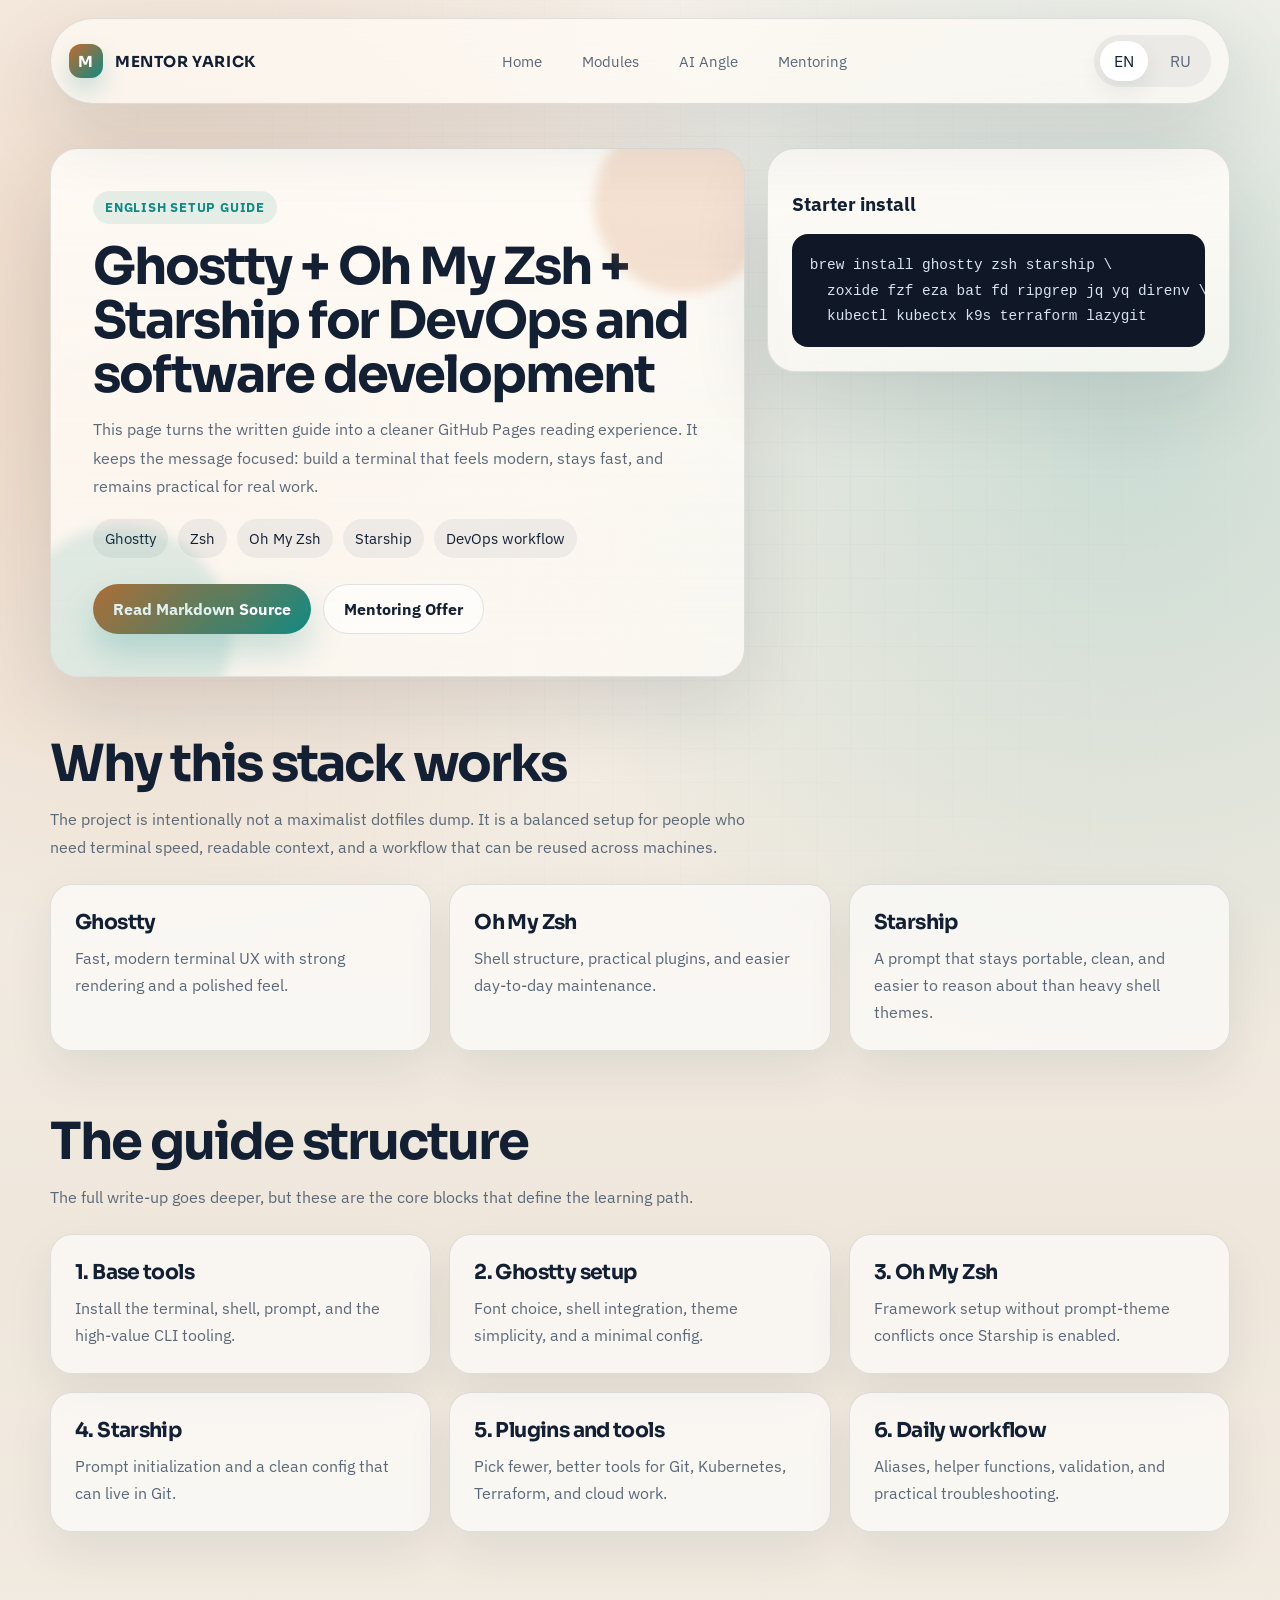
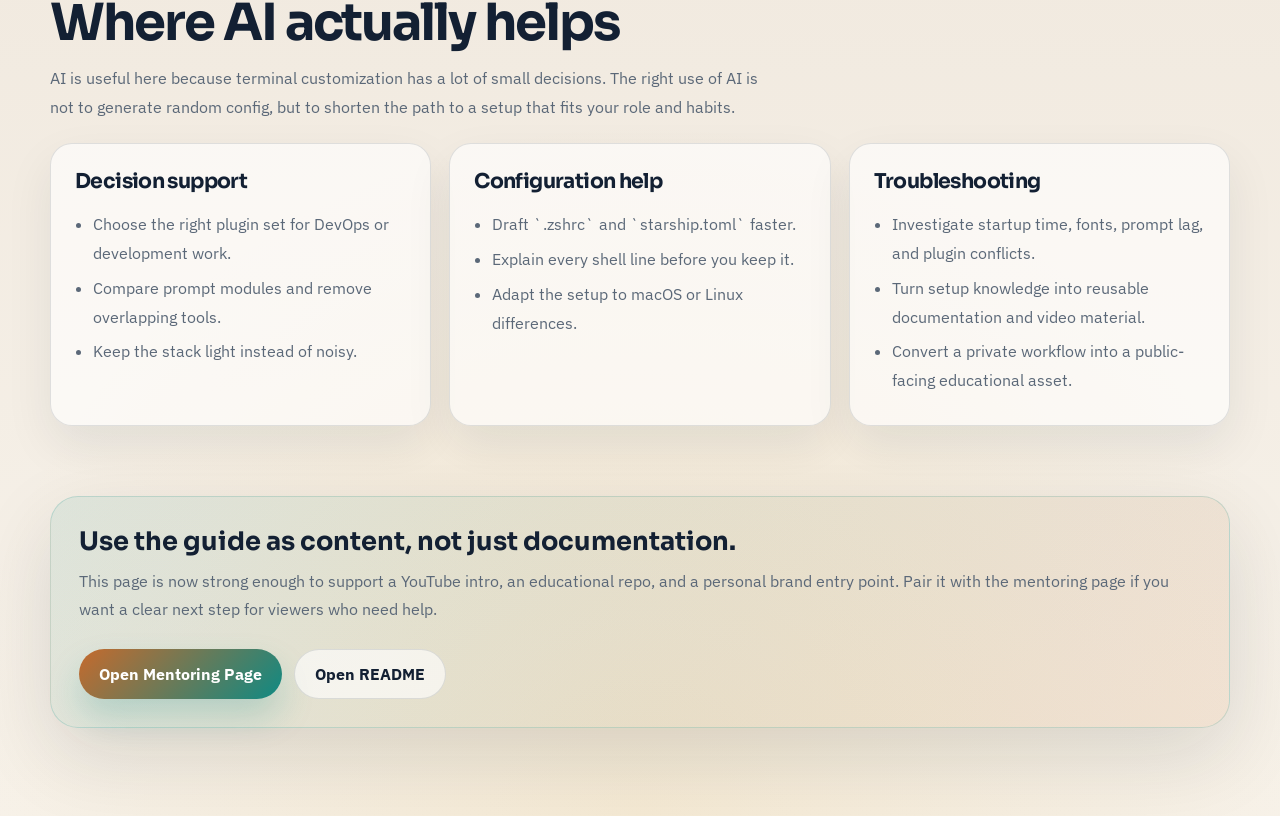
==== en/index.html @ e545276d "Onboard project" ====
<!doctype html>
<html lang="en" data-lang="en">
    <head>
        <meta charset="UTF-8" />
        <meta name="viewport" content="width=device-width, initial-scale=1.0" />
        <title>English Guide | Ghostty + Oh My Zsh + Starship</title>
        <meta
            name="description"
            content="English guide page for a modern DevOps terminal setup with Ghostty, Zsh, Oh My Zsh, Starship, and AI-assisted configuration."
        />
        <link rel="preconnect" href="https://fonts.googleapis.com" />
        <link rel="preconnect" href="https://fonts.gstatic.com" crossorigin />
        <link
            href="https://fonts.googleapis.com/css2?family=IBM+Plex+Mono:wght@400;500&family=IBM+Plex+Sans:wght@400;500;600;700&family=Sora:wght@600;700;800&display=swap"
            rel="stylesheet"
        />
        <link rel="stylesheet" href="../assets/site.css" />
        <script src="../assets/site.js" defer></script>
    </head>
    <body>
        <div class="site-shell page">
            <header class="site-header">
                <div class="site-header__inner">
                    <a class="brand" href="../">
                        <span class="brand__mark">M</span>
                        <span>Mentor Yarick</span>
                    </a>
                    <nav class="nav">
                        <a href="../">Home</a>
                        <a href="#modules">Modules</a>
                        <a href="#ai">AI Angle</a>
                        <a href="../mentring-offer/">Mentoring</a>
                    </nav>
                    <div class="lang-switch" aria-label="Language switch">
                        <a class="is-active" href="./" aria-current="page">EN</a>
                        <a href="../other/">RU</a>
                    </div>
                </div>
            </header>

            <main>
                <section class="page-hero">
                    <div class="page-hero__grid">
                        <article class="panel panel--hero reveal">
                            <span class="panel__glow panel__glow--orange"></span>
                            <span class="panel__glow panel__glow--teal"></span>
                            <span class="eyebrow">English setup guide</span>
                            <h1>
                                Ghostty + Oh My Zsh + Starship for DevOps and software development
                            </h1>
                            <p>
                                This page turns the written guide into a cleaner GitHub Pages
                                reading experience. It keeps the message focused: build a terminal
                                that feels modern, stays fast, and remains practical for real work.
                            </p>
                            <div class="pill-row">
                                <span class="pill">Ghostty</span>
                                <span class="pill">Zsh</span>
                                <span class="pill">Oh My Zsh</span>
                                <span class="pill">Starship</span>
                                <span class="pill">DevOps workflow</span>
                            </div>
                            <div class="button-row">
                                <a
                                    class="button button--primary"
                                    href="ghostty-ohmyzsh-starship-dev-setup.md"
                                    >Read Markdown Source</a
                                >
                                <a class="button button--secondary" href="../mentring-offer/"
                                    >Mentoring Offer</a
                                >
                            </div>
                        </article>

                        <aside class="code-panel panel reveal">
                            <h3>Starter install</h3>
                            <pre><code>brew install ghostty zsh starship \
  zoxide fzf eza bat fd ripgrep jq yq direnv \
  kubectl kubectx k9s terraform lazygit</code></pre>
                        </aside>
                    </div>
                </section>

                <section class="section">
                    <div class="section-heading reveal">
                        <h2>Why this stack works</h2>
                        <p>
                            The project is intentionally not a maximalist dotfiles dump. It is a
                            balanced setup for people who need terminal speed, readable context, and
                            a workflow that can be reused across machines.
                        </p>
                    </div>

                    <div class="feature-grid">
                        <article class="feature-card reveal">
                            <h3>Ghostty</h3>
                            <p>
                                Fast, modern terminal UX with strong rendering and a polished feel.
                            </p>
                        </article>
                        <article class="feature-card reveal">
                            <h3>Oh My Zsh</h3>
                            <p>
                                Shell structure, practical plugins, and easier day-to-day
                                maintenance.
                            </p>
                        </article>
                        <article class="feature-card reveal">
                            <h3>Starship</h3>
                            <p>
                                A prompt that stays portable, clean, and easier to reason about than
                                heavy shell themes.
                            </p>
                        </article>
                    </div>
                </section>

                <section class="section" id="modules">
                    <div class="section-heading reveal">
                        <h2>The guide structure</h2>
                        <p>
                            The full write-up goes deeper, but these are the core blocks that define
                            the learning path.
                        </p>
                    </div>

                    <div class="module-grid">
                        <article class="module-card reveal">
                            <h3>1. Base tools</h3>
                            <p>
                                Install the terminal, shell, prompt, and the high-value CLI tooling.
                            </p>
                        </article>
                        <article class="module-card reveal">
                            <h3>2. Ghostty setup</h3>
                            <p>
                                Font choice, shell integration, theme simplicity, and a minimal
                                config.
                            </p>
                        </article>
                        <article class="module-card reveal">
                            <h3>3. Oh My Zsh</h3>
                            <p>
                                Framework setup without prompt-theme conflicts once Starship is
                                enabled.
                            </p>
                        </article>
                        <article class="module-card reveal">
                            <h3>4. Starship</h3>
                            <p>Prompt initialization and a clean config that can live in Git.</p>
                        </article>
                        <article class="module-card reveal">
                            <h3>5. Plugins and tools</h3>
                            <p>
                                Pick fewer, better tools for Git, Kubernetes, Terraform, and cloud
                                work.
                            </p>
                        </article>
                        <article class="module-card reveal">
                            <h3>6. Daily workflow</h3>
                            <p>
                                Aliases, helper functions, validation, and practical
                                troubleshooting.
                            </p>
                        </article>
                    </div>
                </section>

                <section class="section" id="ai">
                    <div class="section-heading reveal">
                        <h2>Where AI actually helps</h2>
                        <p>
                            AI is useful here because terminal customization has a lot of small
                            decisions. The right use of AI is not to generate random config, but to
                            shorten the path to a setup that fits your role and habits.
                        </p>
                    </div>

                    <div class="detail-grid">
                        <article class="detail-card reveal">
                            <h3>Decision support</h3>
                            <ul class="detail-list">
                                <li>Choose the right plugin set for DevOps or development work.</li>
                                <li>Compare prompt modules and remove overlapping tools.</li>
                                <li>Keep the stack light instead of noisy.</li>
                            </ul>
                        </article>
                        <article class="detail-card reveal">
                            <h3>Configuration help</h3>
                            <ul class="detail-list">
                                <li>Draft `.zshrc` and `starship.toml` faster.</li>
                                <li>Explain every shell line before you keep it.</li>
                                <li>Adapt the setup to macOS or Linux differences.</li>
                            </ul>
                        </article>
                        <article class="detail-card reveal">
                            <h3>Troubleshooting</h3>
                            <ul class="detail-list">
                                <li>
                                    Investigate startup time, fonts, prompt lag, and plugin
                                    conflicts.
                                </li>
                                <li>
                                    Turn setup knowledge into reusable documentation and video
                                    material.
                                </li>
                                <li>
                                    Convert a private workflow into a public-facing educational
                                    asset.
                                </li>
                            </ul>
                        </article>
                    </div>
                </section>

                <section class="section">
                    <div class="cta-band reveal">
                        <h3>Use the guide as content, not just documentation.</h3>
                        <p>
                            This page is now strong enough to support a YouTube intro, an
                            educational repo, and a personal brand entry point. Pair it with the
                            mentoring page if you want a clear next step for viewers who need help.
                        </p>
                        <div class="button-row">
                            <a class="button button--primary" href="../mentring-offer/"
                                >Open Mentoring Page</a
                            >
                            <a class="button button--secondary" href="../README.md">Open README</a>
                        </div>
                    </div>
                </section>
            </main>
        </div>
    </body>
</html>
---- assets/site.css ----
:root {
    --bg: #f4efe7;
    --bg-alt: #efe7dc;
    --panel: rgba(255, 252, 247, 0.74);
    --panel-strong: rgba(255, 252, 247, 0.92);
    --ink: #132033;
    --muted: #5b6878;
    --line: rgba(19, 32, 51, 0.12);
    --accent: #c56a2d;
    --accent-2: #0f8a83;
    --accent-3: #e0a72e;
    --shadow: 0 28px 80px rgba(19, 32, 51, 0.12);
    --radius-xl: 28px;
    --radius-lg: 22px;
    --radius-md: 16px;
    --max-width: 1180px;
    --font-heading: "Sora", "Segoe UI", sans-serif;
    --font-body: "IBM Plex Sans", "Segoe UI", sans-serif;
    --font-mono: "IBM Plex Mono", "SFMono-Regular", monospace;
}

* {
    box-sizing: border-box;
}

html {
    scroll-behavior: smooth;
}

body {
    margin: 0;
    font-family: var(--font-body);
    color: var(--ink);
    background:
        radial-gradient(circle at 12% 14%, rgba(197, 106, 45, 0.2), transparent 26%),
        radial-gradient(circle at 88% 18%, rgba(15, 138, 131, 0.18), transparent 28%),
        radial-gradient(circle at 50% 100%, rgba(224, 167, 46, 0.12), transparent 28%),
        linear-gradient(180deg, #f8f3ec 0%, #efe7dc 52%, #f7f2ea 100%);
    min-height: 100vh;
}

body::before {
    content: "";
    position: fixed;
    inset: 0;
    pointer-events: none;
    background-image:
        linear-gradient(rgba(19, 32, 51, 0.03) 1px, transparent 1px),
        linear-gradient(90deg, rgba(19, 32, 51, 0.03) 1px, transparent 1px);
    background-size: 34px 34px;
    mask-image: radial-gradient(circle at center, black 32%, transparent 88%);
    opacity: 0.5;
}

a {
    color: inherit;
    text-decoration: none;
}

img {
    max-width: 100%;
}

.site-shell {
    width: min(calc(100% - 32px), var(--max-width));
    margin: 0 auto;
    position: relative;
    z-index: 1;
}

.site-header {
    position: sticky;
    top: 18px;
    z-index: 20;
    margin-top: 18px;
}

.site-header__inner {
    display: flex;
    align-items: center;
    justify-content: space-between;
    gap: 18px;
    padding: 16px 18px;
    border: 1px solid var(--line);
    background: rgba(255, 251, 245, 0.72);
    backdrop-filter: blur(18px);
    border-radius: 999px;
    box-shadow: var(--shadow);
}

.brand {
    display: inline-flex;
    align-items: center;
    gap: 12px;
    font-family: var(--font-heading);
    font-size: 0.95rem;
    font-weight: 700;
    letter-spacing: 0.04em;
    text-transform: uppercase;
}

.brand__mark {
    width: 34px;
    height: 34px;
    display: grid;
    place-items: center;
    border-radius: 12px;
    color: #fff;
    background: linear-gradient(135deg, var(--accent) 0%, var(--accent-2) 100%);
    box-shadow: 0 12px 24px rgba(15, 138, 131, 0.22);
}

.nav {
    display: flex;
    flex-wrap: wrap;
    gap: 12px;
    justify-content: center;
}

.nav a {
    padding: 10px 14px;
    border-radius: 999px;
    color: var(--muted);
    font-size: 0.94rem;
}

.nav a:hover,
.nav a:focus-visible {
    color: var(--ink);
    background: rgba(19, 32, 51, 0.06);
}

.lang-switch {
    display: inline-flex;
    align-items: center;
    gap: 8px;
    padding: 6px;
    background: rgba(19, 32, 51, 0.06);
    border-radius: 999px;
}

.lang-switch button,
.lang-switch a {
    border: 0;
    border-radius: 999px;
    background: transparent;
    color: var(--muted);
    font: inherit;
    padding: 10px 14px;
    cursor: pointer;
}

.lang-switch button.is-active,
.lang-switch a.is-active {
    background: #fff;
    color: var(--ink);
    box-shadow: 0 10px 24px rgba(19, 32, 51, 0.08);
}

[data-lang="en"] .lang-ru,
[data-lang="ru"] .lang-en {
    display: none;
}

.page {
    padding-bottom: 64px;
}

.hero {
    display: grid;
    grid-template-columns: minmax(0, 1.18fr) minmax(320px, 0.82fr);
    gap: 28px;
    align-items: stretch;
    padding: 34px 0 22px;
}

.panel {
    position: relative;
    overflow: hidden;
    border: 1px solid var(--line);
    border-radius: var(--radius-xl);
    background: linear-gradient(180deg, var(--panel-strong), var(--panel));
    box-shadow: var(--shadow);
}

.panel--hero {
    padding: 42px;
}

.panel__glow {
    position: absolute;
    border-radius: 999px;
    filter: blur(6px);
    pointer-events: none;
}

.panel__glow--orange {
    width: 180px;
    height: 180px;
    right: -30px;
    top: -36px;
    background: rgba(197, 106, 45, 0.18);
}

.panel__glow--teal {
    width: 220px;
    height: 220px;
    left: -40px;
    bottom: -70px;
    background: rgba(15, 138, 131, 0.12);
}

.eyebrow {
    display: inline-flex;
    align-items: center;
    gap: 8px;
    padding: 8px 12px;
    border-radius: 999px;
    color: var(--accent-2);
    background: rgba(15, 138, 131, 0.1);
    font-size: 0.82rem;
    font-weight: 700;
    letter-spacing: 0.06em;
    text-transform: uppercase;
}

.hero h1,
.section-heading h2,
.page-hero h1 {
    margin: 16px 0 14px;
    font-family: var(--font-heading);
    font-weight: 700;
    line-height: 1.05;
    letter-spacing: -0.04em;
}

.hero h1 {
    font-size: clamp(2.8rem, 5vw, 5rem);
    max-width: 12ch;
}

.lead {
    margin: 0;
    font-size: 1.12rem;
    line-height: 1.7;
    color: var(--muted);
    max-width: 60ch;
}

.hero-actions,
.button-row {
    display: flex;
    flex-wrap: wrap;
    gap: 12px;
    margin-top: 26px;
}

.button {
    display: inline-flex;
    align-items: center;
    justify-content: center;
    gap: 10px;
    padding: 14px 20px;
    border-radius: 999px;
    font-weight: 700;
    transition:
        transform 160ms ease,
        box-shadow 160ms ease,
        background 160ms ease;
}

.button:hover,
.button:focus-visible {
    transform: translateY(-2px);
}

.button--primary {
    color: #fff;
    background: linear-gradient(135deg, var(--accent) 0%, var(--accent-2) 100%);
    box-shadow: 0 18px 34px rgba(15, 138, 131, 0.22);
}

.button--secondary {
    color: var(--ink);
    border: 1px solid var(--line);
    background: rgba(255, 255, 255, 0.62);
}

.button--ghost {
    color: var(--muted);
    background: rgba(19, 32, 51, 0.06);
}

.metrics {
    display: grid;
    grid-template-columns: repeat(3, minmax(0, 1fr));
    gap: 14px;
    margin-top: 28px;
}

.metric {
    padding: 16px 18px;
    border-radius: var(--radius-md);
    border: 1px solid var(--line);
    background: rgba(255, 255, 255, 0.56);
}

.metric strong {
    display: block;
    font-family: var(--font-heading);
    font-size: 1.4rem;
    margin-bottom: 6px;
}

.metric span {
    color: var(--muted);
    font-size: 0.95rem;
}

.terminal-card {
    padding: 22px;
    display: grid;
    gap: 18px;
}

.terminal-window {
    border: 1px solid rgba(19, 32, 51, 0.14);
    border-radius: 24px;
    overflow: hidden;
    background: #0d1725;
    color: #d9e4f2;
    box-shadow: 0 32px 48px rgba(12, 18, 30, 0.24);
}

.terminal-window__bar {
    display: flex;
    align-items: center;
    gap: 8px;
    padding: 14px 16px;
    background: rgba(255, 255, 255, 0.06);
}

.terminal-window__dot {
    width: 10px;
    height: 10px;
    border-radius: 999px;
}

.terminal-window__dot--red {
    background: #ff6b6b;
}

.terminal-window__dot--yellow {
    background: #f7b955;
}

.terminal-window__dot--green {
    background: #39d98a;
}

.terminal-window__body {
    padding: 18px 18px 22px;
    font-family: var(--font-mono);
    font-size: 0.93rem;
    line-height: 1.8;
}

.terminal-line {
    color: #9cc9ff;
}

.terminal-line--muted {
    color: #7d8ea3;
}

.terminal-line--accent {
    color: #72e1da;
}

.quote-card {
    padding: 20px 22px;
    border-radius: var(--radius-lg);
    border: 1px solid var(--line);
    background: rgba(255, 255, 255, 0.6);
}

.quote-card blockquote {
    margin: 0;
    font-size: 1.04rem;
    line-height: 1.7;
    color: var(--ink);
}

.quote-card cite {
    display: block;
    margin-top: 12px;
    color: var(--muted);
    font-style: normal;
}

.section {
    padding: 24px 0;
}

.section-heading {
    max-width: 720px;
    margin-bottom: 22px;
}

.section-heading h2,
.page-hero h1 {
    font-size: clamp(2.1rem, 4vw, 3.6rem);
}

.section-heading p,
.page-hero p {
    margin: 0;
    color: var(--muted);
    font-size: 1.02rem;
    line-height: 1.75;
}

.card-grid {
    display: grid;
    grid-template-columns: repeat(12, minmax(0, 1fr));
    gap: 18px;
}

.card,
.feature-card,
.module-card,
.price-card {
    padding: 24px;
    border: 1px solid var(--line);
    border-radius: var(--radius-lg);
    background: rgba(255, 255, 255, 0.62);
    box-shadow: 0 20px 48px rgba(19, 32, 51, 0.08);
}

.card--4 {
    grid-column: span 4;
}

.card--6 {
    grid-column: span 6;
}

.card--8 {
    grid-column: span 8;
}

.card--12 {
    grid-column: span 12;
}

.card h3,
.feature-card h3,
.module-card h3,
.price-card h3,
.detail-card h3 {
    margin: 0 0 10px;
    font-family: var(--font-heading);
    font-size: 1.28rem;
    letter-spacing: -0.03em;
}

.card p,
.feature-card p,
.module-card p,
.price-card p,
.detail-card p {
    margin: 0;
    color: var(--muted);
    line-height: 1.7;
}

.pill-row {
    display: flex;
    flex-wrap: wrap;
    gap: 10px;
    margin-top: 18px;
}

.pill {
    display: inline-flex;
    align-items: center;
    gap: 8px;
    padding: 10px 12px;
    border-radius: 999px;
    color: var(--ink);
    background: rgba(19, 32, 51, 0.06);
    font-size: 0.92rem;
}

.steps {
    display: grid;
    grid-template-columns: repeat(4, minmax(0, 1fr));
    gap: 18px;
}

.step {
    position: relative;
    padding: 24px 22px 22px;
    border-radius: var(--radius-lg);
    border: 1px solid var(--line);
    background: rgba(255, 255, 255, 0.64);
}

.step__number {
    display: inline-grid;
    place-items: center;
    width: 36px;
    height: 36px;
    margin-bottom: 14px;
    border-radius: 12px;
    font-family: var(--font-heading);
    font-weight: 700;
    background: rgba(197, 106, 45, 0.16);
    color: var(--accent);
}

.step p {
    margin: 0;
    color: var(--muted);
    line-height: 1.7;
}

.detail-list,
.module-list {
    margin: 16px 0 0;
    padding-left: 18px;
    color: var(--muted);
    line-height: 1.8;
}

.detail-list li,
.module-list li {
    margin-bottom: 6px;
}

.page-hero {
    padding: 44px 0 20px;
}

.page-hero__grid {
    display: grid;
    grid-template-columns: minmax(0, 1.2fr) minmax(280px, 0.8fr);
    gap: 22px;
    align-items: start;
}

.code-panel {
    padding: 24px;
}

.code-panel pre {
    margin: 0;
    padding: 18px;
    border-radius: var(--radius-md);
    overflow-x: auto;
    background: #101827;
    color: #d8e3f1;
    font-family: var(--font-mono);
    font-size: 0.9rem;
    line-height: 1.7;
}

.feature-grid,
.module-grid,
.pricing-grid,
.detail-grid {
    display: grid;
    grid-template-columns: repeat(12, minmax(0, 1fr));
    gap: 18px;
}

.feature-card,
.module-card,
.price-card,
.detail-card {
    grid-column: span 4;
}

.detail-card {
    padding: 24px;
    border: 1px solid var(--line);
    border-radius: var(--radius-lg);
    background: rgba(255, 255, 255, 0.62);
    box-shadow: 0 20px 48px rgba(19, 32, 51, 0.08);
}

.price {
    margin: 10px 0 12px;
    font-family: var(--font-heading);
    font-size: 2rem;
    letter-spacing: -0.04em;
}

.price small {
    font-size: 0.92rem;
    letter-spacing: 0;
    color: var(--muted);
}

.cta-band {
    margin-top: 22px;
    padding: 28px;
    border-radius: var(--radius-xl);
    border: 1px solid rgba(15, 138, 131, 0.18);
    background: linear-gradient(135deg, rgba(15, 138, 131, 0.1), rgba(197, 106, 45, 0.1));
    box-shadow: var(--shadow);
}

.cta-band h3 {
    margin: 0 0 10px;
    font-family: var(--font-heading);
    font-size: 1.6rem;
}

.cta-band p {
    margin: 0;
    color: var(--muted);
    line-height: 1.75;
}

.site-footer {
    padding: 24px 0 12px;
    color: var(--muted);
    font-size: 0.95rem;
}

.site-footer__inner {
    display: flex;
    justify-content: space-between;
    gap: 16px;
    padding: 18px 0 8px;
    border-top: 1px solid var(--line);
}

.reveal {
    opacity: 0;
    transform: translateY(18px);
    transition:
        opacity 520ms ease,
        transform 520ms ease;
}

.reveal.is-visible {
    opacity: 1;
    transform: translateY(0);
}

.muted {
    color: var(--muted);
}

@media (max-width: 1024px) {
    .hero,
    .page-hero__grid,
    .steps {
        grid-template-columns: 1fr;
    }

    .card--4,
    .card--6,
    .card--8,
    .feature-card,
    .module-card,
    .price-card,
    .detail-card {
        grid-column: span 12;
    }

    .metrics {
        grid-template-columns: 1fr;
    }
}

@media (max-width: 820px) {
    .site-header__inner {
        border-radius: 28px;
        padding: 14px;
        flex-direction: column;
        align-items: stretch;
    }

    .brand,
    .nav,
    .lang-switch {
        justify-content: center;
    }

    .panel--hero,
    .cta-band,
    .card,
    .feature-card,
    .module-card,
    .price-card,
    .detail-card,
    .code-panel {
        padding: 22px;
    }
}

@media (max-width: 640px) {
    .site-shell {
        width: min(calc(100% - 20px), var(--max-width));
    }

    .hero h1,
    .section-heading h2,
    .page-hero h1 {
        letter-spacing: -0.05em;
    }

    .nav {
        gap: 6px;
    }

    .nav a,
    .lang-switch button,
    .lang-switch a {
        padding: 9px 12px;
    }
}
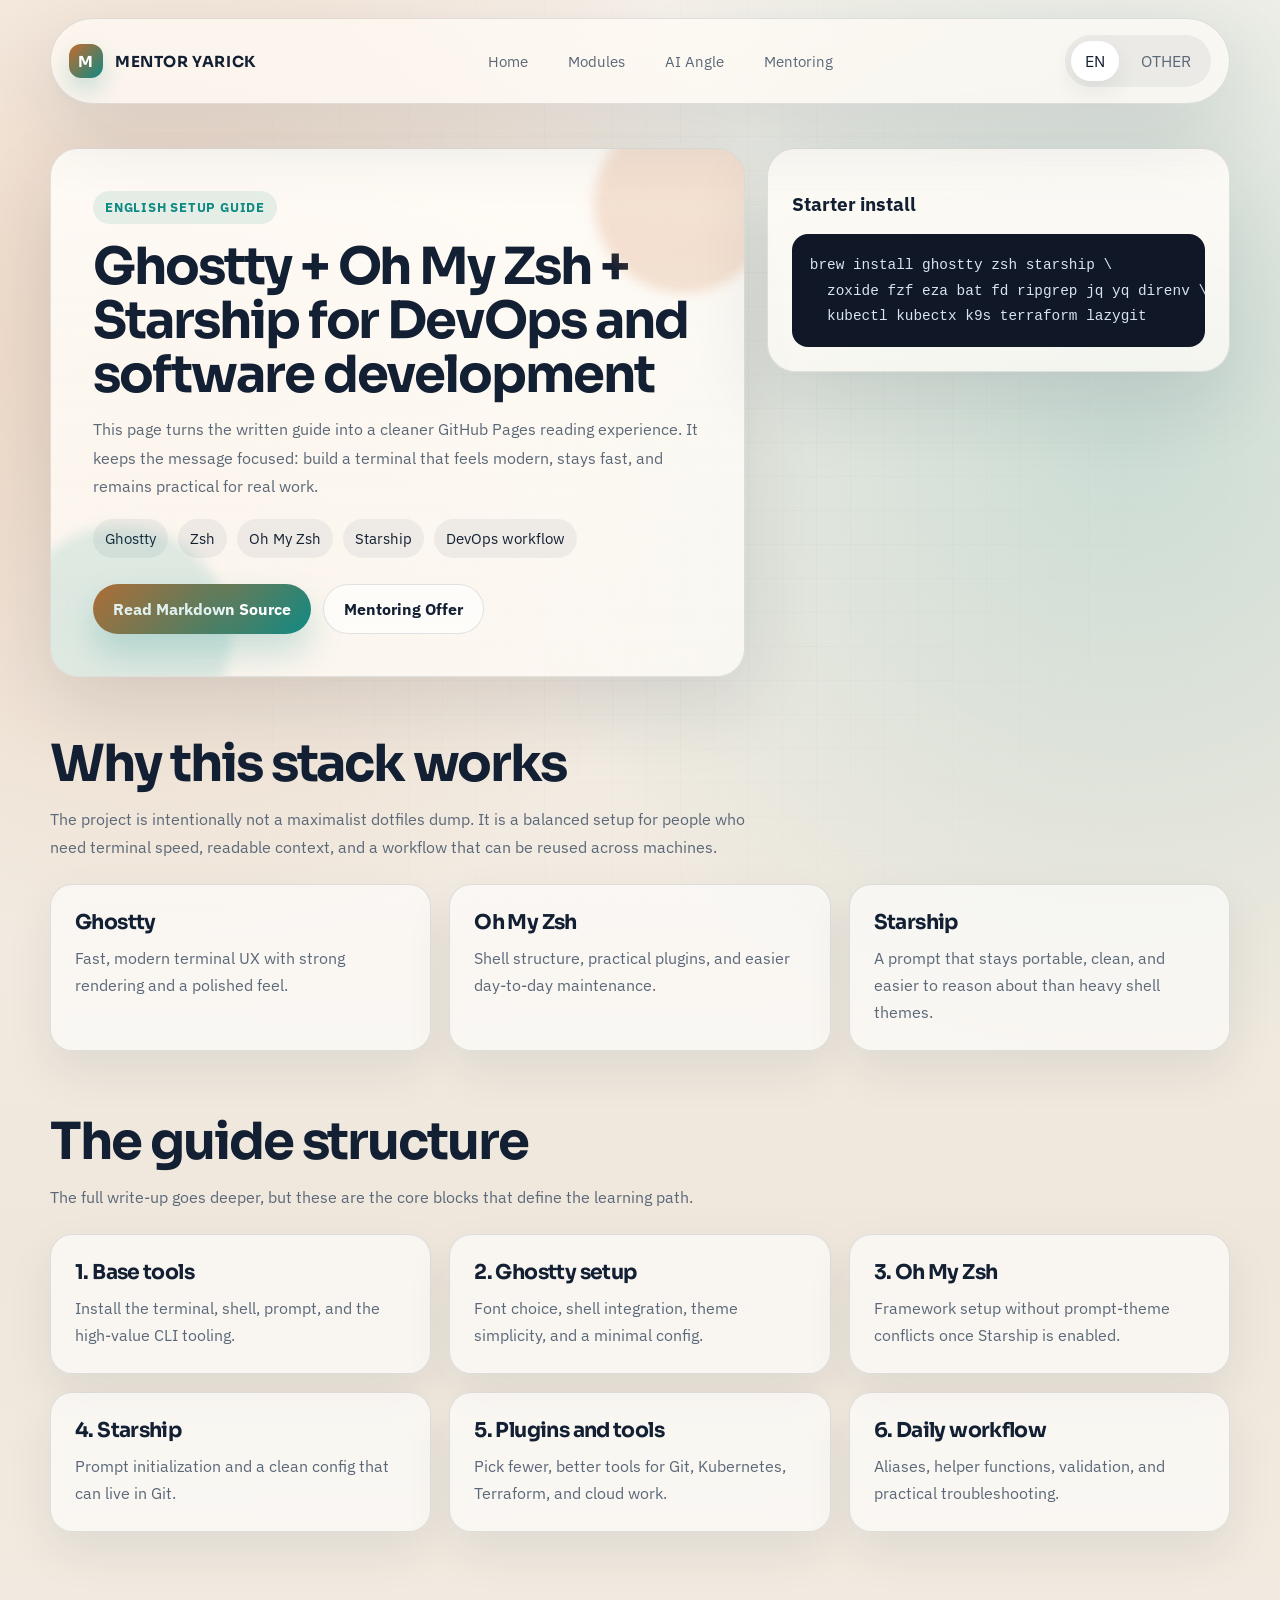
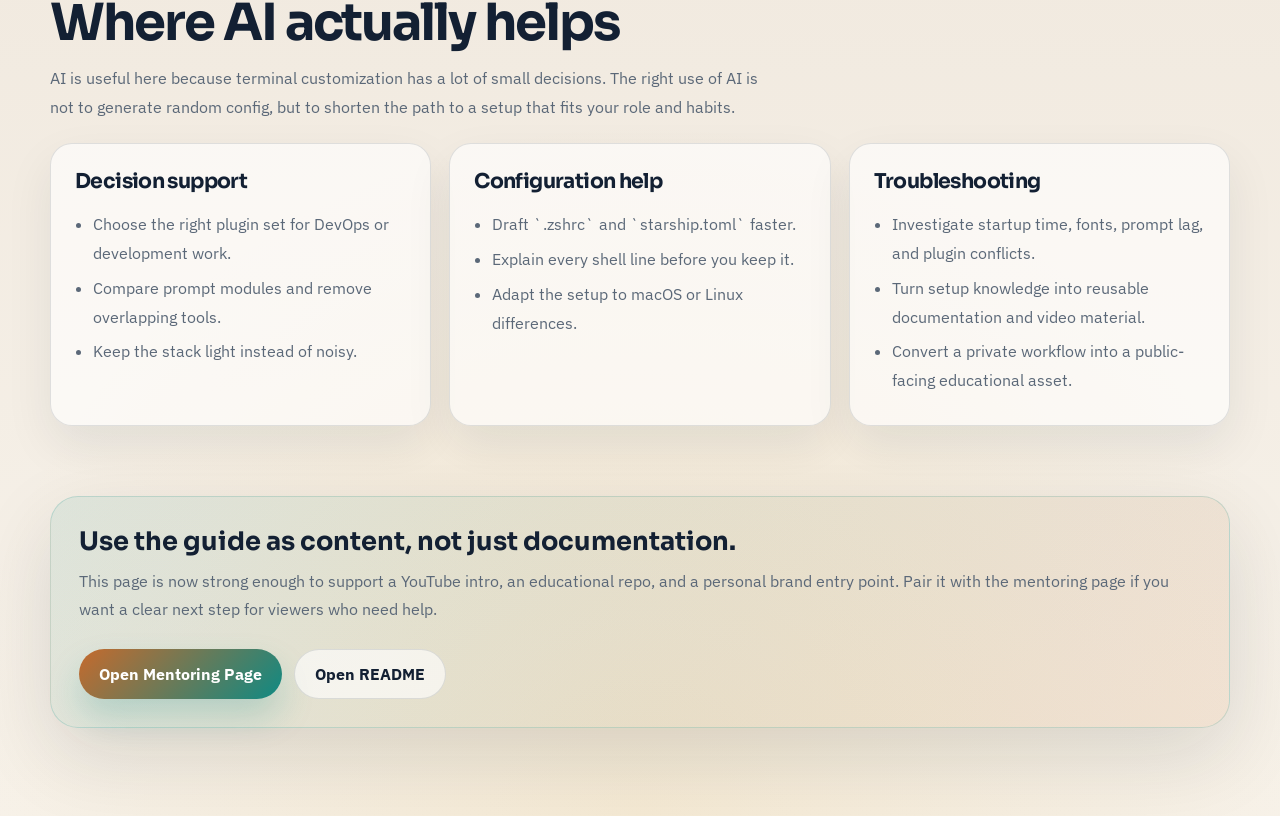
==== commit 96ea1b32: "Language modifications" ====
--- a/en/index.html
+++ b/en/index.html
@@ -33,7 +33,7 @@
                     </nav>
                     <div class="lang-switch" aria-label="Language switch">
                         <a class="is-active" href="./" aria-current="page">EN</a>
-                        <a href="../other/">RU</a>
+                        <a href="../other/">OTHER</a>
                     </div>
                 </div>
             </header>
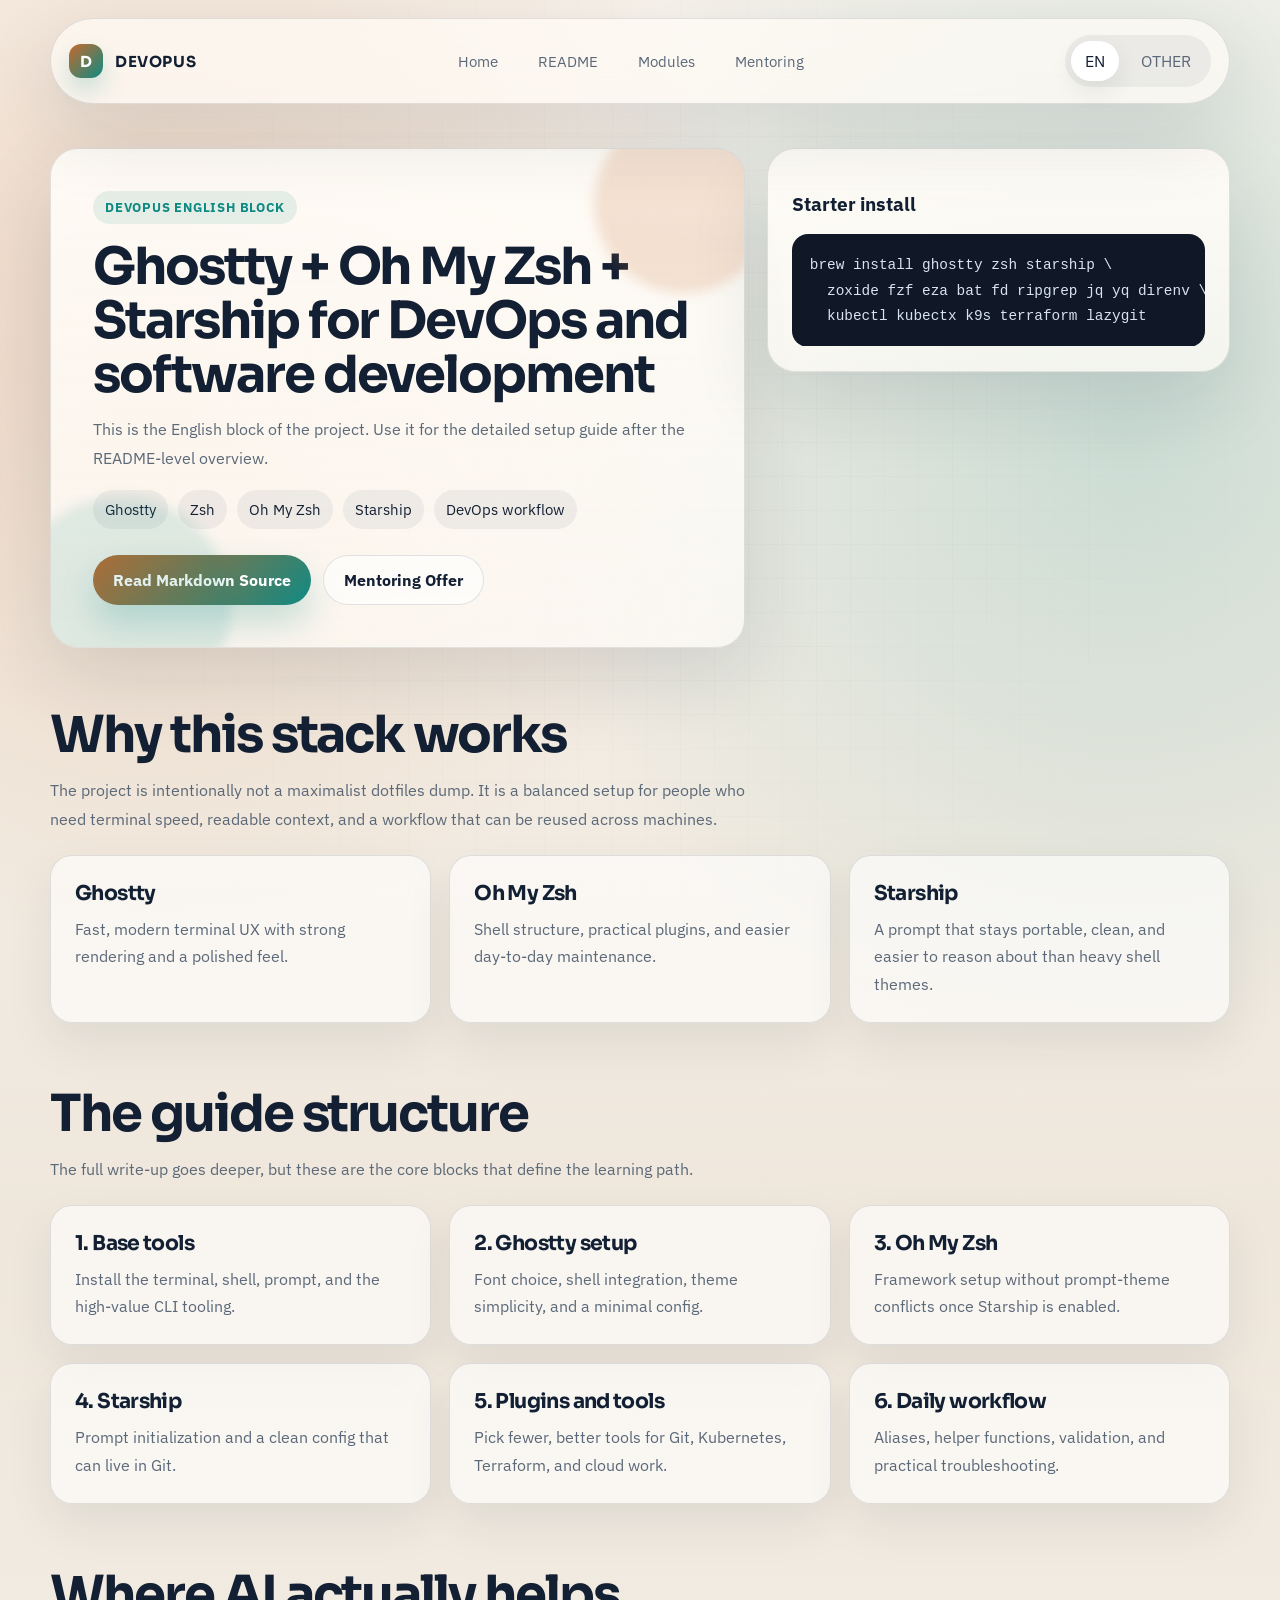
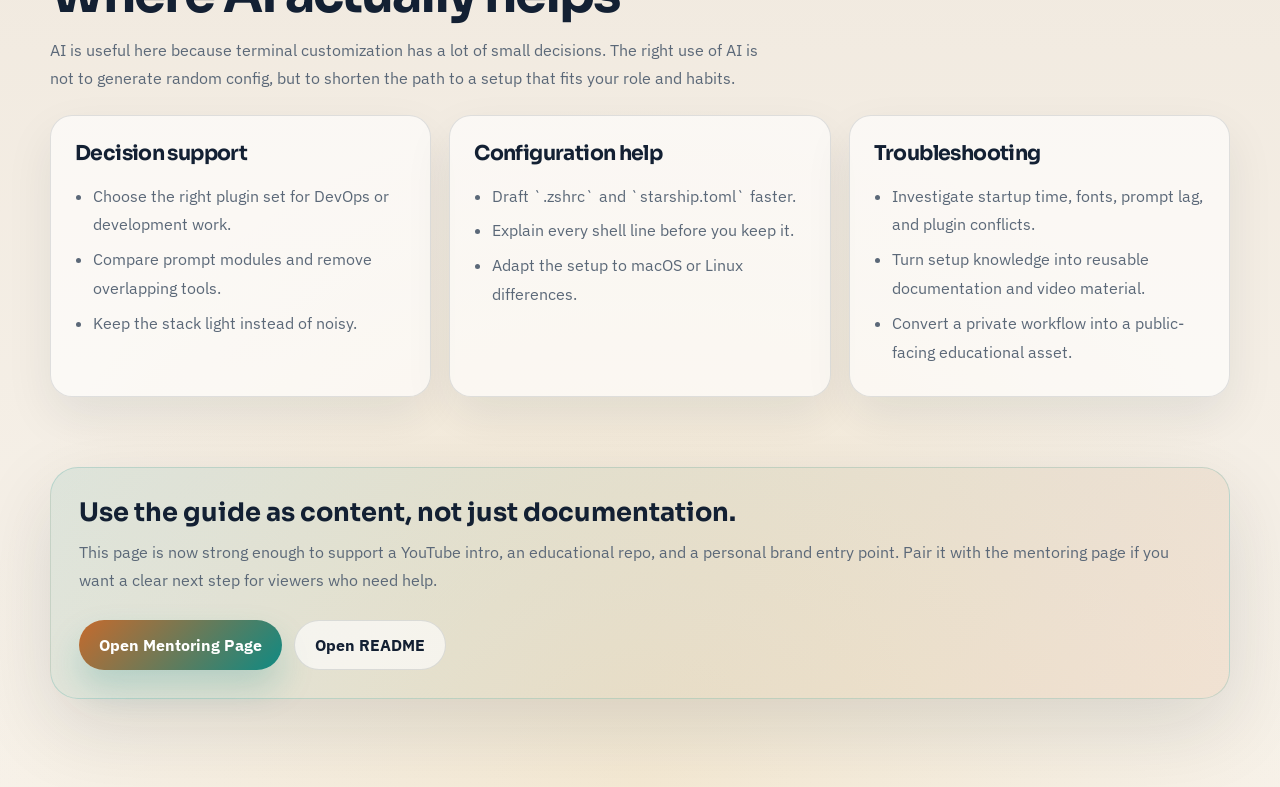
==== commit 08f735d1: "Update site details" ====
--- a/en/index.html
+++ b/en/index.html
@@ -3,10 +3,10 @@
     <head>
         <meta charset="UTF-8" />
         <meta name="viewport" content="width=device-width, initial-scale=1.0" />
-        <title>English Guide | Ghostty + Oh My Zsh + Starship</title>
+        <title>DevOpus | English Guide</title>
         <meta
             name="description"
-            content="English guide page for a modern DevOps terminal setup with Ghostty, Zsh, Oh My Zsh, Starship, and AI-assisted configuration."
+            content="DevOpus English guide for the Ghostty, Oh My Zsh, and Starship terminal setup."
         />
         <link rel="preconnect" href="https://fonts.googleapis.com" />
         <link rel="preconnect" href="https://fonts.gstatic.com" crossorigin />
@@ -22,14 +22,14 @@
             <header class="site-header">
                 <div class="site-header__inner">
                     <a class="brand" href="../">
-                        <span class="brand__mark">M</span>
-                        <span>Mentor Yarick</span>
+                        <span class="brand__mark">D</span>
+                        <span>DevOpus</span>
                     </a>
                     <nav class="nav">
                         <a href="../">Home</a>
+                        <a href="../README.md">README</a>
                         <a href="#modules">Modules</a>
-                        <a href="#ai">AI Angle</a>
-                        <a href="../mentring-offer/">Mentoring</a>
+                        <a href="../mentoring-offer/">Mentoring</a>
                     </nav>
                     <div class="lang-switch" aria-label="Language switch">
                         <a class="is-active" href="./" aria-current="page">EN</a>
@@ -44,14 +44,13 @@
                         <article class="panel panel--hero reveal">
                             <span class="panel__glow panel__glow--orange"></span>
                             <span class="panel__glow panel__glow--teal"></span>
-                            <span class="eyebrow">English setup guide</span>
+                            <span class="eyebrow">DevOpus English block</span>
                             <h1>
                                 Ghostty + Oh My Zsh + Starship for DevOps and software development
                             </h1>
                             <p>
-                                This page turns the written guide into a cleaner GitHub Pages
-                                reading experience. It keeps the message focused: build a terminal
-                                that feels modern, stays fast, and remains practical for real work.
+                                This is the English block of the project. Use it for the detailed
+                                setup guide after the README-level overview.
                             </p>
                             <div class="pill-row">
                                 <span class="pill">Ghostty</span>
@@ -66,7 +65,7 @@
                                     href="ghostty-ohmyzsh-starship-dev-setup.md"
                                     >Read Markdown Source</a
                                 >
-                                <a class="button button--secondary" href="../mentring-offer/"
+                                <a class="button button--secondary" href="../mentoring-offer/"
                                     >Mentoring Offer</a
                                 >
                             </div>
@@ -222,7 +221,7 @@
                             mentoring page if you want a clear next step for viewers who need help.
                         </p>
                         <div class="button-row">
-                            <a class="button button--primary" href="../mentring-offer/"
+                            <a class="button button--primary" href="../mentoring-offer/"
                                 >Open Mentoring Page</a
                             >
                             <a class="button button--secondary" href="../README.md">Open README</a>
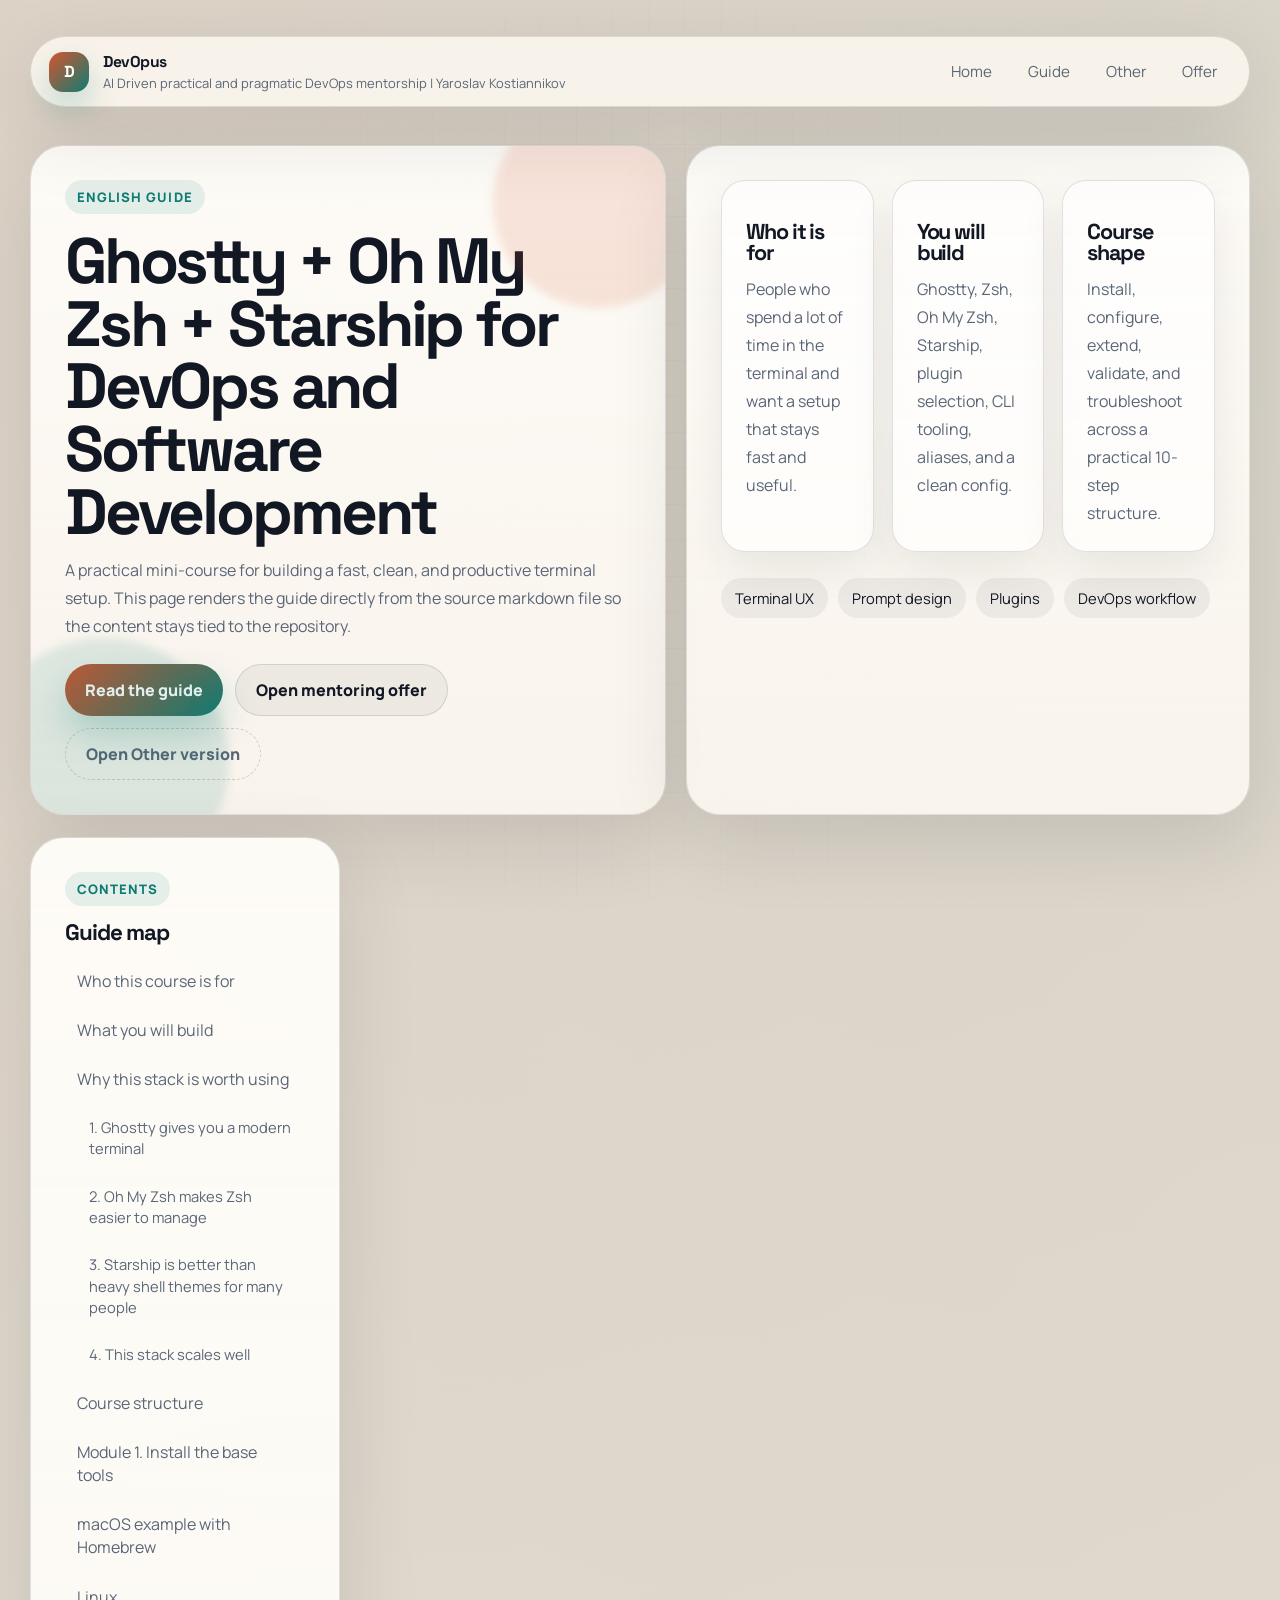
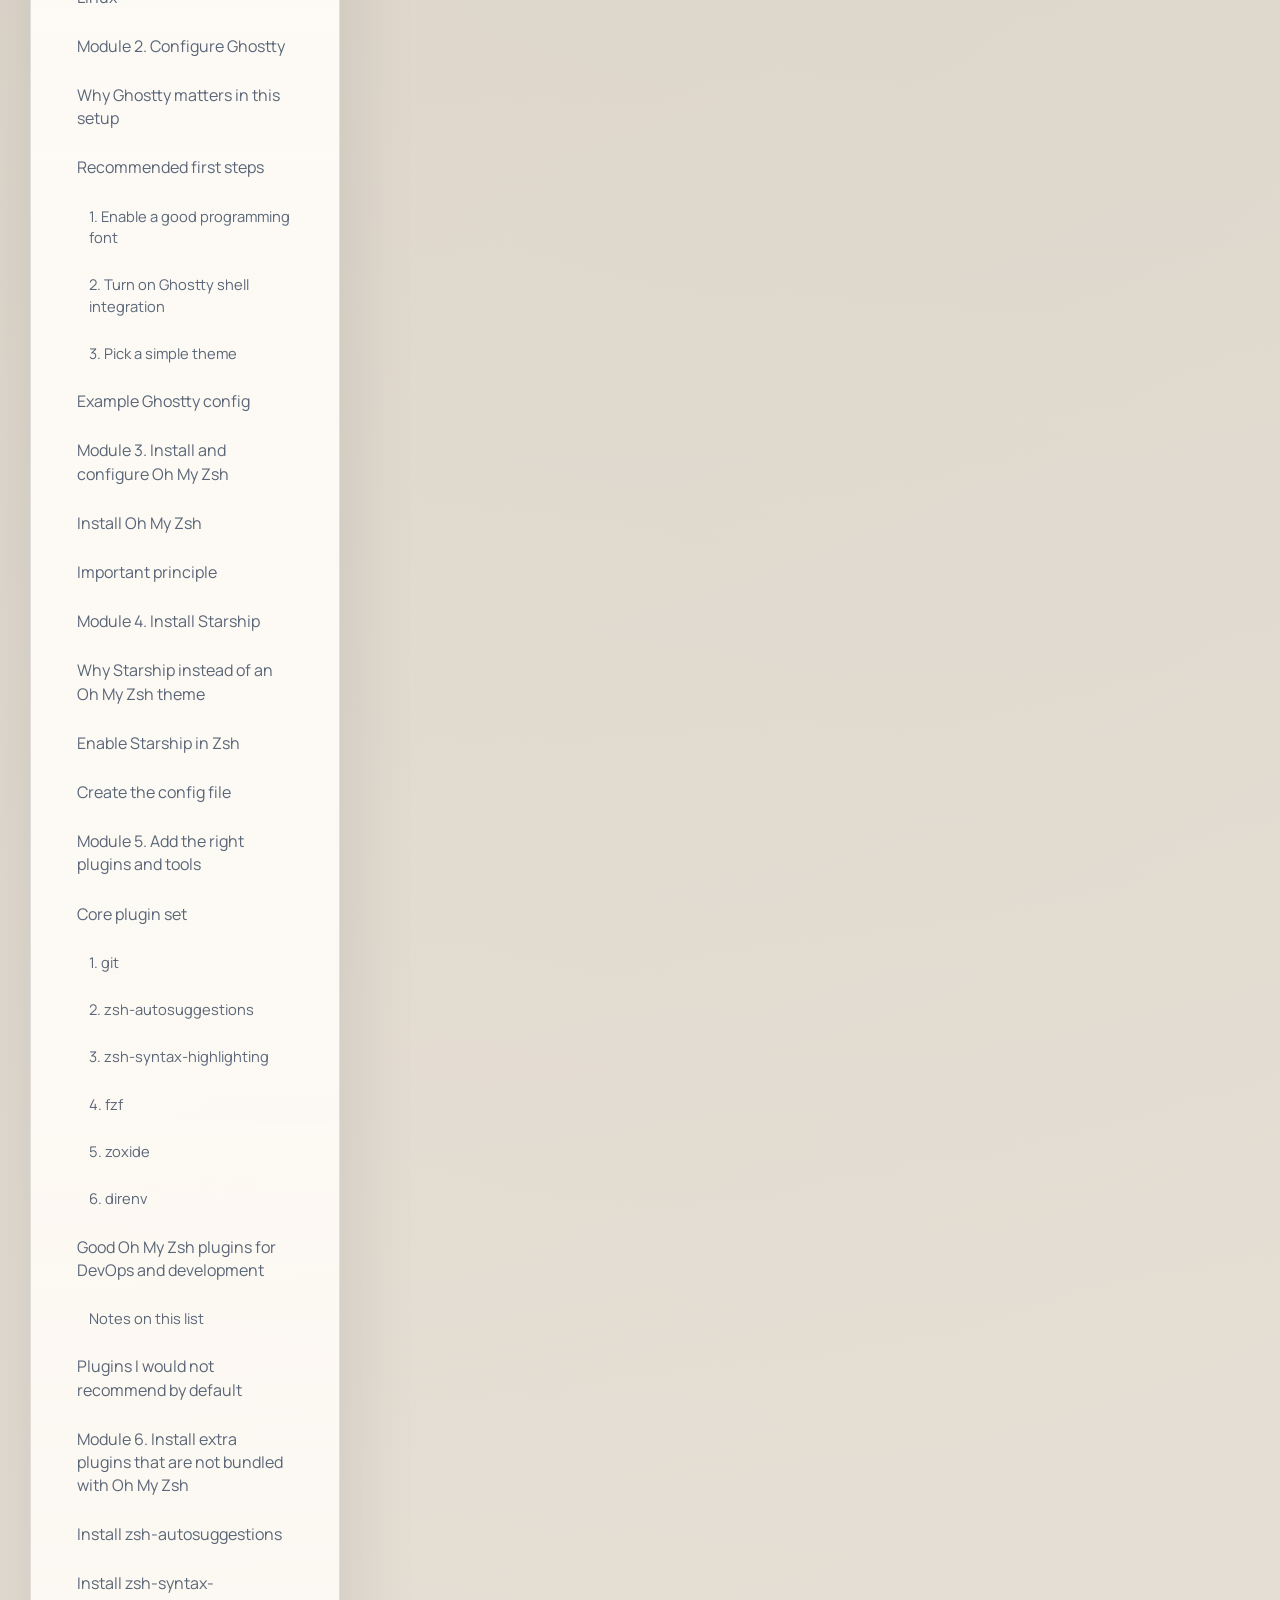
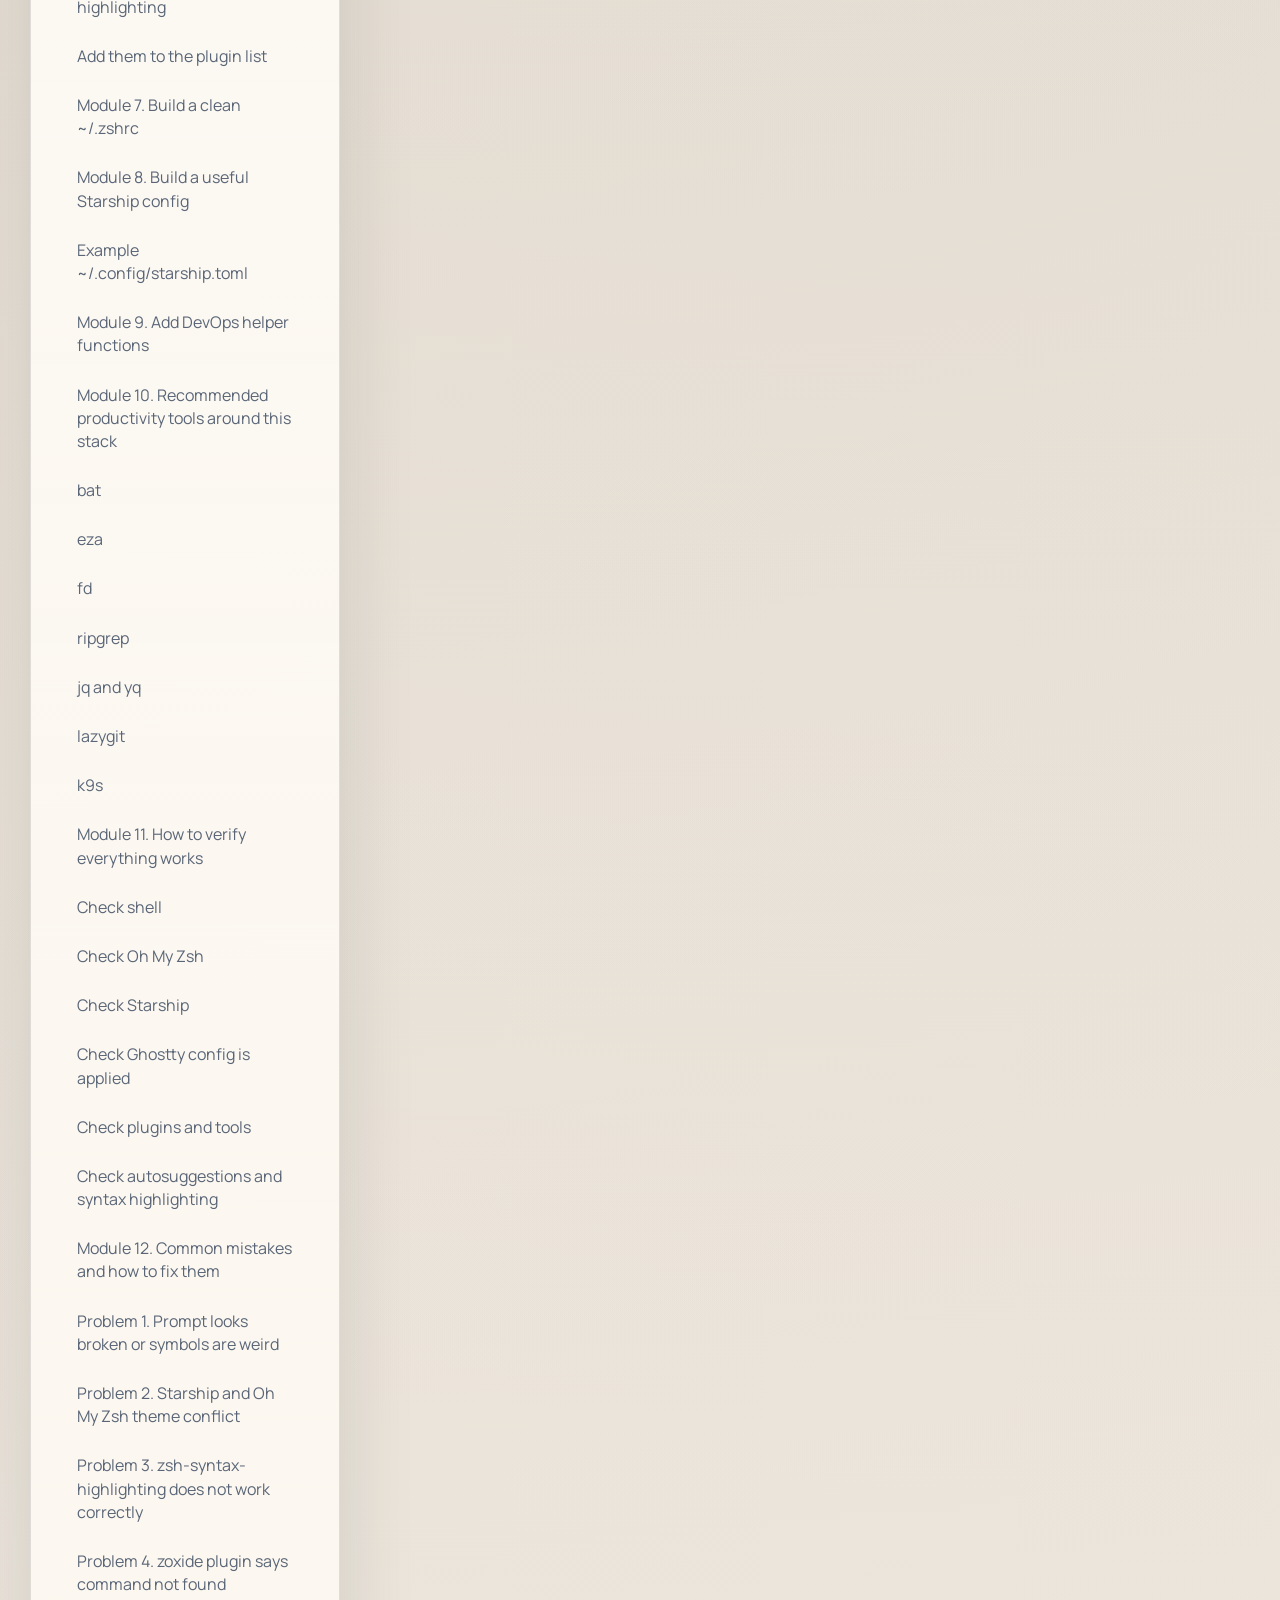
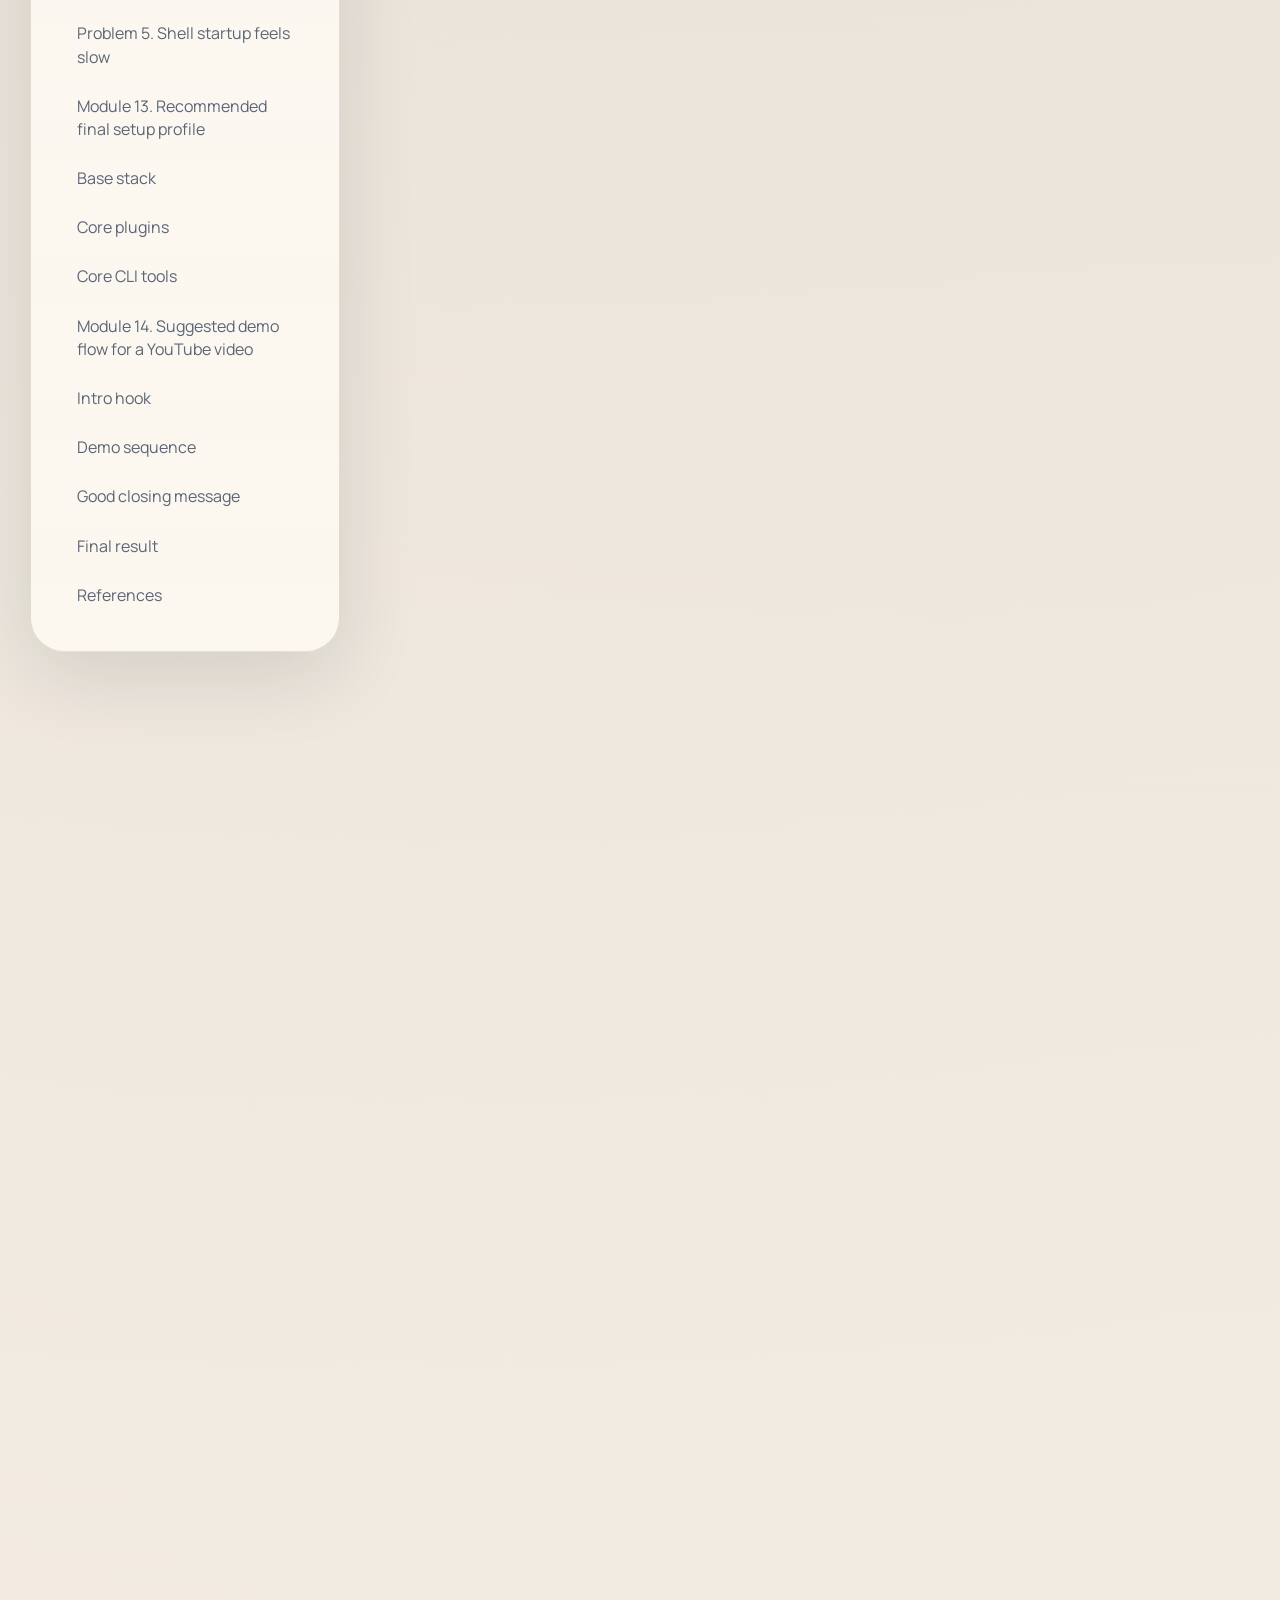
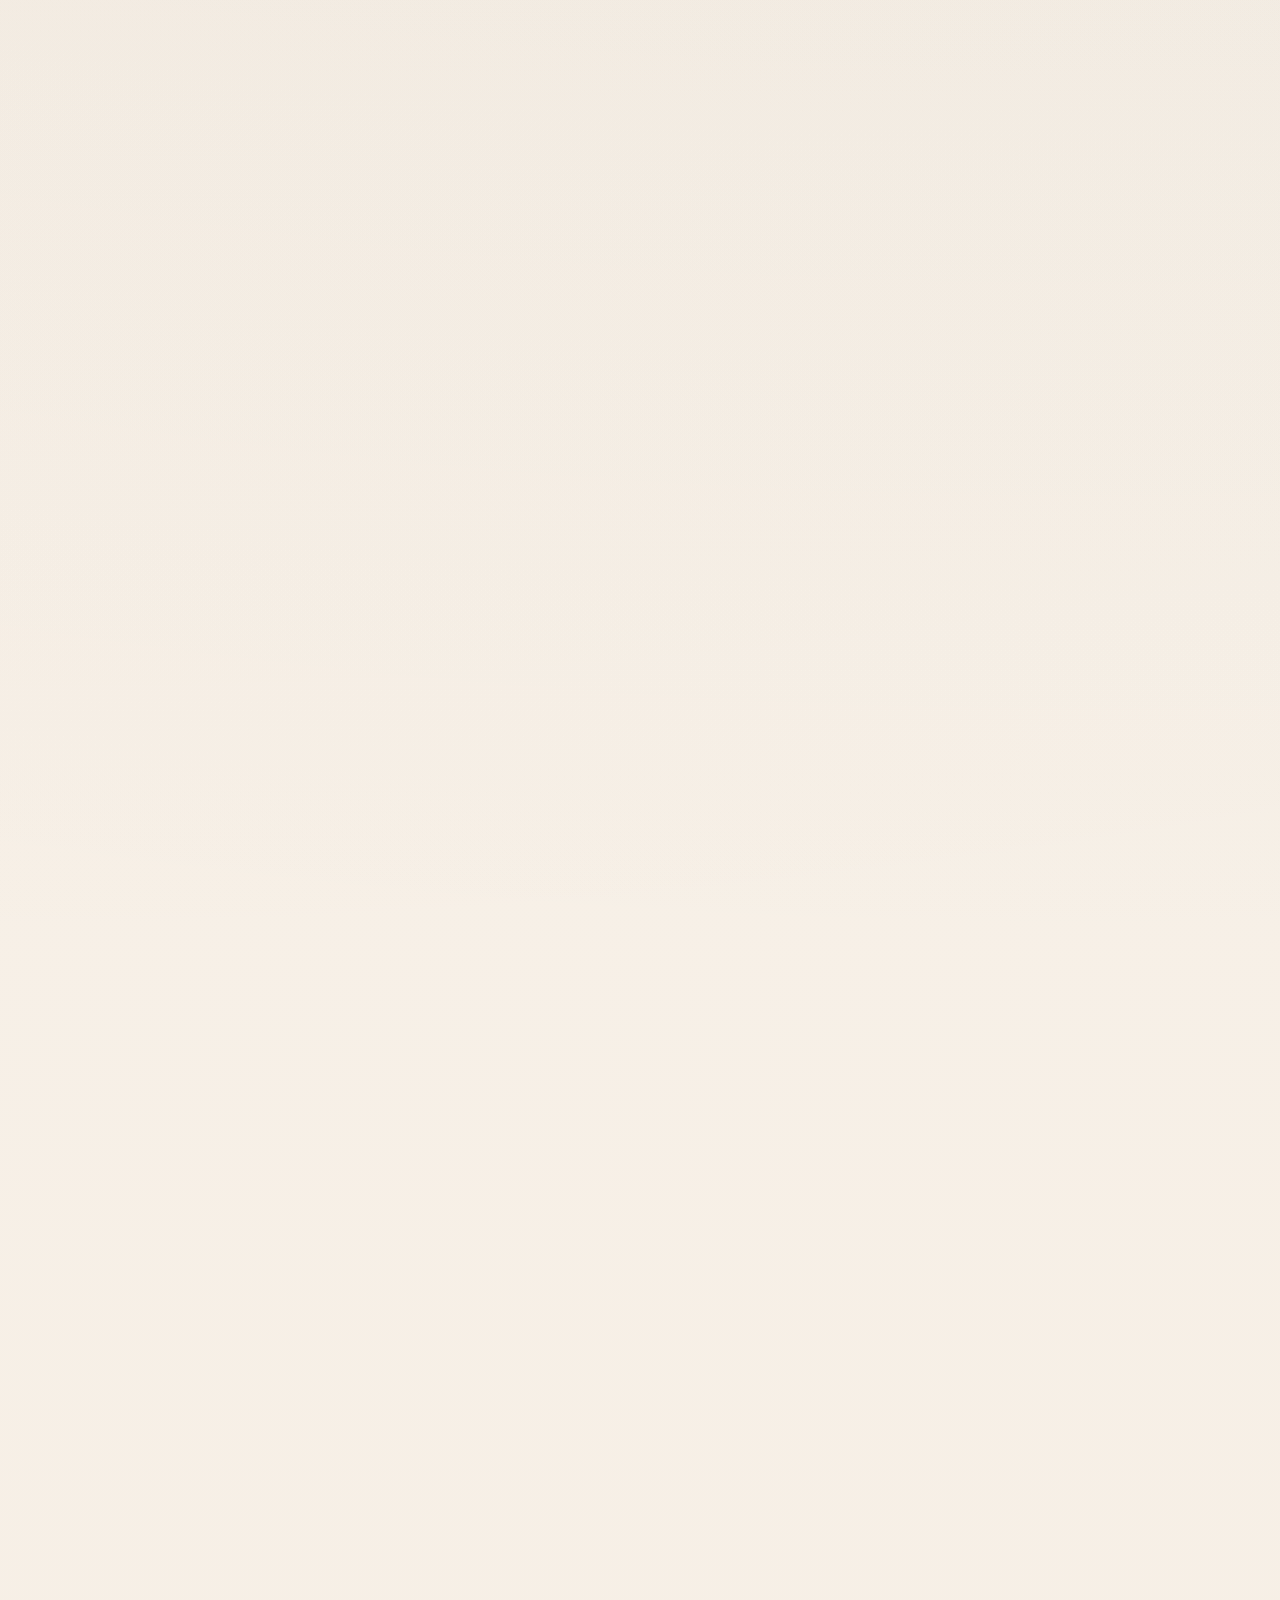
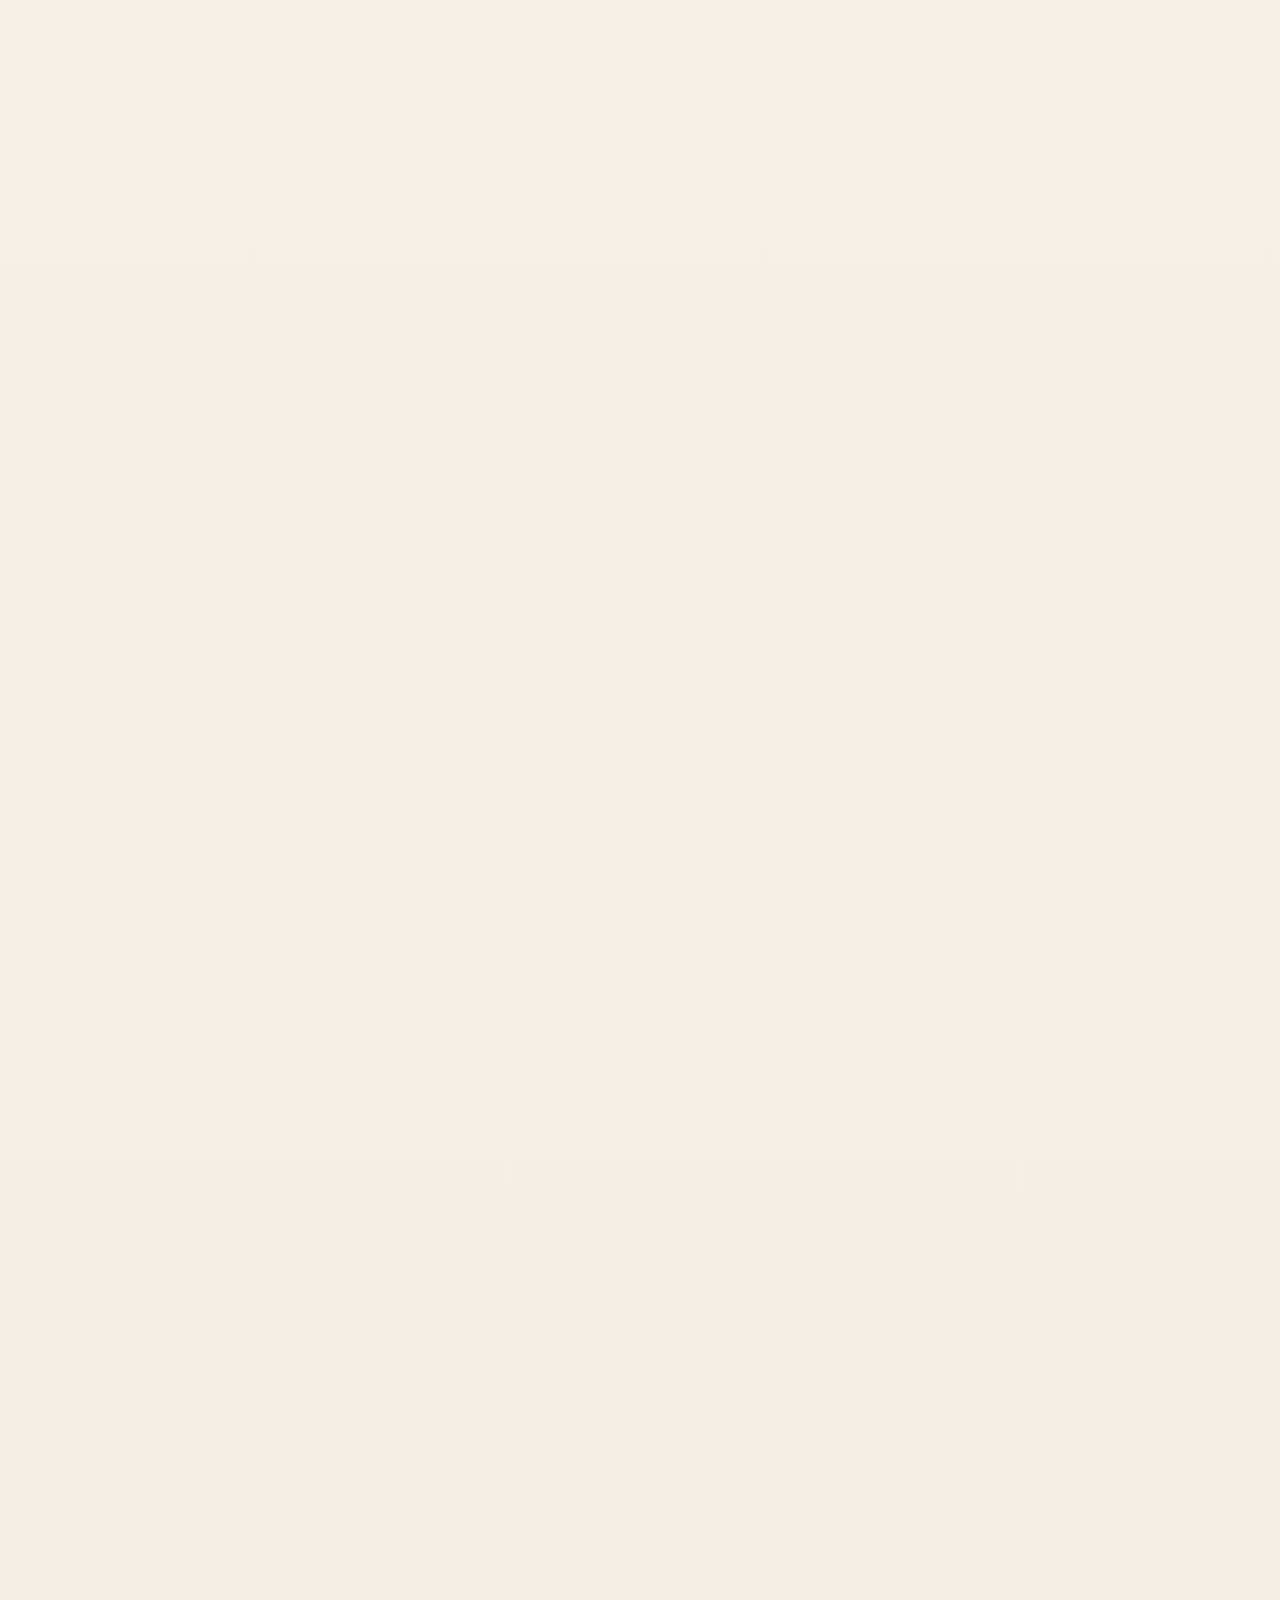
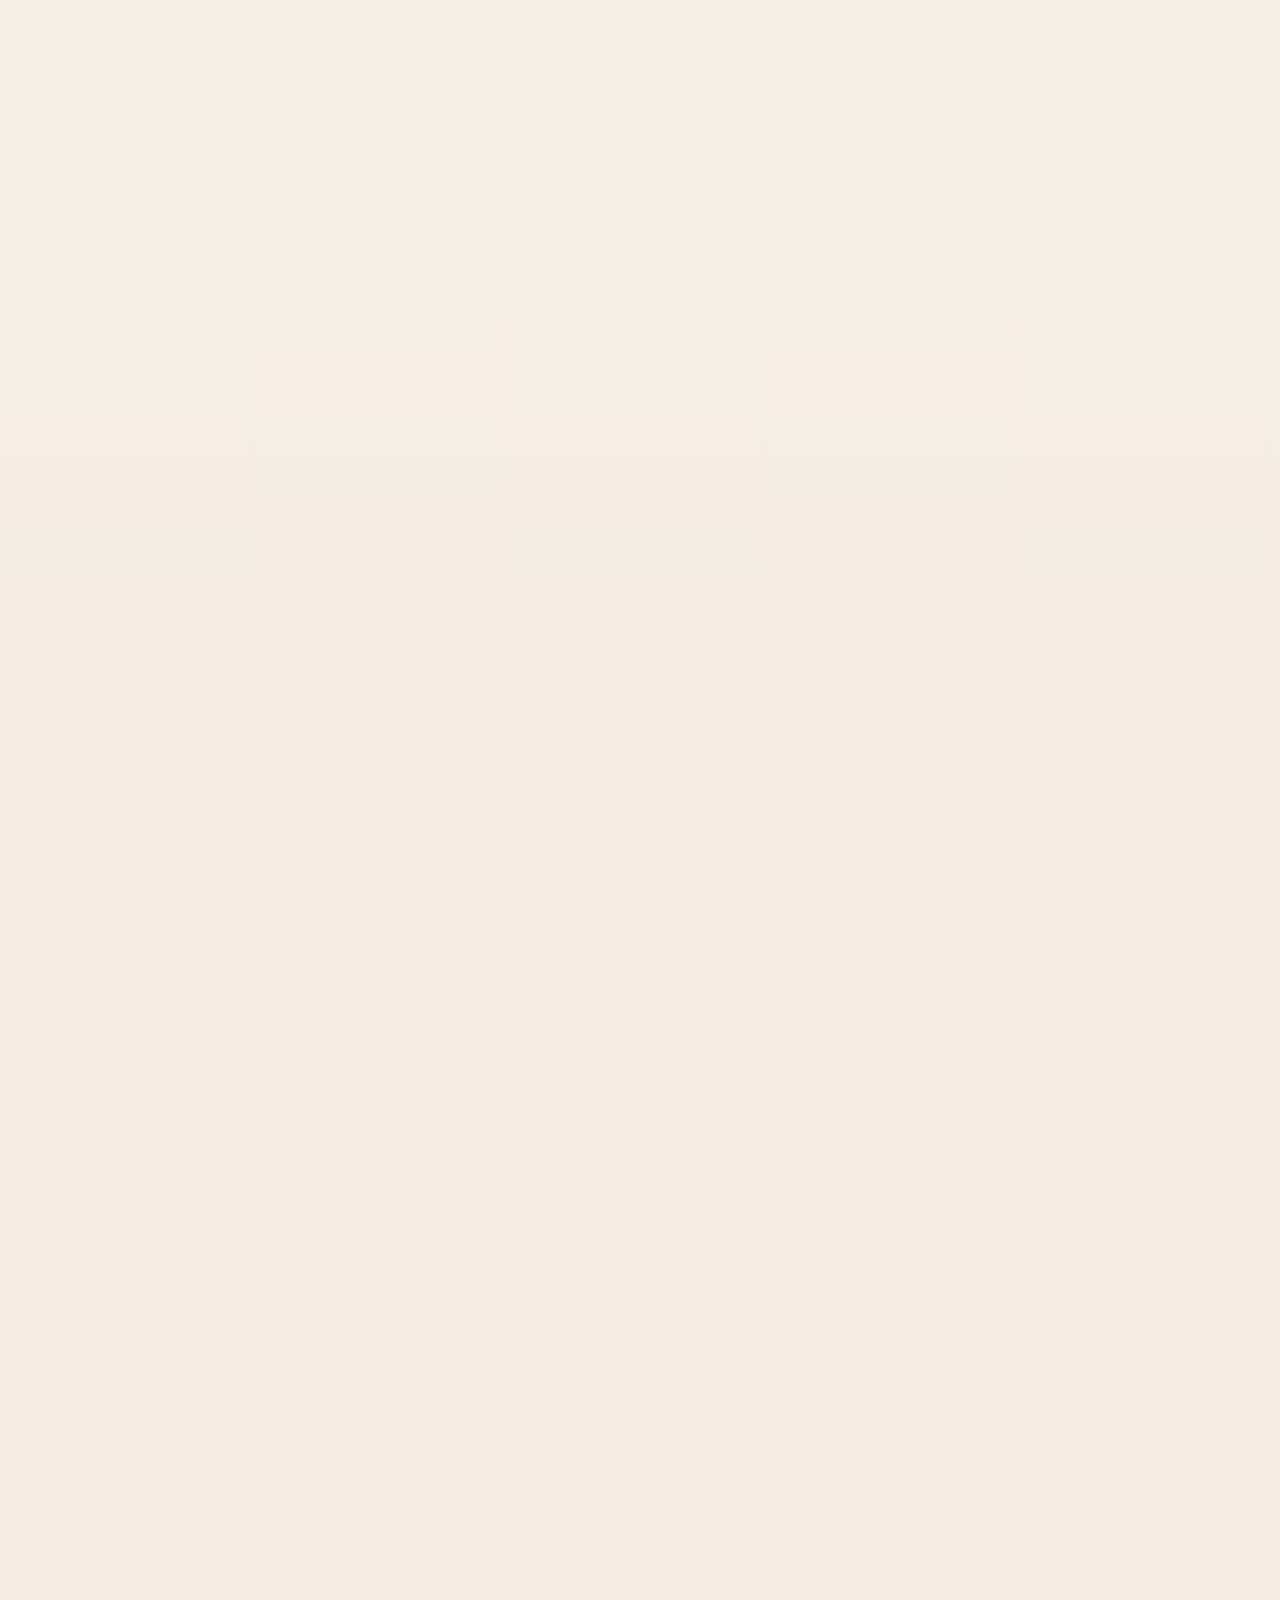
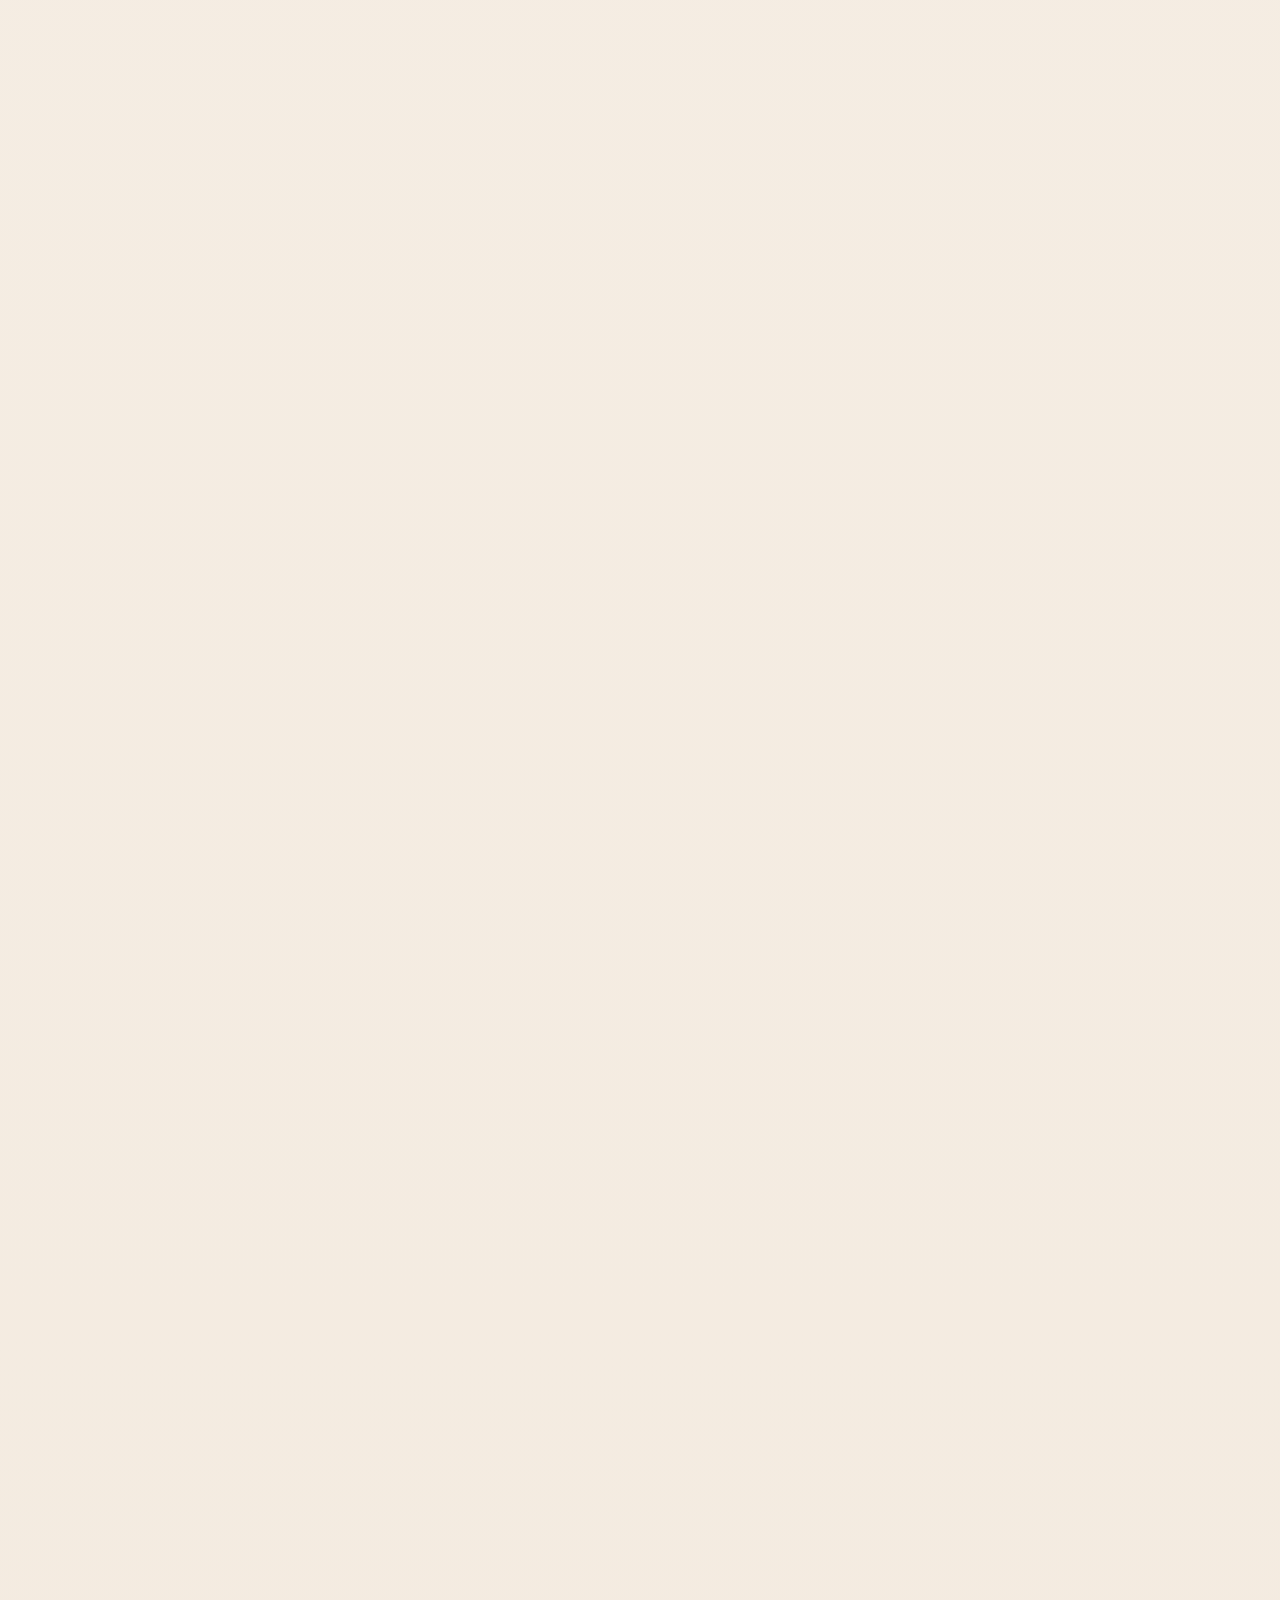
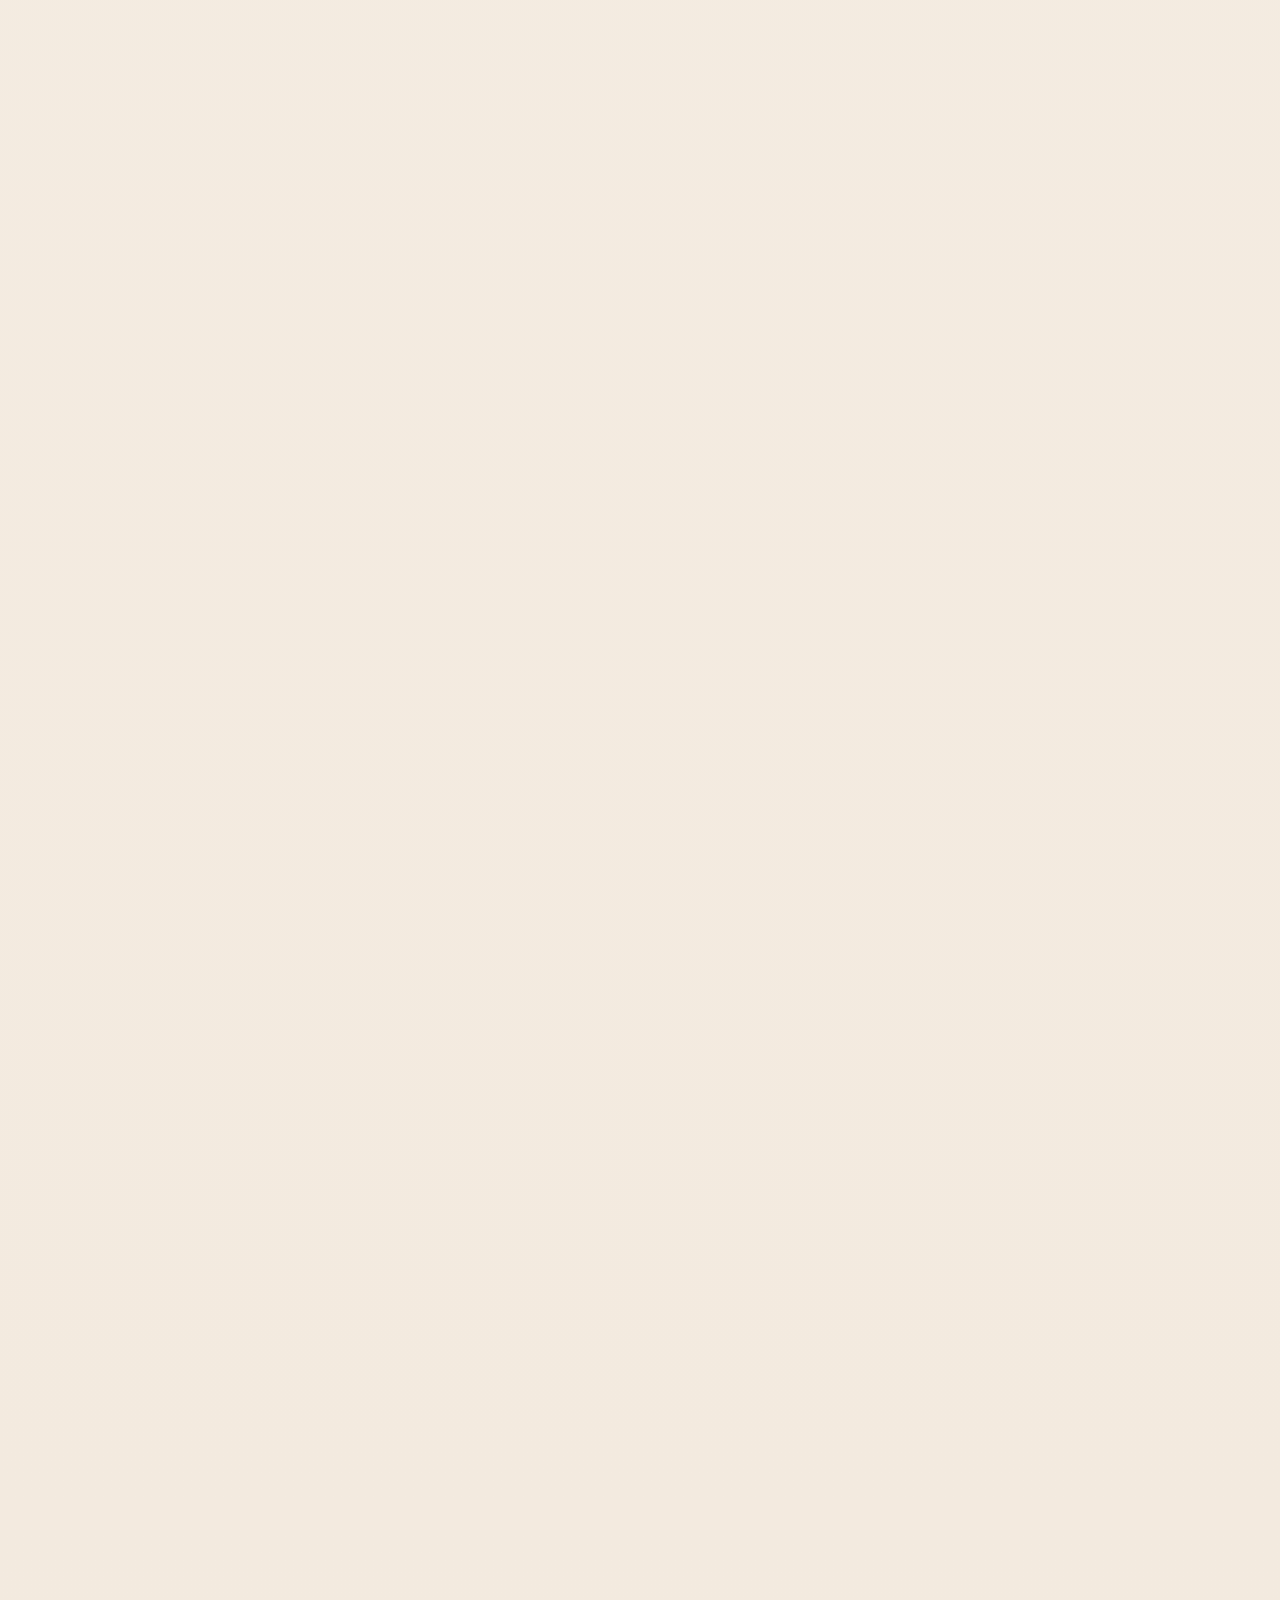
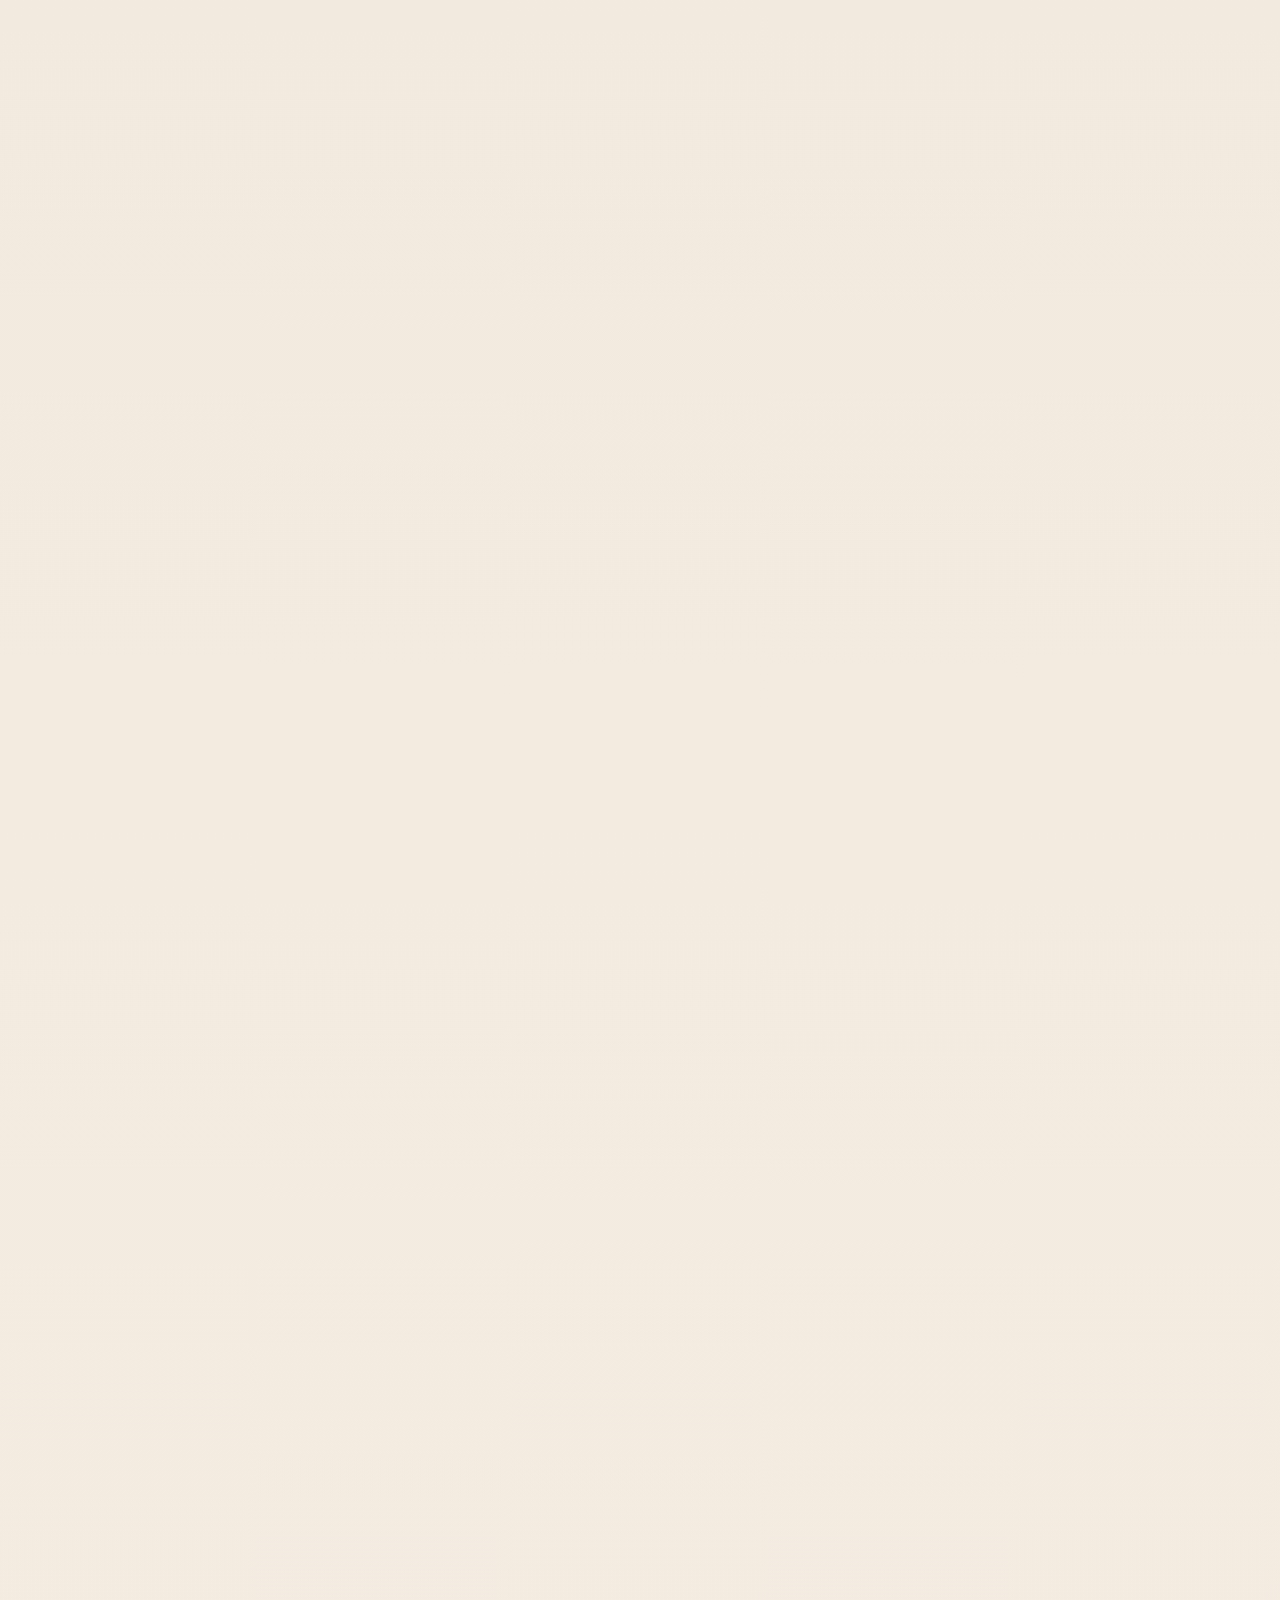
==== commit f47ee664: "Update site details, extended readme page" ====
--- a/en/index.html
+++ b/en/index.html
@@ -1,234 +1,111 @@
 <!doctype html>
-<html lang="en" data-lang="en">
-    <head>
-        <meta charset="UTF-8" />
-        <meta name="viewport" content="width=device-width, initial-scale=1.0" />
-        <title>DevOpus | English Guide</title>
-        <meta
-            name="description"
-            content="DevOpus English guide for the Ghostty, Oh My Zsh, and Starship terminal setup."
-        />
-        <link rel="preconnect" href="https://fonts.googleapis.com" />
-        <link rel="preconnect" href="https://fonts.gstatic.com" crossorigin />
-        <link
-            href="https://fonts.googleapis.com/css2?family=IBM+Plex+Mono:wght@400;500&family=IBM+Plex+Sans:wght@400;500;600;700&family=Sora:wght@600;700;800&display=swap"
-            rel="stylesheet"
-        />
-        <link rel="stylesheet" href="../assets/site.css" />
-        <script src="../assets/site.js" defer></script>
-    </head>
-    <body>
-        <div class="site-shell page">
-            <header class="site-header">
-                <div class="site-header__inner">
-                    <a class="brand" href="../">
-                        <span class="brand__mark">D</span>
-                        <span>DevOpus</span>
-                    </a>
-                    <nav class="nav">
-                        <a href="../">Home</a>
-                        <a href="../README.md">README</a>
-                        <a href="#modules">Modules</a>
-                        <a href="../mentoring-offer/">Mentoring</a>
-                    </nav>
-                    <div class="lang-switch" aria-label="Language switch">
-                        <a class="is-active" href="./" aria-current="page">EN</a>
-                        <a href="../other/">OTHER</a>
-                    </div>
-                </div>
-            </header>
+<html lang="en" data-markdown-source="ghostty-ohmyzsh-starship-dev-setup.md">
+  <head>
+    <meta charset="UTF-8">
+    <meta name="viewport" content="width=device-width, initial-scale=1.0">
+    <title>DevOpus | English Guide</title>
+    <meta
+      name="description"
+      content="English guide page for the Ghostty, Oh My Zsh, and Starship setup, rendered from the source markdown."
+    >
+    <link rel="preconnect" href="https://fonts.googleapis.com">
+    <link rel="preconnect" href="https://fonts.gstatic.com" crossorigin>
+    <link
+      href="https://fonts.googleapis.com/css2?family=IBM+Plex+Mono:wght@400;500&family=Manrope:wght@400;500;600;700;800&family=Newsreader:opsz,wght@6..72,500;6..72,700&family=Space+Grotesk:wght@500;700&display=swap"
+      rel="stylesheet"
+    >
+    <link rel="stylesheet" href="../assets/site.css">
+    <script src="../assets/site.js" defer></script>
+  </head>
+  <body>
+    <div class="page-shell">
+      <header class="site-header">
+        <div class="site-header__inner">
+          <a class="brand" href="../">
+            <span class="brand__mark">D</span>
+            <span class="brand__copy">
+              <strong>DevOpus</strong>
+              <span>AI Driven practical and pragmatic DevOps mentorship | Yaroslav Kostiannikov</span>
+            </span>
+          </a>
+          <nav class="nav">
+            <a href="../">Home</a>
+            <a href="#guide">Guide</a>
+            <a href="../other/">Other</a>
+            <a href="../mentoring-offer/">Offer</a>
+          </nav>
+        </div>
+      </header>
 
-            <main>
-                <section class="page-hero">
-                    <div class="page-hero__grid">
-                        <article class="panel panel--hero reveal">
-                            <span class="panel__glow panel__glow--orange"></span>
-                            <span class="panel__glow panel__glow--teal"></span>
-                            <span class="eyebrow">DevOpus English block</span>
-                            <h1>
-                                Ghostty + Oh My Zsh + Starship for DevOps and software development
-                            </h1>
-                            <p>
-                                This is the English block of the project. Use it for the detailed
-                                setup guide after the README-level overview.
-                            </p>
-                            <div class="pill-row">
-                                <span class="pill">Ghostty</span>
-                                <span class="pill">Zsh</span>
-                                <span class="pill">Oh My Zsh</span>
-                                <span class="pill">Starship</span>
-                                <span class="pill">DevOps workflow</span>
-                            </div>
-                            <div class="button-row">
-                                <a
-                                    class="button button--primary"
-                                    href="ghostty-ohmyzsh-starship-dev-setup.md"
-                                    >Read Markdown Source</a
-                                >
-                                <a class="button button--secondary" href="../mentoring-offer/"
-                                    >Mentoring Offer</a
-                                >
-                            </div>
-                        </article>
+      <main class="main">
+        <section class="page-hero">
+          <div class="page-hero__grid">
+            <article class="panel panel--page reveal">
+              <span class="panel__flare panel__flare--warm"></span>
+              <span class="panel__flare panel__flare--cool"></span>
+              <span class="eyebrow">English guide</span>
+              <h1 class="page-title">Ghostty + Oh My Zsh + Starship for DevOps and Software Development</h1>
+              <p class="page-lead">
+                A practical mini-course for building a fast, clean, and productive terminal setup. This page
+                renders the guide directly from the source markdown file so the content stays tied to the repository.
+              </p>
+              <div class="button-row">
+                <a class="button button--primary" href="#guide">Read the guide</a>
+                <a class="button button--secondary" href="../mentoring-offer/">Open mentoring offer</a>
+                <a class="button button--ghost" href="../other/">Open Other version</a>
+              </div>
+            </article>
 
-                        <aside class="code-panel panel reveal">
-                            <h3>Starter install</h3>
-                            <pre><code>brew install ghostty zsh starship \
-  zoxide fzf eza bat fd ripgrep jq yq direnv \
-  kubectl kubectx k9s terraform lazygit</code></pre>
-                        </aside>
-                    </div>
-                </section>
+            <aside class="panel panel--page reveal">
+              <div class="summary-grid">
+                <article class="summary-card">
+                  <h3>Who it is for</h3>
+                  <p>People who spend a lot of time in the terminal and want a setup that stays fast and useful.</p>
+                </article>
+                <article class="summary-card">
+                  <h3>You will build</h3>
+                  <p>Ghostty, Zsh, Oh My Zsh, Starship, plugin selection, CLI tooling, aliases, and a clean config.</p>
+                </article>
+                <article class="summary-card">
+                  <h3>Course shape</h3>
+                  <p>Install, configure, extend, validate, and troubleshoot across a practical 10-step structure.</p>
+                </article>
+              </div>
+              <div class="chip-row">
+                <span class="chip">Terminal UX</span>
+                <span class="chip">Prompt design</span>
+                <span class="chip">Plugins</span>
+                <span class="chip">DevOps workflow</span>
+              </div>
+            </aside>
+          </div>
+        </section>
 
-                <section class="section">
-                    <div class="section-heading reveal">
-                        <h2>Why this stack works</h2>
-                        <p>
-                            The project is intentionally not a maximalist dotfiles dump. It is a
-                            balanced setup for people who need terminal speed, readable context, and
-                            a workflow that can be reused across machines.
-                        </p>
-                    </div>
+        <section class="guide-layout" id="guide">
+          <aside class="guide-sidebar">
+            <div class="panel panel--sidebar reveal">
+              <span class="section-label">Contents</span>
+              <h2 class="sidebar-title">Guide map</h2>
+              <nav class="toc" data-markdown-toc></nav>
+            </div>
+            <div class="panel panel--sidebar reveal">
+              <span class="section-label">Quick view</span>
+              <ul class="summary-list">
+                <li>Practical guidance instead of plugin maximalism</li>
+                <li>Balanced setup for speed, clarity, and maintainability</li>
+                <li>Readable page that follows the source file structure</li>
+              </ul>
+            </div>
+          </aside>
 
-                    <div class="feature-grid">
-                        <article class="feature-card reveal">
-                            <h3>Ghostty</h3>
-                            <p>
-                                Fast, modern terminal UX with strong rendering and a polished feel.
-                            </p>
-                        </article>
-                        <article class="feature-card reveal">
-                            <h3>Oh My Zsh</h3>
-                            <p>
-                                Shell structure, practical plugins, and easier day-to-day
-                                maintenance.
-                            </p>
-                        </article>
-                        <article class="feature-card reveal">
-                            <h3>Starship</h3>
-                            <p>
-                                A prompt that stays portable, clean, and easier to reason about than
-                                heavy shell themes.
-                            </p>
-                        </article>
-                    </div>
-                </section>
-
-                <section class="section" id="modules">
-                    <div class="section-heading reveal">
-                        <h2>The guide structure</h2>
-                        <p>
-                            The full write-up goes deeper, but these are the core blocks that define
-                            the learning path.
-                        </p>
-                    </div>
-
-                    <div class="module-grid">
-                        <article class="module-card reveal">
-                            <h3>1. Base tools</h3>
-                            <p>
-                                Install the terminal, shell, prompt, and the high-value CLI tooling.
-                            </p>
-                        </article>
-                        <article class="module-card reveal">
-                            <h3>2. Ghostty setup</h3>
-                            <p>
-                                Font choice, shell integration, theme simplicity, and a minimal
-                                config.
-                            </p>
-                        </article>
-                        <article class="module-card reveal">
-                            <h3>3. Oh My Zsh</h3>
-                            <p>
-                                Framework setup without prompt-theme conflicts once Starship is
-                                enabled.
-                            </p>
-                        </article>
-                        <article class="module-card reveal">
-                            <h3>4. Starship</h3>
-                            <p>Prompt initialization and a clean config that can live in Git.</p>
-                        </article>
-                        <article class="module-card reveal">
-                            <h3>5. Plugins and tools</h3>
-                            <p>
-                                Pick fewer, better tools for Git, Kubernetes, Terraform, and cloud
-                                work.
-                            </p>
-                        </article>
-                        <article class="module-card reveal">
-                            <h3>6. Daily workflow</h3>
-                            <p>
-                                Aliases, helper functions, validation, and practical
-                                troubleshooting.
-                            </p>
-                        </article>
-                    </div>
-                </section>
-
-                <section class="section" id="ai">
-                    <div class="section-heading reveal">
-                        <h2>Where AI actually helps</h2>
-                        <p>
-                            AI is useful here because terminal customization has a lot of small
-                            decisions. The right use of AI is not to generate random config, but to
-                            shorten the path to a setup that fits your role and habits.
-                        </p>
-                    </div>
-
-                    <div class="detail-grid">
-                        <article class="detail-card reveal">
-                            <h3>Decision support</h3>
-                            <ul class="detail-list">
-                                <li>Choose the right plugin set for DevOps or development work.</li>
-                                <li>Compare prompt modules and remove overlapping tools.</li>
-                                <li>Keep the stack light instead of noisy.</li>
-                            </ul>
-                        </article>
-                        <article class="detail-card reveal">
-                            <h3>Configuration help</h3>
-                            <ul class="detail-list">
-                                <li>Draft `.zshrc` and `starship.toml` faster.</li>
-                                <li>Explain every shell line before you keep it.</li>
-                                <li>Adapt the setup to macOS or Linux differences.</li>
-                            </ul>
-                        </article>
-                        <article class="detail-card reveal">
-                            <h3>Troubleshooting</h3>
-                            <ul class="detail-list">
-                                <li>
-                                    Investigate startup time, fonts, prompt lag, and plugin
-                                    conflicts.
-                                </li>
-                                <li>
-                                    Turn setup knowledge into reusable documentation and video
-                                    material.
-                                </li>
-                                <li>
-                                    Convert a private workflow into a public-facing educational
-                                    asset.
-                                </li>
-                            </ul>
-                        </article>
-                    </div>
-                </section>
-
-                <section class="section">
-                    <div class="cta-band reveal">
-                        <h3>Use the guide as content, not just documentation.</h3>
-                        <p>
-                            This page is now strong enough to support a YouTube intro, an
-                            educational repo, and a personal brand entry point. Pair it with the
-                            mentoring page if you want a clear next step for viewers who need help.
-                        </p>
-                        <div class="button-row">
-                            <a class="button button--primary" href="../mentoring-offer/"
-                                >Open Mentoring Page</a
-                            >
-                            <a class="button button--secondary" href="../README.md">Open README</a>
-                        </div>
-                    </div>
-                </section>
-            </main>
-        </div>
-    </body>
+          <article class="guide-main">
+            <div class="markdown-frame reveal">
+              <div class="markdown-status" data-markdown-status>Loading guide content…</div>
+              <div class="prose" data-markdown-content></div>
+            </div>
+          </article>
+        </section>
+      </main>
+    </div>
+  </body>
 </html>
--- a/assets/site.css
+++ b/assets/site.css
@@ -1,725 +1,706 @@
 :root {
-    --bg: #f4efe7;
-    --bg-alt: #efe7dc;
-    --panel: rgba(255, 252, 247, 0.74);
-    --panel-strong: rgba(255, 252, 247, 0.92);
-    --ink: #132033;
-    --muted: #5b6878;
-    --line: rgba(19, 32, 51, 0.12);
-    --accent: #c56a2d;
-    --accent-2: #0f8a83;
-    --accent-3: #e0a72e;
-    --shadow: 0 28px 80px rgba(19, 32, 51, 0.12);
-    --radius-xl: 28px;
-    --radius-lg: 22px;
-    --radius-md: 16px;
-    --max-width: 1180px;
-    --font-heading: "Sora", "Segoe UI", sans-serif;
-    --font-body: "IBM Plex Sans", "Segoe UI", sans-serif;
-    --font-mono: "IBM Plex Mono", "SFMono-Regular", monospace;
+  --bg: #f7f1e8;
+  --bg-soft: #efe5d6;
+  --paper: rgba(255, 252, 246, 0.88);
+  --paper-strong: #fffdf9;
+  --ink: #121724;
+  --muted: #5a6677;
+  --line: rgba(18, 23, 36, 0.12);
+  --line-strong: rgba(18, 23, 36, 0.22);
+  --accent: #d6542d;
+  --accent-2: #0e7c73;
+  --accent-3: #f2b84b;
+  --shadow: 0 24px 80px rgba(18, 23, 36, 0.12);
+  --radius-xl: 34px;
+  --radius-lg: 24px;
+  --radius-md: 18px;
+  --max-width: 1220px;
+  --font-body: "Manrope", "Segoe UI", sans-serif;
+  --font-heading: "Space Grotesk", "Segoe UI", sans-serif;
+  --font-display: "Newsreader", Georgia, serif;
+  --font-mono: "IBM Plex Mono", "SFMono-Regular", monospace;
 }
 
 * {
-    box-sizing: border-box;
+  box-sizing: border-box;
 }
 
 html {
-    scroll-behavior: smooth;
+  scroll-behavior: smooth;
 }
 
 body {
-    margin: 0;
-    font-family: var(--font-body);
-    color: var(--ink);
-    background:
-        radial-gradient(circle at 12% 14%, rgba(197, 106, 45, 0.2), transparent 26%),
-        radial-gradient(circle at 88% 18%, rgba(15, 138, 131, 0.18), transparent 28%),
-        radial-gradient(circle at 50% 100%, rgba(224, 167, 46, 0.12), transparent 28%),
-        linear-gradient(180deg, #f8f3ec 0%, #efe7dc 52%, #f7f2ea 100%);
-    min-height: 100vh;
+  margin: 0;
+  min-height: 100vh;
+  font-family: var(--font-body);
+  color: var(--ink);
+  background:
+    radial-gradient(circle at top left, rgba(214, 84, 45, 0.14), transparent 28%),
+    radial-gradient(circle at 85% 0%, rgba(14, 124, 115, 0.14), transparent 28%),
+    radial-gradient(circle at 50% 100%, rgba(242, 184, 75, 0.16), transparent 22%),
+    linear-gradient(180deg, #fbf6ef 0%, #f3eadf 54%, #f8f4ed 100%);
 }
 
 body::before {
-    content: "";
-    position: fixed;
-    inset: 0;
-    pointer-events: none;
-    background-image:
-        linear-gradient(rgba(19, 32, 51, 0.03) 1px, transparent 1px),
-        linear-gradient(90deg, rgba(19, 32, 51, 0.03) 1px, transparent 1px);
-    background-size: 34px 34px;
-    mask-image: radial-gradient(circle at center, black 32%, transparent 88%);
-    opacity: 0.5;
+  content: "";
+  position: fixed;
+  inset: 0;
+  pointer-events: none;
+  background-image:
+    linear-gradient(rgba(18, 23, 36, 0.03) 1px, transparent 1px),
+    linear-gradient(90deg, rgba(18, 23, 36, 0.03) 1px, transparent 1px);
+  background-size: 36px 36px;
+  mask-image: radial-gradient(circle at center, #000 28%, transparent 82%);
+  opacity: 0.55;
 }
 
 a {
-    color: inherit;
-    text-decoration: none;
-}
-
-img {
-    max-width: 100%;
-}
-
-.site-shell {
-    width: min(calc(100% - 32px), var(--max-width));
-    margin: 0 auto;
-    position: relative;
-    z-index: 1;
+  color: inherit;
+  text-decoration: none;
+}
+
+.page-shell {
+  position: relative;
+  z-index: 1;
+  width: min(calc(100% - 32px), var(--max-width));
+  margin: 0 auto;
+  padding-bottom: 56px;
 }
 
 .site-header {
-    position: sticky;
-    top: 18px;
-    z-index: 20;
-    margin-top: 18px;
+  position: sticky;
+  top: 18px;
+  z-index: 40;
+  padding-top: 18px;
 }
 
 .site-header__inner {
-    display: flex;
-    align-items: center;
-    justify-content: space-between;
-    gap: 18px;
-    padding: 16px 18px;
-    border: 1px solid var(--line);
-    background: rgba(255, 251, 245, 0.72);
-    backdrop-filter: blur(18px);
-    border-radius: 999px;
-    box-shadow: var(--shadow);
+  display: flex;
+  align-items: center;
+  justify-content: space-between;
+  gap: 18px;
+  padding: 14px 18px;
+  border: 1px solid var(--line);
+  border-radius: 999px;
+  background: rgba(255, 251, 244, 0.78);
+  backdrop-filter: blur(18px);
+  box-shadow: var(--shadow);
 }
 
 .brand {
-    display: inline-flex;
-    align-items: center;
-    gap: 12px;
-    font-family: var(--font-heading);
-    font-size: 0.95rem;
-    font-weight: 700;
-    letter-spacing: 0.04em;
-    text-transform: uppercase;
+  display: inline-flex;
+  align-items: center;
+  gap: 14px;
+  min-width: 0;
 }
 
 .brand__mark {
-    width: 34px;
-    height: 34px;
-    display: grid;
-    place-items: center;
-    border-radius: 12px;
-    color: #fff;
-    background: linear-gradient(135deg, var(--accent) 0%, var(--accent-2) 100%);
-    box-shadow: 0 12px 24px rgba(15, 138, 131, 0.22);
+  width: 40px;
+  height: 40px;
+  display: grid;
+  place-items: center;
+  border-radius: 14px;
+  color: #fff;
+  font-family: var(--font-heading);
+  font-size: 1rem;
+  font-weight: 700;
+  background: linear-gradient(135deg, var(--accent) 0%, var(--accent-2) 100%);
+  box-shadow: 0 16px 32px rgba(14, 124, 115, 0.24);
+}
+
+.brand__copy {
+  display: grid;
+  gap: 2px;
+  min-width: 0;
+}
+
+.brand__copy strong {
+  font-family: var(--font-heading);
+  font-size: 0.98rem;
+  letter-spacing: -0.03em;
+}
+
+.brand__copy span {
+  color: var(--muted);
+  font-size: 0.81rem;
+  white-space: nowrap;
+  overflow: hidden;
+  text-overflow: ellipsis;
 }
 
 .nav {
-    display: flex;
-    flex-wrap: wrap;
-    gap: 12px;
-    justify-content: center;
+  display: flex;
+  flex-wrap: wrap;
+  justify-content: center;
+  gap: 8px;
 }
 
 .nav a {
-    padding: 10px 14px;
-    border-radius: 999px;
-    color: var(--muted);
-    font-size: 0.94rem;
+  padding: 10px 14px;
+  border-radius: 999px;
+  color: var(--muted);
+  font-size: 0.95rem;
+  transition: background 160ms ease, color 160ms ease;
 }
 
 .nav a:hover,
-.nav a:focus-visible {
-    color: var(--ink);
-    background: rgba(19, 32, 51, 0.06);
-}
-
-.lang-switch {
-    display: inline-flex;
-    align-items: center;
-    gap: 8px;
-    padding: 6px;
-    background: rgba(19, 32, 51, 0.06);
-    border-radius: 999px;
-}
-
-.lang-switch button,
-.lang-switch a {
-    border: 0;
-    border-radius: 999px;
-    background: transparent;
-    color: var(--muted);
-    font: inherit;
-    padding: 10px 14px;
-    cursor: pointer;
-}
-
-.lang-switch button.is-active,
-.lang-switch a.is-active {
-    background: #fff;
-    color: var(--ink);
-    box-shadow: 0 10px 24px rgba(19, 32, 51, 0.08);
-}
-
-[data-lang="en"] .lang-ru,
-[data-lang="ru"] .lang-en {
-    display: none;
-}
-
-.page {
-    padding-bottom: 64px;
+.nav a:focus-visible,
+.toc a:hover,
+.toc a:focus-visible {
+  background: rgba(18, 23, 36, 0.06);
+  color: var(--ink);
+}
+
+.main {
+  padding-top: 28px;
 }
 
 .hero {
-    display: grid;
-    grid-template-columns: minmax(0, 1.18fr) minmax(320px, 0.82fr);
-    gap: 28px;
-    align-items: stretch;
-    padding: 34px 0 22px;
+  display: grid;
+  grid-template-columns: minmax(0, 1.1fr) minmax(310px, 0.9fr);
+  gap: 22px;
+  padding-top: 26px;
 }
 
 .panel {
-    position: relative;
-    overflow: hidden;
-    border: 1px solid var(--line);
-    border-radius: var(--radius-xl);
-    background: linear-gradient(180deg, var(--panel-strong), var(--panel));
-    box-shadow: var(--shadow);
-}
-
-.panel--hero {
-    padding: 42px;
-}
-
-.panel__glow {
-    position: absolute;
-    border-radius: 999px;
-    filter: blur(6px);
-    pointer-events: none;
-}
-
-.panel__glow--orange {
-    width: 180px;
-    height: 180px;
-    right: -30px;
-    top: -36px;
-    background: rgba(197, 106, 45, 0.18);
-}
-
-.panel__glow--teal {
-    width: 220px;
-    height: 220px;
-    left: -40px;
-    bottom: -70px;
-    background: rgba(15, 138, 131, 0.12);
-}
-
-.eyebrow {
-    display: inline-flex;
-    align-items: center;
-    gap: 8px;
-    padding: 8px 12px;
-    border-radius: 999px;
-    color: var(--accent-2);
-    background: rgba(15, 138, 131, 0.1);
-    font-size: 0.82rem;
-    font-weight: 700;
-    letter-spacing: 0.06em;
-    text-transform: uppercase;
-}
-
-.hero h1,
-.section-heading h2,
-.page-hero h1 {
-    margin: 16px 0 14px;
-    font-family: var(--font-heading);
-    font-weight: 700;
-    line-height: 1.05;
-    letter-spacing: -0.04em;
-}
-
-.hero h1 {
-    font-size: clamp(2.8rem, 5vw, 5rem);
-    max-width: 12ch;
-}
-
-.lead {
-    margin: 0;
-    font-size: 1.12rem;
-    line-height: 1.7;
-    color: var(--muted);
-    max-width: 60ch;
-}
-
-.hero-actions,
+  position: relative;
+  overflow: hidden;
+  border: 1px solid var(--line);
+  border-radius: var(--radius-xl);
+  background: linear-gradient(180deg, rgba(255, 253, 249, 0.95), rgba(255, 250, 243, 0.82));
+  box-shadow: var(--shadow);
+}
+
+.panel--hero,
+.panel--page,
+.panel--sidebar {
+  padding: 34px;
+}
+
+.panel__flare {
+  position: absolute;
+  border-radius: 999px;
+  pointer-events: none;
+  filter: blur(4px);
+}
+
+.panel__flare--warm {
+  top: -48px;
+  right: -38px;
+  width: 210px;
+  height: 210px;
+  background: rgba(214, 84, 45, 0.14);
+}
+
+.panel__flare--cool {
+  left: -52px;
+  bottom: -74px;
+  width: 250px;
+  height: 250px;
+  background: rgba(14, 124, 115, 0.12);
+}
+
+.eyebrow,
+.section-label {
+  display: inline-flex;
+  align-items: center;
+  gap: 8px;
+  padding: 8px 12px;
+  border-radius: 999px;
+  color: var(--accent-2);
+  background: rgba(14, 124, 115, 0.1);
+  font-size: 0.82rem;
+  font-weight: 800;
+  letter-spacing: 0.08em;
+  text-transform: uppercase;
+}
+
+.hero-title,
+.page-title,
+.section-head h2,
+.sidebar-title,
+.panel h3,
+.price-card h3 {
+  margin: 16px 0 12px;
+  font-family: var(--font-heading);
+  letter-spacing: -0.05em;
+  line-height: 0.98;
+}
+
+.hero-title {
+  font-size: clamp(3rem, 6vw, 6rem);
+  max-width: 11ch;
+}
+
+.page-title {
+  font-size: clamp(2.8rem, 5vw, 4.8rem);
+  max-width: 12ch;
+}
+
+.hero-lead,
+.page-lead,
+.section-head p,
+.muted,
+.price-card p,
+.feature-card p,
+.guide-card p,
+.summary-card p {
+  margin: 0;
+  color: var(--muted);
+  line-height: 1.75;
+  font-size: 1rem;
+}
+
+.hero-quote {
+  margin: 26px 0 0;
+  padding: 18px 20px;
+  border: 1px solid var(--line);
+  border-radius: var(--radius-md);
+  background: rgba(18, 23, 36, 0.04);
+  font-family: var(--font-display);
+  font-size: 1.36rem;
+  line-height: 1.45;
+}
+
 .button-row {
-    display: flex;
-    flex-wrap: wrap;
-    gap: 12px;
-    margin-top: 26px;
+  display: flex;
+  flex-wrap: wrap;
+  gap: 12px;
+  margin-top: 24px;
 }
 
 .button {
-    display: inline-flex;
-    align-items: center;
-    justify-content: center;
-    gap: 10px;
-    padding: 14px 20px;
-    border-radius: 999px;
-    font-weight: 700;
-    transition:
-        transform 160ms ease,
-        box-shadow 160ms ease,
-        background 160ms ease;
+  display: inline-flex;
+  align-items: center;
+  justify-content: center;
+  gap: 10px;
+  padding: 14px 20px;
+  border-radius: 999px;
+  font-weight: 800;
+  transition: transform 160ms ease, box-shadow 160ms ease, background 160ms ease;
 }
 
 .button:hover,
 .button:focus-visible {
-    transform: translateY(-2px);
+  transform: translateY(-2px);
 }
 
 .button--primary {
-    color: #fff;
-    background: linear-gradient(135deg, var(--accent) 0%, var(--accent-2) 100%);
-    box-shadow: 0 18px 34px rgba(15, 138, 131, 0.22);
+  color: #fff;
+  background: linear-gradient(135deg, var(--accent) 0%, var(--accent-2) 100%);
+  box-shadow: 0 18px 36px rgba(14, 124, 115, 0.24);
 }
 
 .button--secondary {
-    color: var(--ink);
-    border: 1px solid var(--line);
-    background: rgba(255, 255, 255, 0.62);
+  color: var(--ink);
+  background: rgba(18, 23, 36, 0.05);
+  border: 1px solid var(--line);
 }
 
 .button--ghost {
-    color: var(--muted);
-    background: rgba(19, 32, 51, 0.06);
-}
-
-.metrics {
-    display: grid;
-    grid-template-columns: repeat(3, minmax(0, 1fr));
-    gap: 14px;
-    margin-top: 28px;
-}
-
-.metric {
-    padding: 16px 18px;
-    border-radius: var(--radius-md);
-    border: 1px solid var(--line);
-    background: rgba(255, 255, 255, 0.56);
-}
-
-.metric strong {
-    display: block;
-    font-family: var(--font-heading);
-    font-size: 1.4rem;
-    margin-bottom: 6px;
-}
-
-.metric span {
-    color: var(--muted);
-    font-size: 0.95rem;
-}
-
-.terminal-card {
-    padding: 22px;
-    display: grid;
-    gap: 18px;
-}
-
-.terminal-window {
-    border: 1px solid rgba(19, 32, 51, 0.14);
-    border-radius: 24px;
-    overflow: hidden;
-    background: #0d1725;
-    color: #d9e4f2;
-    box-shadow: 0 32px 48px rgba(12, 18, 30, 0.24);
-}
-
-.terminal-window__bar {
-    display: flex;
-    align-items: center;
-    gap: 8px;
-    padding: 14px 16px;
-    background: rgba(255, 255, 255, 0.06);
-}
-
-.terminal-window__dot {
-    width: 10px;
-    height: 10px;
-    border-radius: 999px;
-}
-
-.terminal-window__dot--red {
-    background: #ff6b6b;
-}
-
-.terminal-window__dot--yellow {
-    background: #f7b955;
-}
-
-.terminal-window__dot--green {
-    background: #39d98a;
-}
-
-.terminal-window__body {
-    padding: 18px 18px 22px;
-    font-family: var(--font-mono);
-    font-size: 0.93rem;
-    line-height: 1.8;
-}
-
-.terminal-line {
-    color: #9cc9ff;
-}
-
-.terminal-line--muted {
-    color: #7d8ea3;
-}
-
-.terminal-line--accent {
-    color: #72e1da;
-}
-
-.quote-card {
-    padding: 20px 22px;
-    border-radius: var(--radius-lg);
-    border: 1px solid var(--line);
-    background: rgba(255, 255, 255, 0.6);
-}
-
-.quote-card blockquote {
-    margin: 0;
-    font-size: 1.04rem;
-    line-height: 1.7;
-    color: var(--ink);
-}
-
-.quote-card cite {
-    display: block;
-    margin-top: 12px;
-    color: var(--muted);
-    font-style: normal;
+  color: var(--muted);
+  background: transparent;
+  border: 1px dashed rgba(18, 23, 36, 0.18);
+}
+
+.chip-row {
+  display: flex;
+  flex-wrap: wrap;
+  gap: 10px;
+  margin-top: 26px;
+}
+
+.chip {
+  display: inline-flex;
+  align-items: center;
+  gap: 8px;
+  padding: 10px 14px;
+  border-radius: 999px;
+  background: rgba(18, 23, 36, 0.06);
+  color: var(--ink);
+  font-size: 0.92rem;
+}
+
+.manifest-grid,
+.feature-grid,
+.offer-grid,
+.guide-grid,
+.summary-grid,
+.support-grid,
+.pricing-grid {
+  display: grid;
+  grid-template-columns: repeat(12, minmax(0, 1fr));
+  gap: 18px;
+}
+
+.manifest-card,
+.feature-card,
+.guide-card,
+.summary-card,
+.support-card,
+.price-card {
+  padding: 24px;
+  border: 1px solid var(--line);
+  border-radius: var(--radius-lg);
+  background: rgba(255, 255, 255, 0.68);
+  box-shadow: 0 18px 46px rgba(18, 23, 36, 0.08);
+}
+
+.manifest-card,
+.feature-card,
+.guide-card,
+.support-card {
+  grid-column: span 6;
+}
+
+.summary-card,
+.price-card {
+  grid-column: span 4;
+}
+
+.manifest-card h3,
+.feature-card h3,
+.guide-card h3,
+.summary-card h3,
+.support-card h3,
+.price-card h3 {
+  font-size: 1.35rem;
 }
 
 .section {
-    padding: 24px 0;
-}
-
-.section-heading {
-    max-width: 720px;
-    margin-bottom: 22px;
-}
-
-.section-heading h2,
-.page-hero h1 {
-    font-size: clamp(2.1rem, 4vw, 3.6rem);
-}
-
-.section-heading p,
-.page-hero p {
-    margin: 0;
-    color: var(--muted);
-    font-size: 1.02rem;
-    line-height: 1.75;
-}
-
-.card-grid {
-    display: grid;
-    grid-template-columns: repeat(12, minmax(0, 1fr));
-    gap: 18px;
-}
-
-.card,
-.feature-card,
-.module-card,
-.price-card {
+  padding-top: 34px;
+}
+
+.section-head {
+  max-width: 760px;
+  margin-bottom: 18px;
+}
+
+.section-head h2 {
+  font-size: clamp(2rem, 4vw, 3.3rem);
+}
+
+.price {
+  margin: 12px 0;
+  font-family: var(--font-heading);
+  font-size: 2rem;
+  letter-spacing: -0.05em;
+}
+
+.price small {
+  font-size: 0.95rem;
+  color: var(--muted);
+}
+
+.bullet-list,
+.summary-list,
+.toc {
+  margin: 16px 0 0;
+  padding: 0;
+  list-style: none;
+}
+
+.bullet-list li,
+.summary-list li {
+  position: relative;
+  margin-bottom: 10px;
+  padding-left: 18px;
+  color: var(--muted);
+  line-height: 1.75;
+}
+
+.bullet-list li::before,
+.summary-list li::before {
+  content: "";
+  position: absolute;
+  left: 0;
+  top: 0.72em;
+  width: 8px;
+  height: 8px;
+  border-radius: 999px;
+  background: var(--accent);
+}
+
+.quote-band {
+  margin-top: 18px;
+  padding: 26px;
+  border-radius: var(--radius-lg);
+  border: 1px solid rgba(214, 84, 45, 0.18);
+  background: linear-gradient(135deg, rgba(214, 84, 45, 0.12), rgba(14, 124, 115, 0.08));
+  box-shadow: var(--shadow);
+}
+
+.quote-band blockquote {
+  margin: 0;
+  font-family: var(--font-display);
+  font-size: clamp(1.5rem, 3vw, 2.2rem);
+  line-height: 1.28;
+}
+
+.quote-band p {
+  margin: 14px 0 0;
+  color: var(--muted);
+}
+
+.page-hero {
+  padding-top: 28px;
+}
+
+.page-hero__grid {
+  display: grid;
+  grid-template-columns: minmax(0, 1.06fr) minmax(300px, 0.94fr);
+  gap: 20px;
+}
+
+.guide-layout {
+  display: grid;
+  grid-template-columns: minmax(260px, 310px) minmax(0, 1fr);
+  gap: 20px;
+  padding-top: 22px;
+}
+
+.guide-sidebar {
+  position: sticky;
+  top: 104px;
+  align-self: start;
+  display: grid;
+  gap: 16px;
+}
+
+.sidebar-title {
+  font-size: 1.4rem;
+}
+
+.toc {
+  display: grid;
+  gap: 6px;
+}
+
+.toc a {
+  display: block;
+  padding: 10px 12px;
+  border-radius: 14px;
+  color: var(--muted);
+  line-height: 1.45;
+}
+
+.toc a[data-level="3"] {
+  margin-left: 12px;
+  font-size: 0.92rem;
+}
+
+.guide-main {
+  min-width: 0;
+}
+
+.markdown-frame {
+  padding: 30px;
+  border: 1px solid var(--line);
+  border-radius: var(--radius-xl);
+  background: rgba(255, 253, 248, 0.9);
+  box-shadow: var(--shadow);
+}
+
+.markdown-status {
+  padding: 16px 18px;
+  border: 1px dashed rgba(18, 23, 36, 0.2);
+  border-radius: 14px;
+  color: var(--muted);
+  background: rgba(18, 23, 36, 0.03);
+}
+
+.prose {
+  color: var(--ink);
+}
+
+.prose > :first-child {
+  margin-top: 0;
+}
+
+.prose h2,
+.prose h3,
+.prose h4 {
+  scroll-margin-top: 118px;
+  margin-top: 2.2em;
+  margin-bottom: 0.7em;
+  font-family: var(--font-heading);
+  letter-spacing: -0.04em;
+  line-height: 1.05;
+}
+
+.prose h2 {
+  font-size: clamp(1.8rem, 3vw, 2.6rem);
+}
+
+.prose h3 {
+  font-size: 1.45rem;
+}
+
+.prose h4 {
+  font-size: 1.16rem;
+}
+
+.prose p,
+.prose li,
+.prose blockquote {
+  font-size: 1.03rem;
+  line-height: 1.82;
+}
+
+.prose p {
+  margin: 1em 0;
+}
+
+.prose ul,
+.prose ol {
+  margin: 1em 0 1.2em;
+  padding-left: 1.3em;
+}
+
+.prose li + li {
+  margin-top: 0.45em;
+}
+
+.prose hr {
+  border: 0;
+  border-top: 1px solid rgba(18, 23, 36, 0.12);
+  margin: 2.2em 0;
+}
+
+.prose a {
+  color: var(--accent-2);
+  text-decoration: underline;
+  text-decoration-thickness: 1px;
+  text-underline-offset: 0.14em;
+}
+
+.prose strong {
+  font-weight: 800;
+}
+
+.prose code {
+  padding: 0.12em 0.42em;
+  border-radius: 8px;
+  background: rgba(18, 23, 36, 0.06);
+  font-family: var(--font-mono);
+  font-size: 0.92em;
+}
+
+.prose pre {
+  position: relative;
+  margin: 1.5em 0;
+  padding: 20px;
+  overflow-x: auto;
+  border-radius: 22px;
+  background: #141d2c;
+  color: #dbe6f4;
+  box-shadow: 0 20px 44px rgba(10, 14, 22, 0.2);
+}
+
+.prose pre code {
+  padding: 0;
+  background: transparent;
+  color: inherit;
+}
+
+.prose blockquote {
+  margin: 1.5em 0;
+  padding: 0 0 0 18px;
+  border-left: 3px solid var(--accent);
+  color: var(--ink);
+  font-family: var(--font-display);
+  font-size: 1.32rem;
+  line-height: 1.55;
+}
+
+.site-footer {
+  padding-top: 34px;
+}
+
+.site-footer__inner {
+  display: flex;
+  align-items: center;
+  justify-content: space-between;
+  gap: 16px;
+  padding-top: 22px;
+  border-top: 1px solid var(--line);
+  color: var(--muted);
+}
+
+.reveal {
+  opacity: 0;
+  transform: translateY(20px);
+  transition: opacity 540ms ease, transform 540ms ease;
+}
+
+.reveal.is-visible {
+  opacity: 1;
+  transform: translateY(0);
+}
+
+@media (max-width: 1080px) {
+  .hero,
+  .page-hero__grid,
+  .guide-layout {
+    grid-template-columns: 1fr;
+  }
+
+  .guide-sidebar {
+    position: static;
+  }
+
+  .manifest-card,
+  .feature-card,
+  .guide-card,
+  .support-card,
+  .summary-card,
+  .price-card {
+    grid-column: span 12;
+  }
+}
+
+@media (max-width: 820px) {
+  .page-shell {
+    width: min(calc(100% - 20px), var(--max-width));
+  }
+
+  .site-header__inner {
+    flex-direction: column;
+    align-items: stretch;
+    border-radius: 28px;
+  }
+
+  .brand,
+  .nav {
+    justify-content: center;
+  }
+
+  .brand__copy span {
+    white-space: normal;
+    text-align: center;
+  }
+
+  .panel--hero,
+  .panel--page,
+  .panel--sidebar,
+  .markdown-frame {
     padding: 24px;
-    border: 1px solid var(--line);
-    border-radius: var(--radius-lg);
-    background: rgba(255, 255, 255, 0.62);
-    box-shadow: 0 20px 48px rgba(19, 32, 51, 0.08);
-}
-
-.card--4 {
-    grid-column: span 4;
-}
-
-.card--6 {
-    grid-column: span 6;
-}
-
-.card--8 {
-    grid-column: span 8;
-}
-
-.card--12 {
-    grid-column: span 12;
-}
-
-.card h3,
-.feature-card h3,
-.module-card h3,
-.price-card h3,
-.detail-card h3 {
-    margin: 0 0 10px;
-    font-family: var(--font-heading);
-    font-size: 1.28rem;
-    letter-spacing: -0.03em;
-}
-
-.card p,
-.feature-card p,
-.module-card p,
-.price-card p,
-.detail-card p {
-    margin: 0;
-    color: var(--muted);
-    line-height: 1.7;
-}
-
-.pill-row {
-    display: flex;
-    flex-wrap: wrap;
-    gap: 10px;
-    margin-top: 18px;
-}
-
-.pill {
-    display: inline-flex;
-    align-items: center;
-    gap: 8px;
-    padding: 10px 12px;
-    border-radius: 999px;
-    color: var(--ink);
-    background: rgba(19, 32, 51, 0.06);
+  }
+}
+
+@media (max-width: 640px) {
+  .nav {
+    gap: 6px;
+  }
+
+  .nav a,
+  .button {
     font-size: 0.92rem;
-}
-
-.steps {
-    display: grid;
-    grid-template-columns: repeat(4, minmax(0, 1fr));
-    gap: 18px;
-}
-
-.step {
-    position: relative;
-    padding: 24px 22px 22px;
-    border-radius: var(--radius-lg);
-    border: 1px solid var(--line);
-    background: rgba(255, 255, 255, 0.64);
-}
-
-.step__number {
-    display: inline-grid;
-    place-items: center;
-    width: 36px;
-    height: 36px;
-    margin-bottom: 14px;
-    border-radius: 12px;
-    font-family: var(--font-heading);
-    font-weight: 700;
-    background: rgba(197, 106, 45, 0.16);
-    color: var(--accent);
-}
-
-.step p {
-    margin: 0;
-    color: var(--muted);
-    line-height: 1.7;
-}
-
-.detail-list,
-.module-list {
-    margin: 16px 0 0;
-    padding-left: 18px;
-    color: var(--muted);
-    line-height: 1.8;
-}
-
-.detail-list li,
-.module-list li {
-    margin-bottom: 6px;
-}
-
-.page-hero {
-    padding: 44px 0 20px;
-}
-
-.page-hero__grid {
-    display: grid;
-    grid-template-columns: minmax(0, 1.2fr) minmax(280px, 0.8fr);
-    gap: 22px;
-    align-items: start;
-}
-
-.code-panel {
-    padding: 24px;
-}
-
-.code-panel pre {
-    margin: 0;
-    padding: 18px;
-    border-radius: var(--radius-md);
-    overflow-x: auto;
-    background: #101827;
-    color: #d8e3f1;
-    font-family: var(--font-mono);
-    font-size: 0.9rem;
-    line-height: 1.7;
-}
-
-.feature-grid,
-.module-grid,
-.pricing-grid,
-.detail-grid {
-    display: grid;
-    grid-template-columns: repeat(12, minmax(0, 1fr));
-    gap: 18px;
-}
-
-.feature-card,
-.module-card,
-.price-card,
-.detail-card {
-    grid-column: span 4;
-}
-
-.detail-card {
-    padding: 24px;
-    border: 1px solid var(--line);
-    border-radius: var(--radius-lg);
-    background: rgba(255, 255, 255, 0.62);
-    box-shadow: 0 20px 48px rgba(19, 32, 51, 0.08);
-}
-
-.price {
-    margin: 10px 0 12px;
-    font-family: var(--font-heading);
-    font-size: 2rem;
-    letter-spacing: -0.04em;
-}
-
-.price small {
-    font-size: 0.92rem;
-    letter-spacing: 0;
-    color: var(--muted);
-}
-
-.cta-band {
-    margin-top: 22px;
-    padding: 28px;
-    border-radius: var(--radius-xl);
-    border: 1px solid rgba(15, 138, 131, 0.18);
-    background: linear-gradient(135deg, rgba(15, 138, 131, 0.1), rgba(197, 106, 45, 0.1));
-    box-shadow: var(--shadow);
-}
-
-.cta-band h3 {
-    margin: 0 0 10px;
-    font-family: var(--font-heading);
-    font-size: 1.6rem;
-}
-
-.cta-band p {
-    margin: 0;
-    color: var(--muted);
-    line-height: 1.75;
-}
-
-.site-footer {
-    padding: 24px 0 12px;
-    color: var(--muted);
-    font-size: 0.95rem;
-}
-
-.site-footer__inner {
-    display: flex;
-    justify-content: space-between;
-    gap: 16px;
-    padding: 18px 0 8px;
-    border-top: 1px solid var(--line);
-}
-
-.reveal {
-    opacity: 0;
-    transform: translateY(18px);
-    transition:
-        opacity 520ms ease,
-        transform 520ms ease;
-}
-
-.reveal.is-visible {
-    opacity: 1;
-    transform: translateY(0);
-}
-
-.muted {
-    color: var(--muted);
-}
-
-@media (max-width: 1024px) {
-    .hero,
-    .page-hero__grid,
-    .steps {
-        grid-template-columns: 1fr;
-    }
-
-    .card--4,
-    .card--6,
-    .card--8,
-    .feature-card,
-    .module-card,
-    .price-card,
-    .detail-card {
-        grid-column: span 12;
-    }
-
-    .metrics {
-        grid-template-columns: 1fr;
-    }
-}
-
-@media (max-width: 820px) {
-    .site-header__inner {
-        border-radius: 28px;
-        padding: 14px;
-        flex-direction: column;
-        align-items: stretch;
-    }
-
-    .brand,
-    .nav,
-    .lang-switch {
-        justify-content: center;
-    }
-
-    .panel--hero,
-    .cta-band,
-    .card,
-    .feature-card,
-    .module-card,
-    .price-card,
-    .detail-card,
-    .code-panel {
-        padding: 22px;
-    }
-}
-
-@media (max-width: 640px) {
-    .site-shell {
-        width: min(calc(100% - 20px), var(--max-width));
-    }
-
-    .hero h1,
-    .section-heading h2,
-    .page-hero h1 {
-        letter-spacing: -0.05em;
-    }
-
-    .nav {
-        gap: 6px;
-    }
-
-    .nav a,
-    .lang-switch button,
-    .lang-switch a {
-        padding: 9px 12px;
-    }
-}
+  }
+
+  .hero-title,
+  .page-title,
+  .section-head h2 {
+    letter-spacing: -0.06em;
+  }
+}
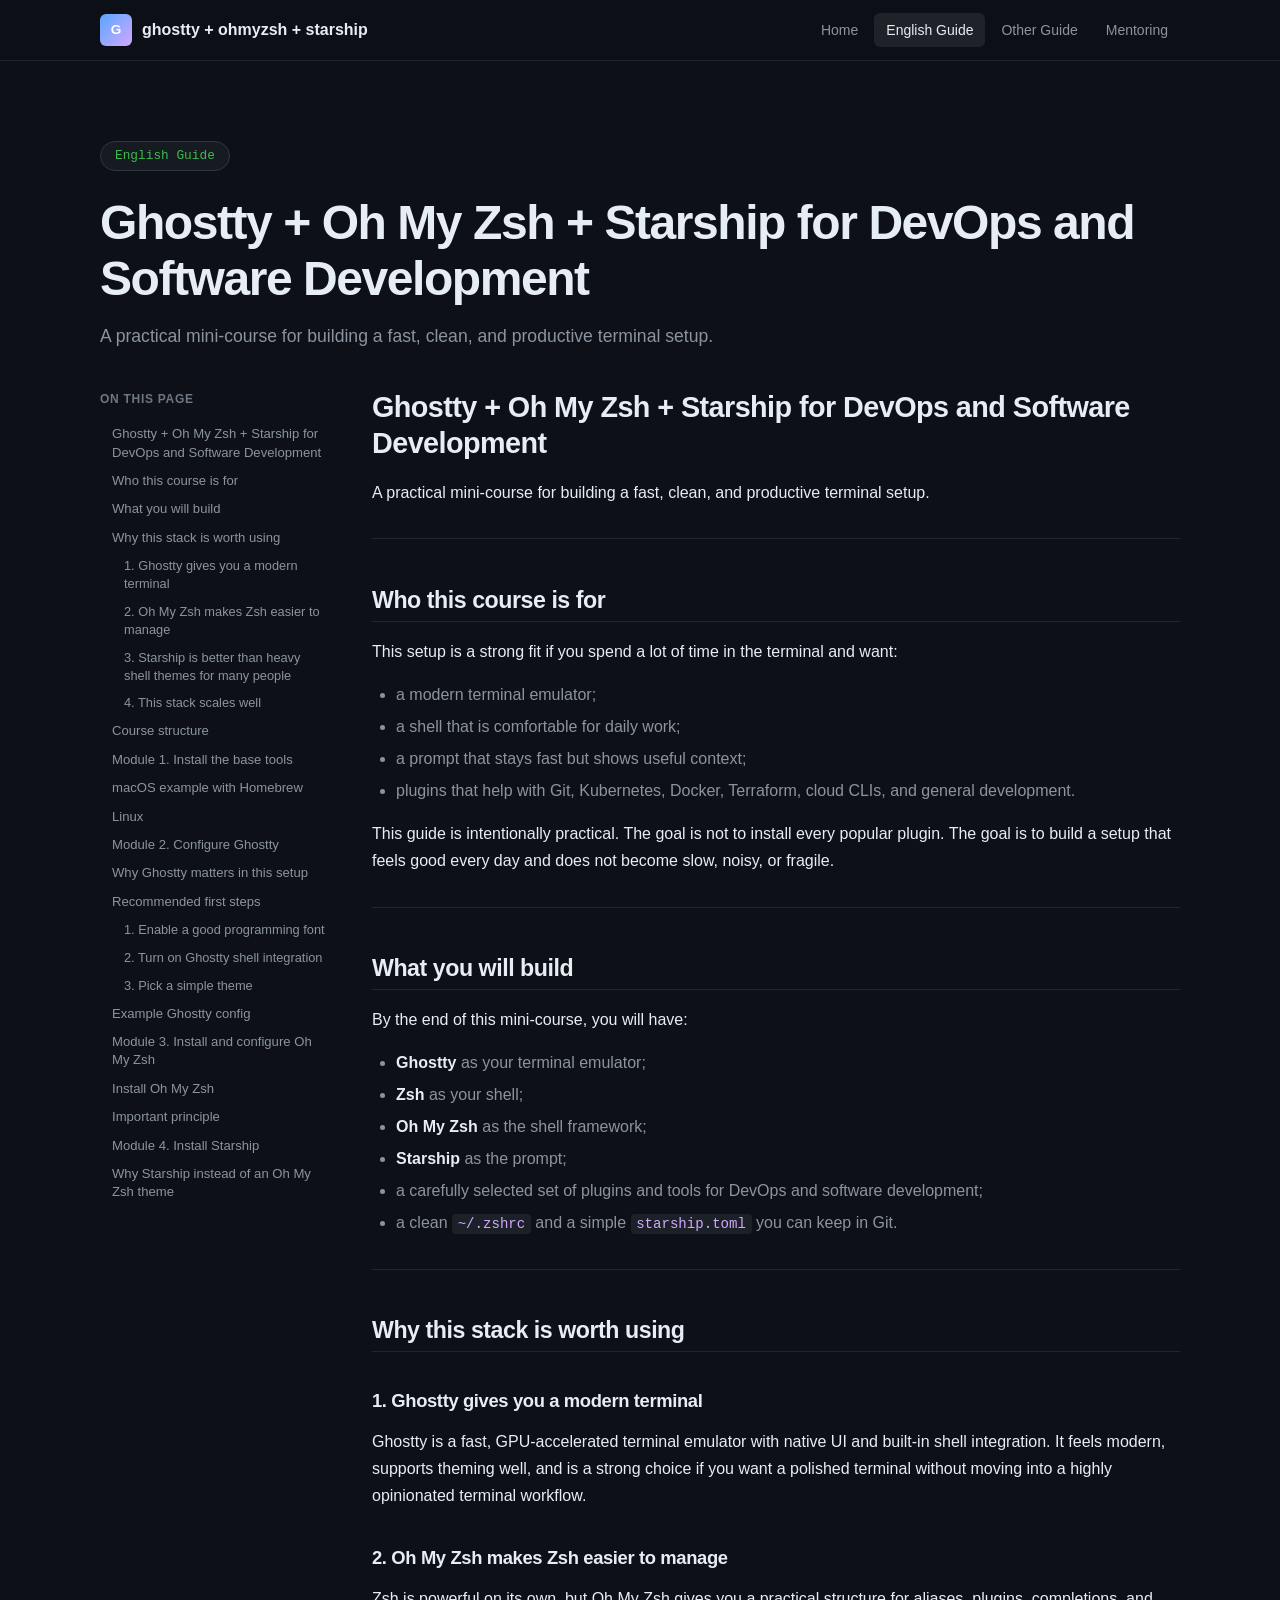
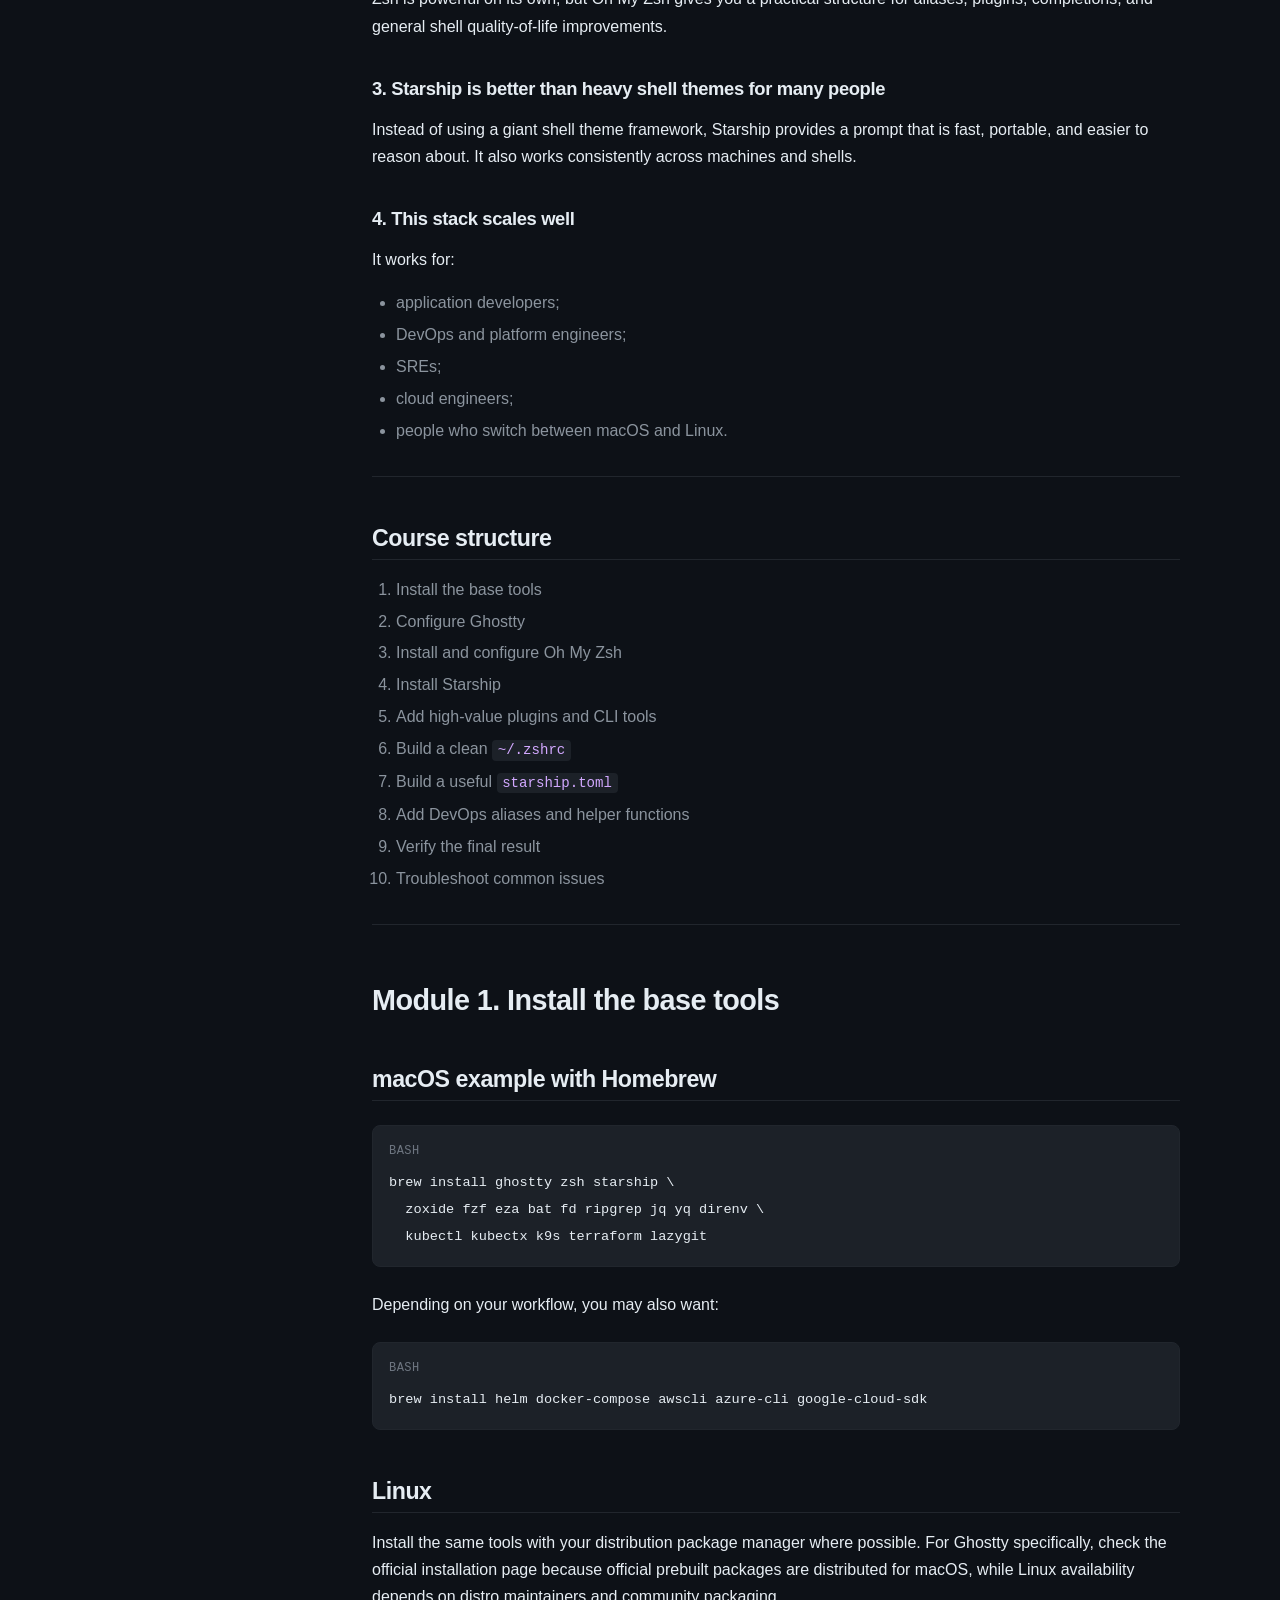
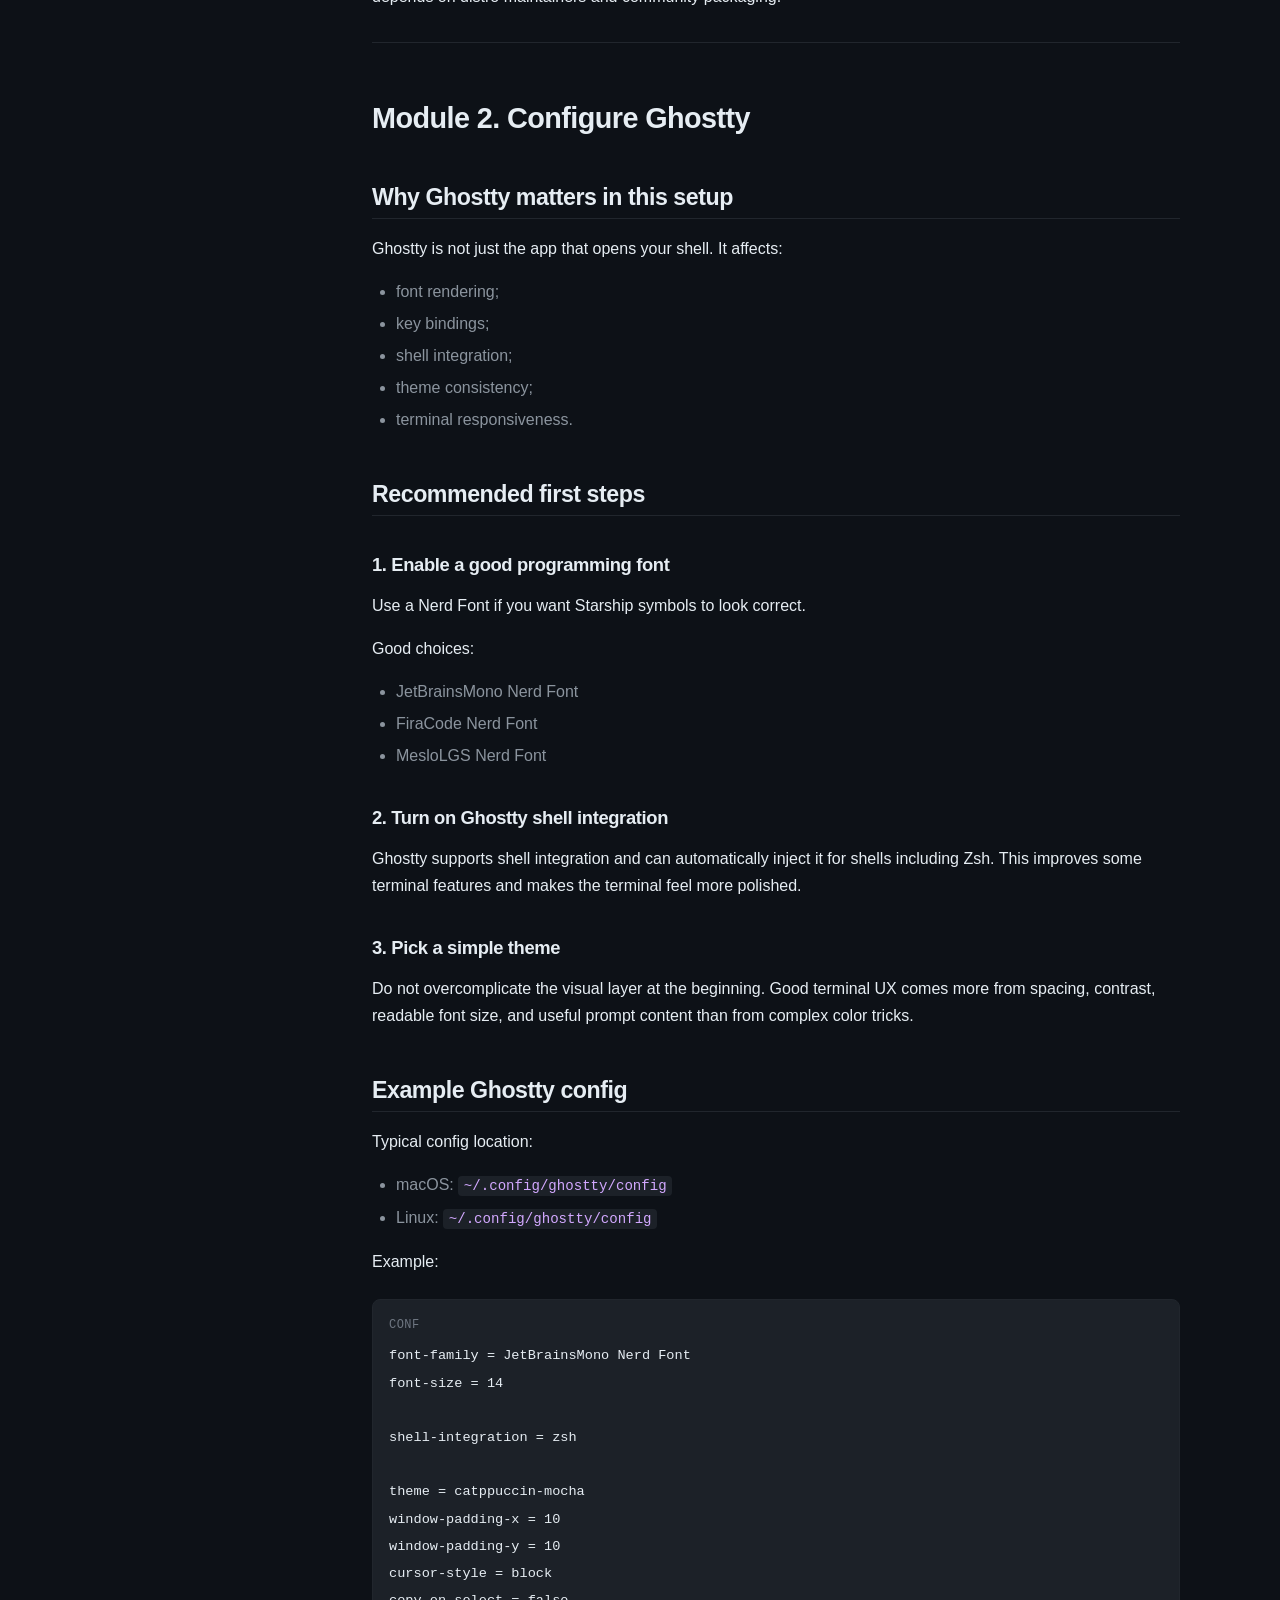
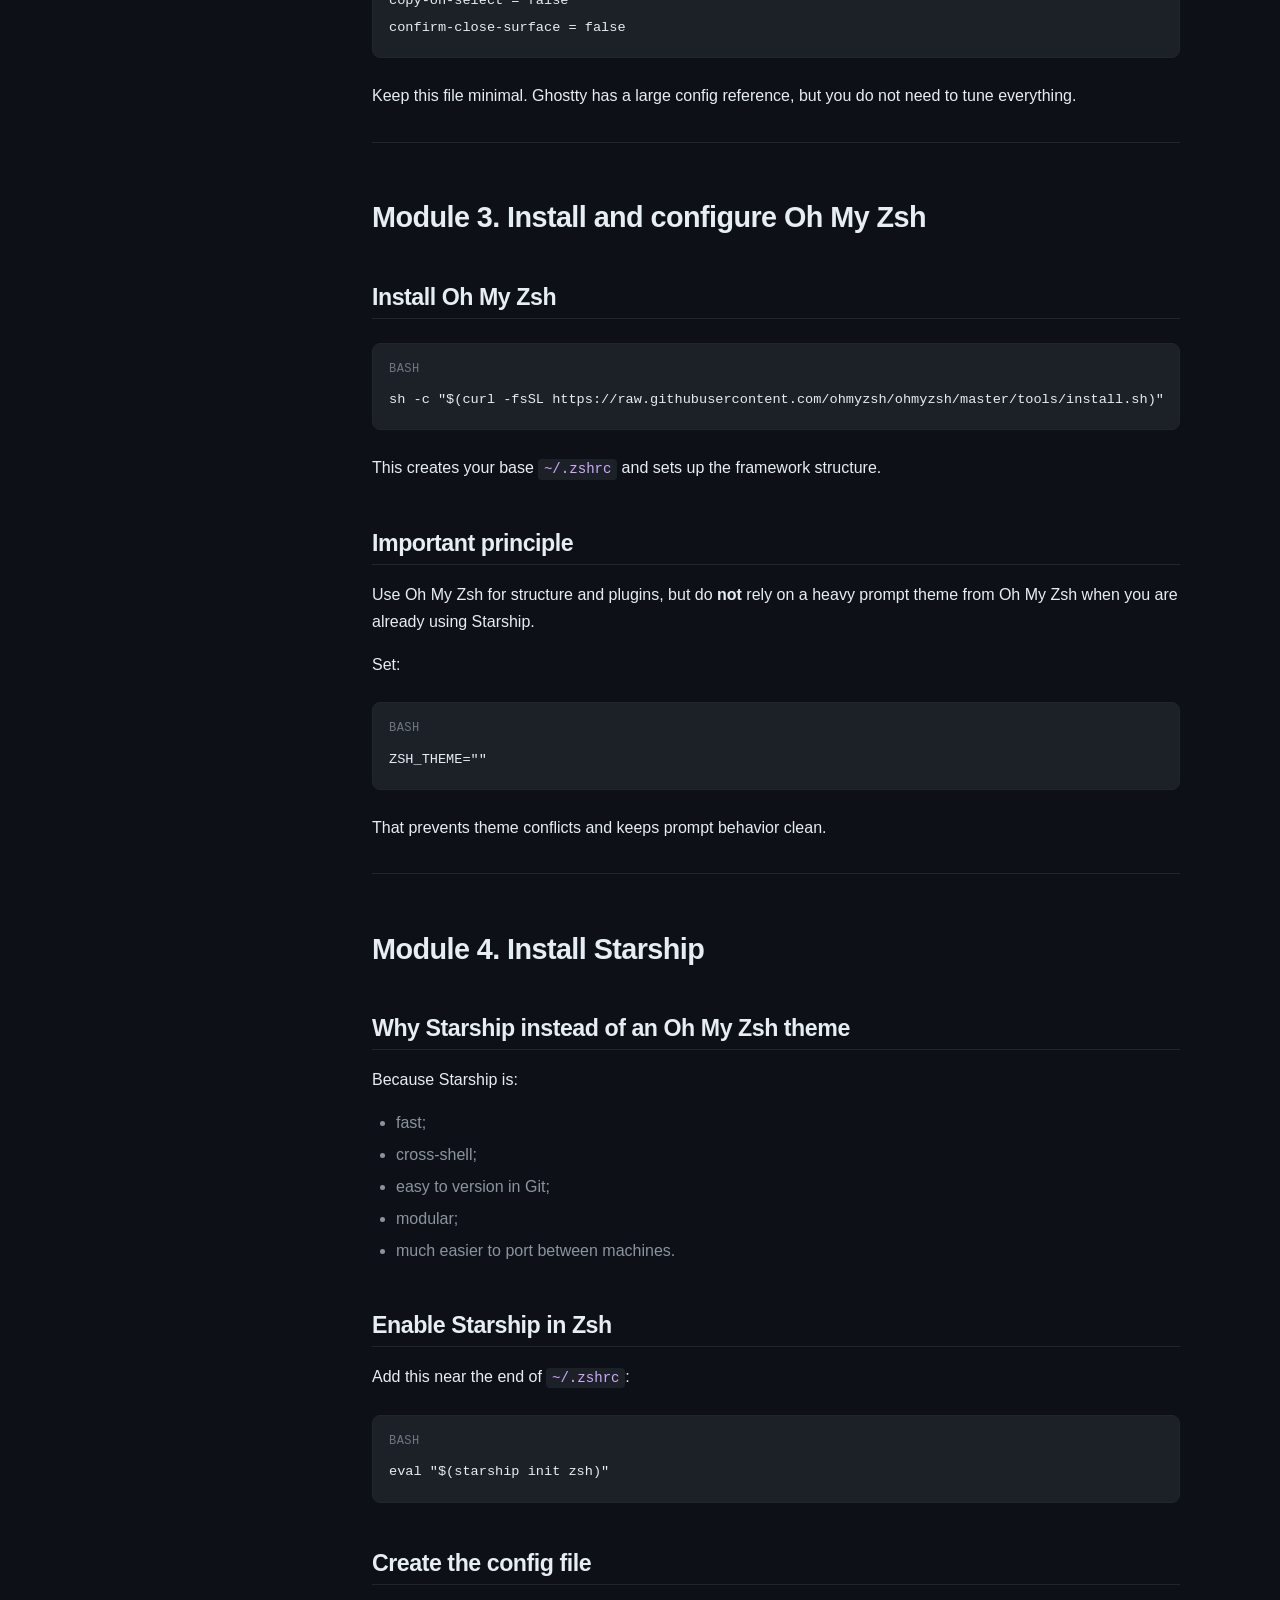
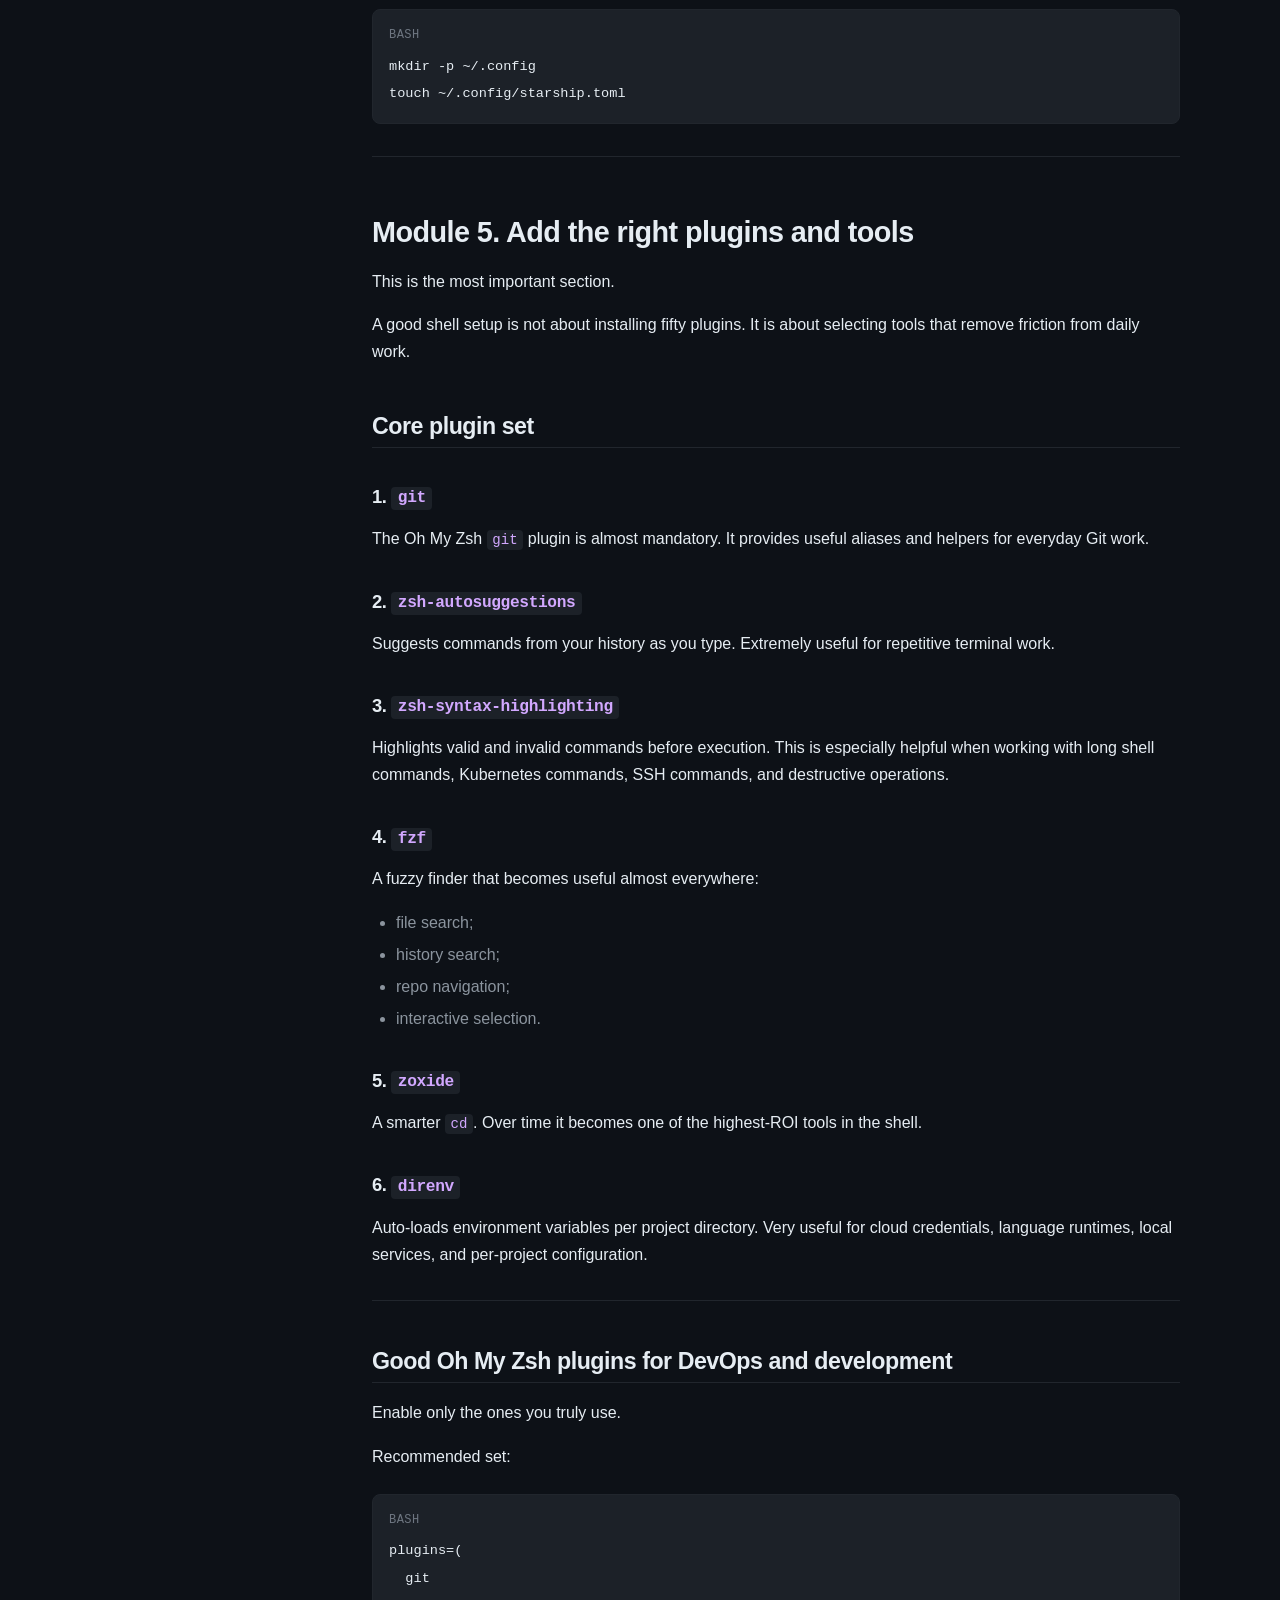
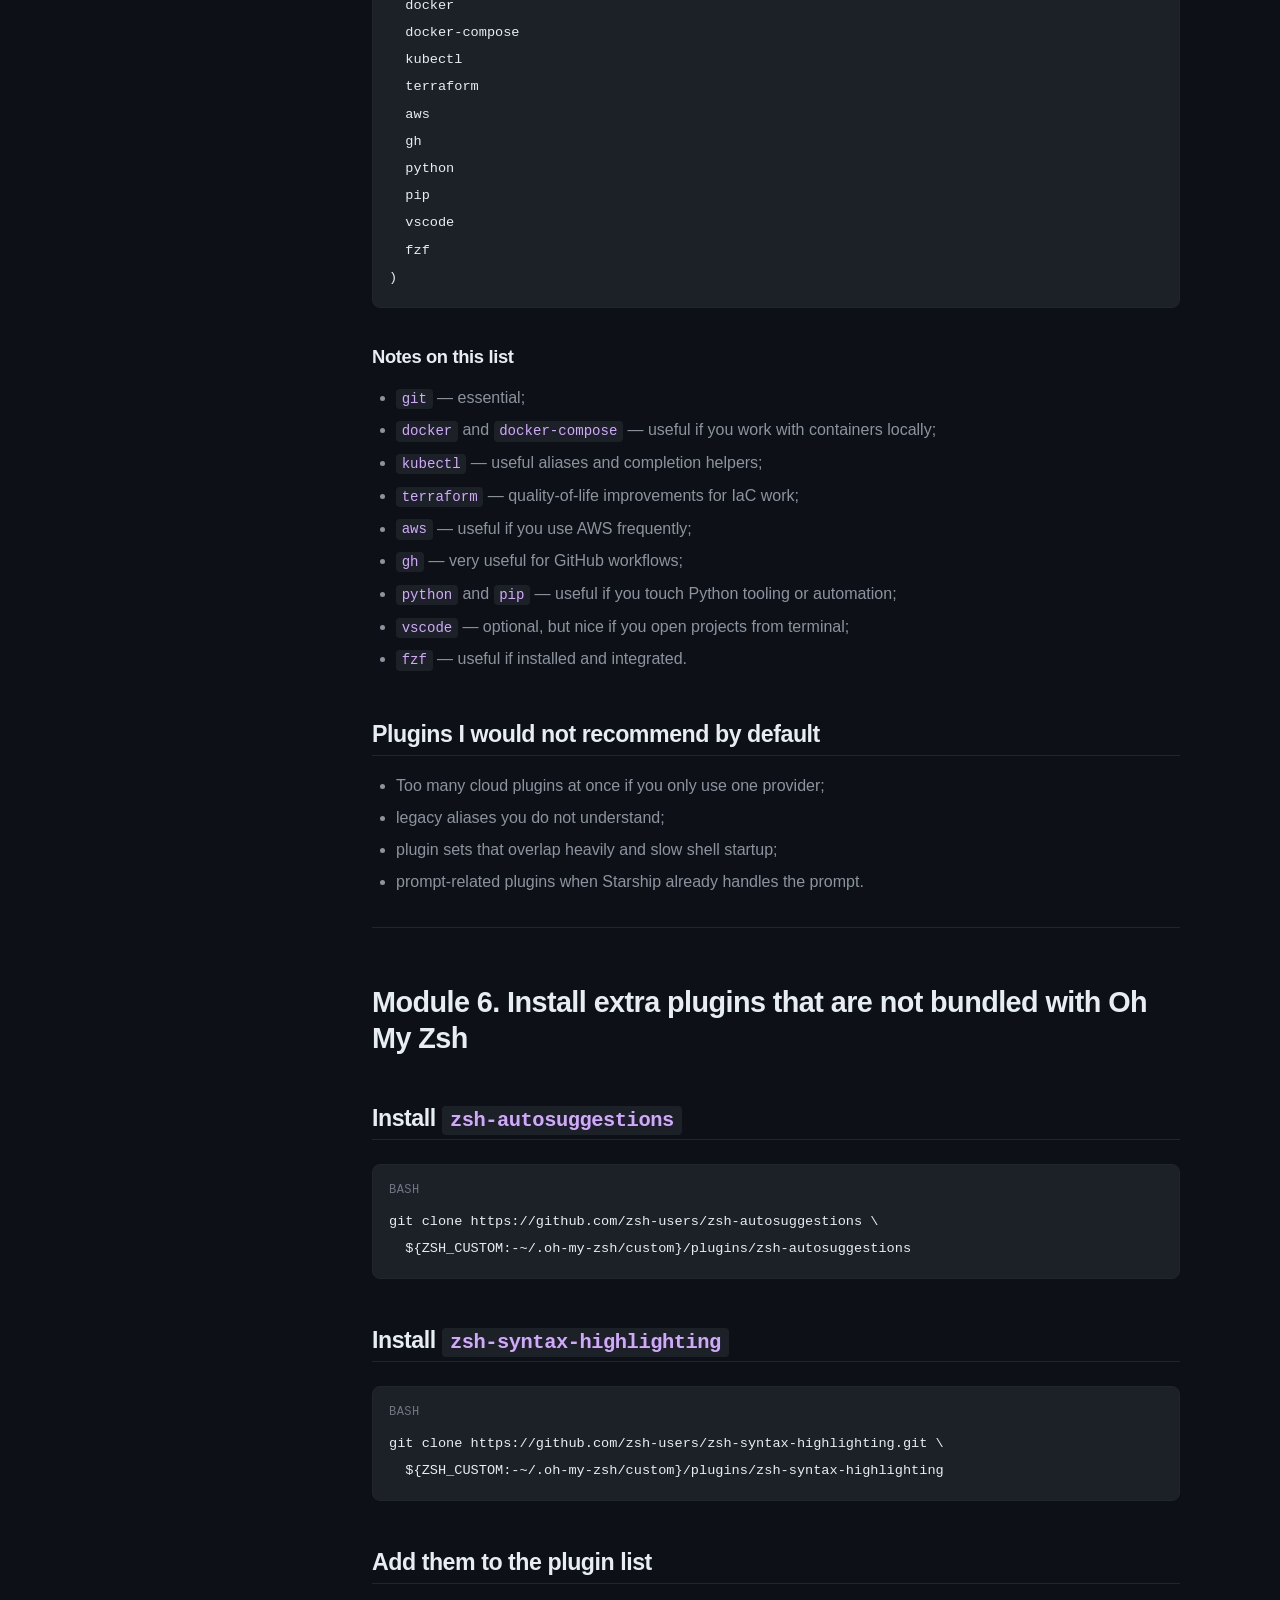
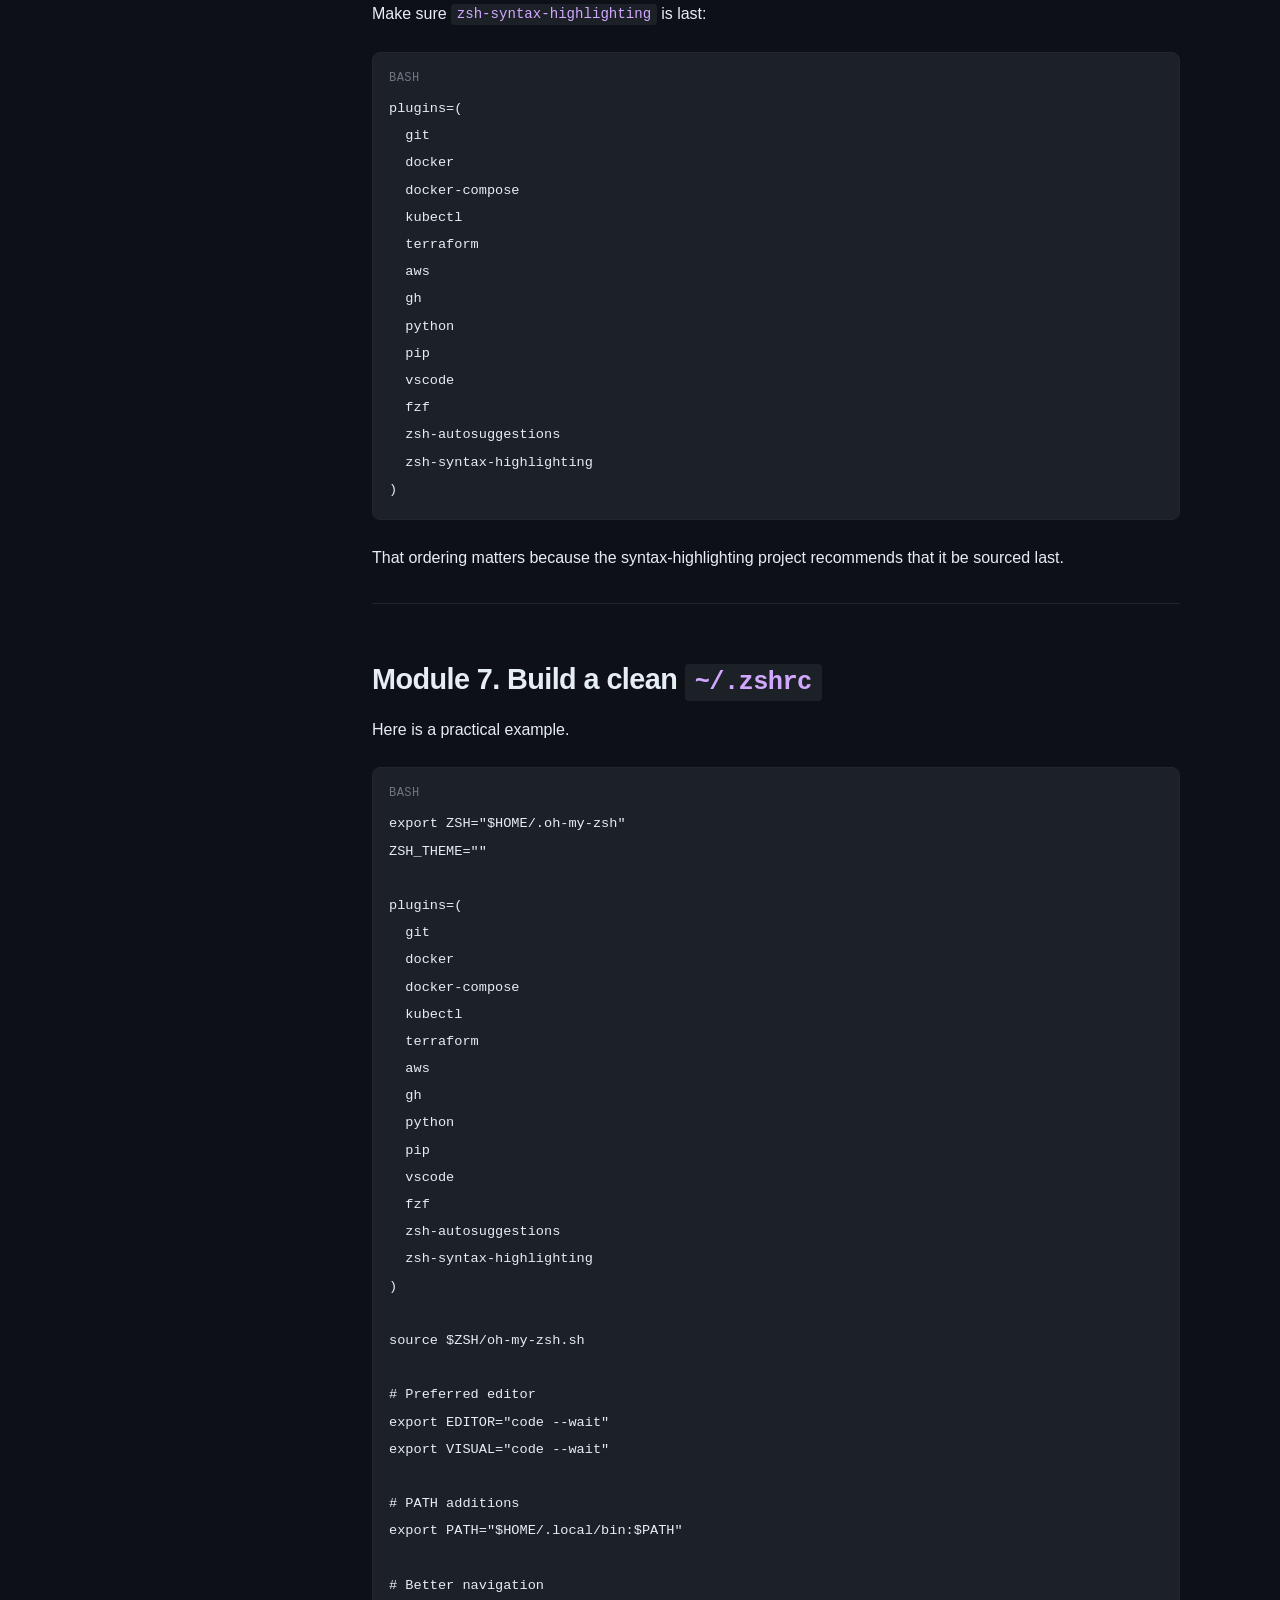
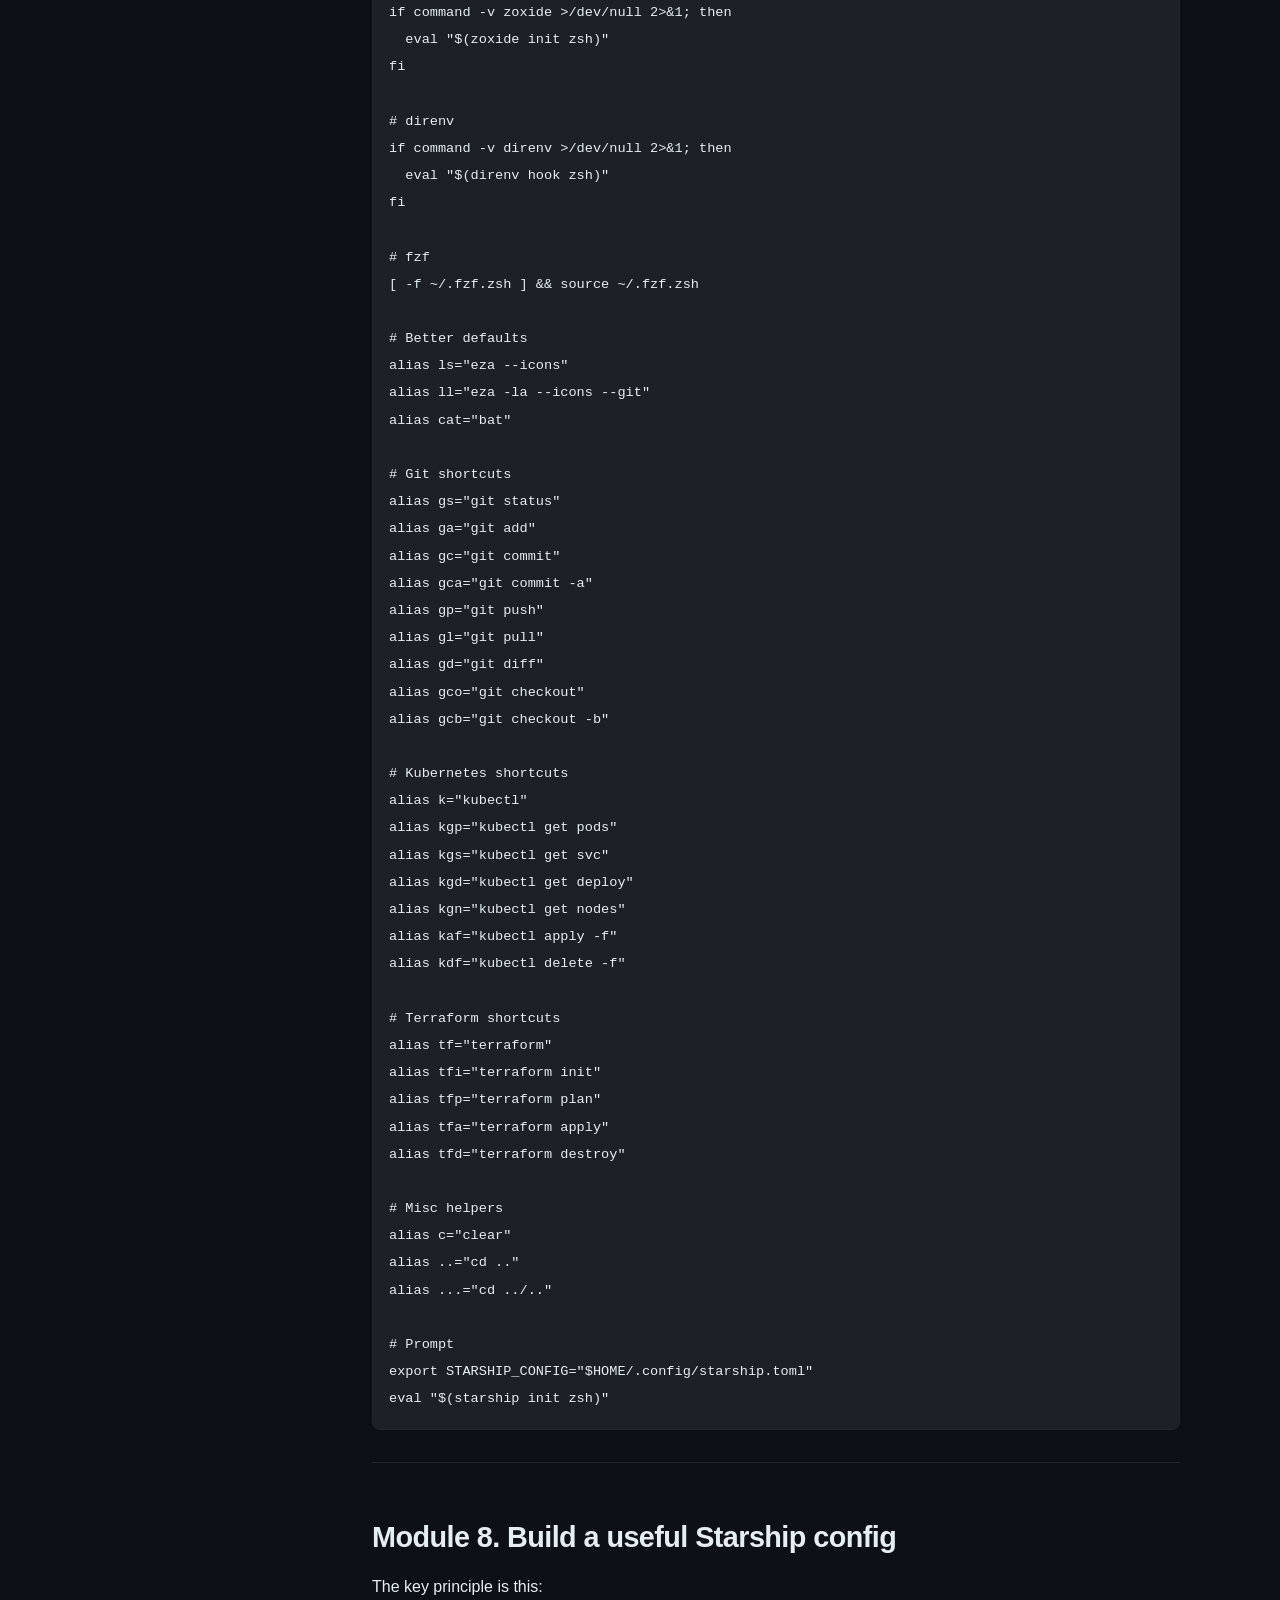
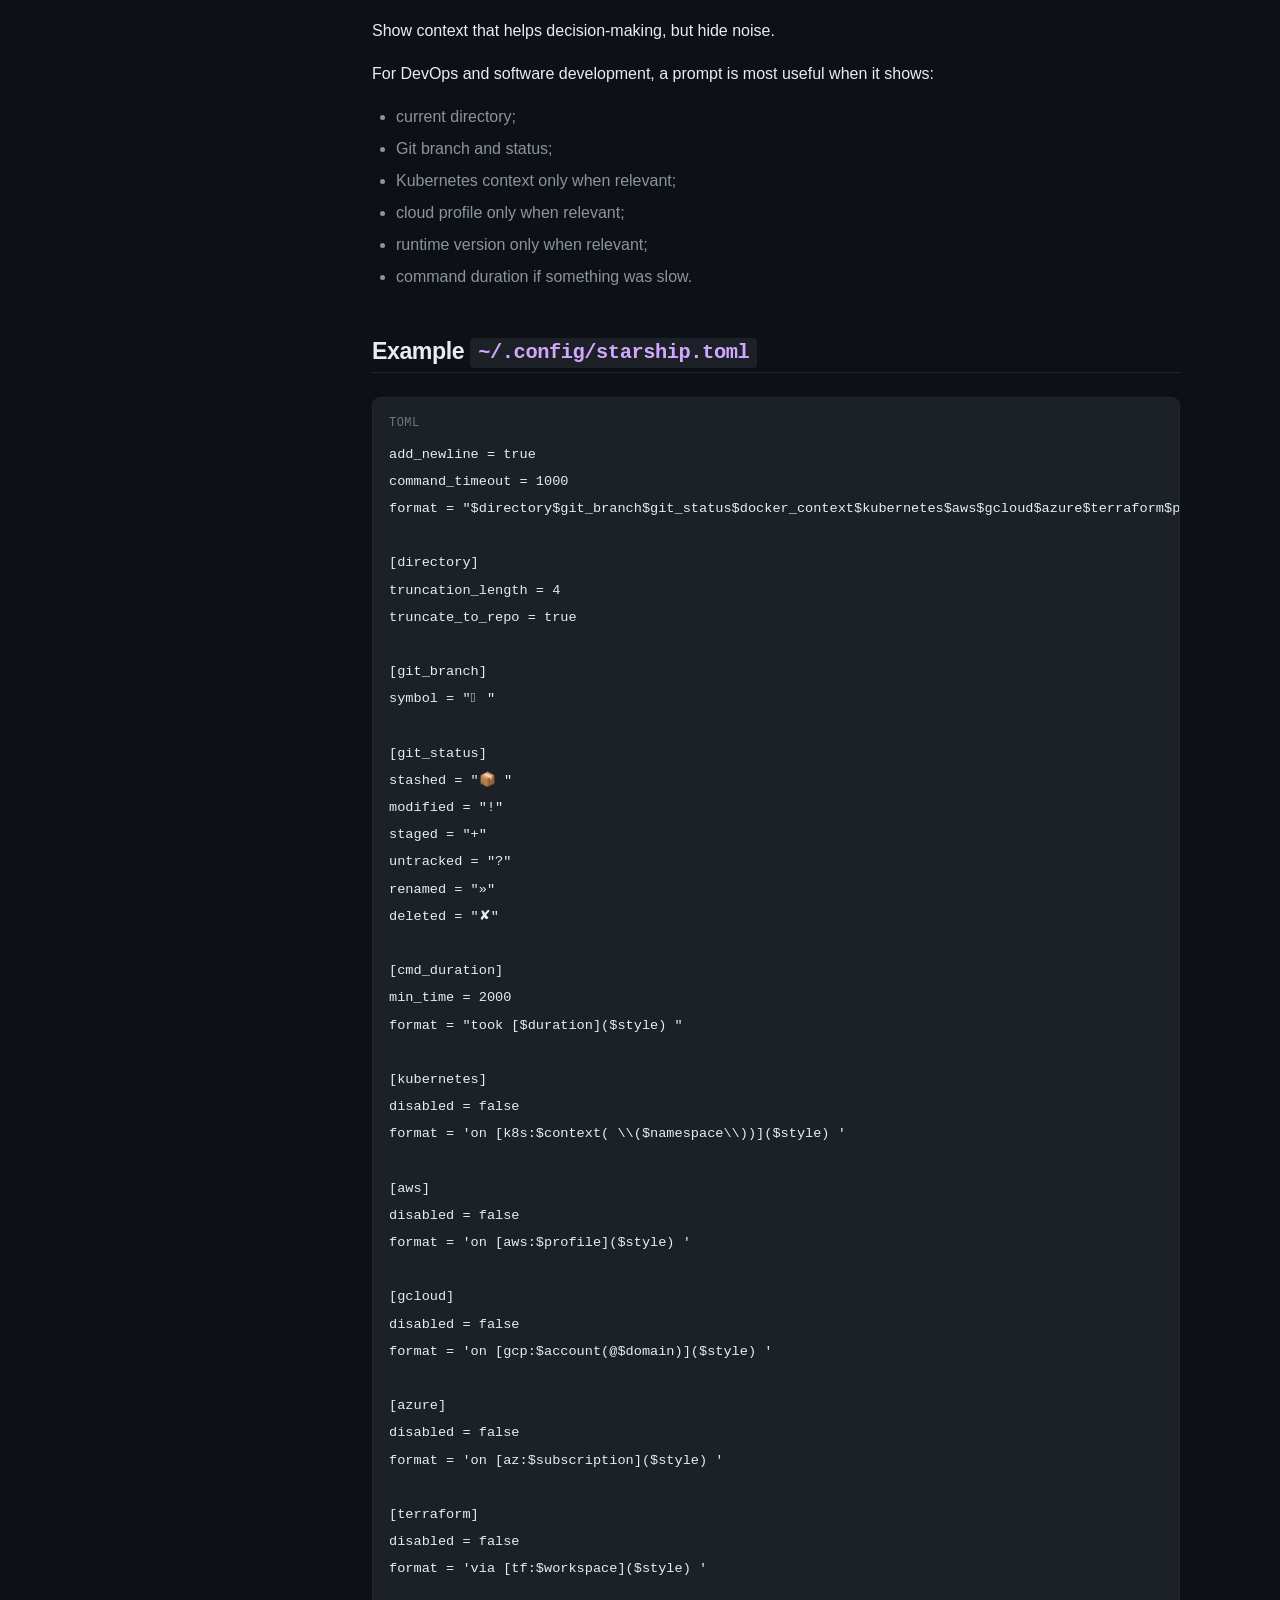
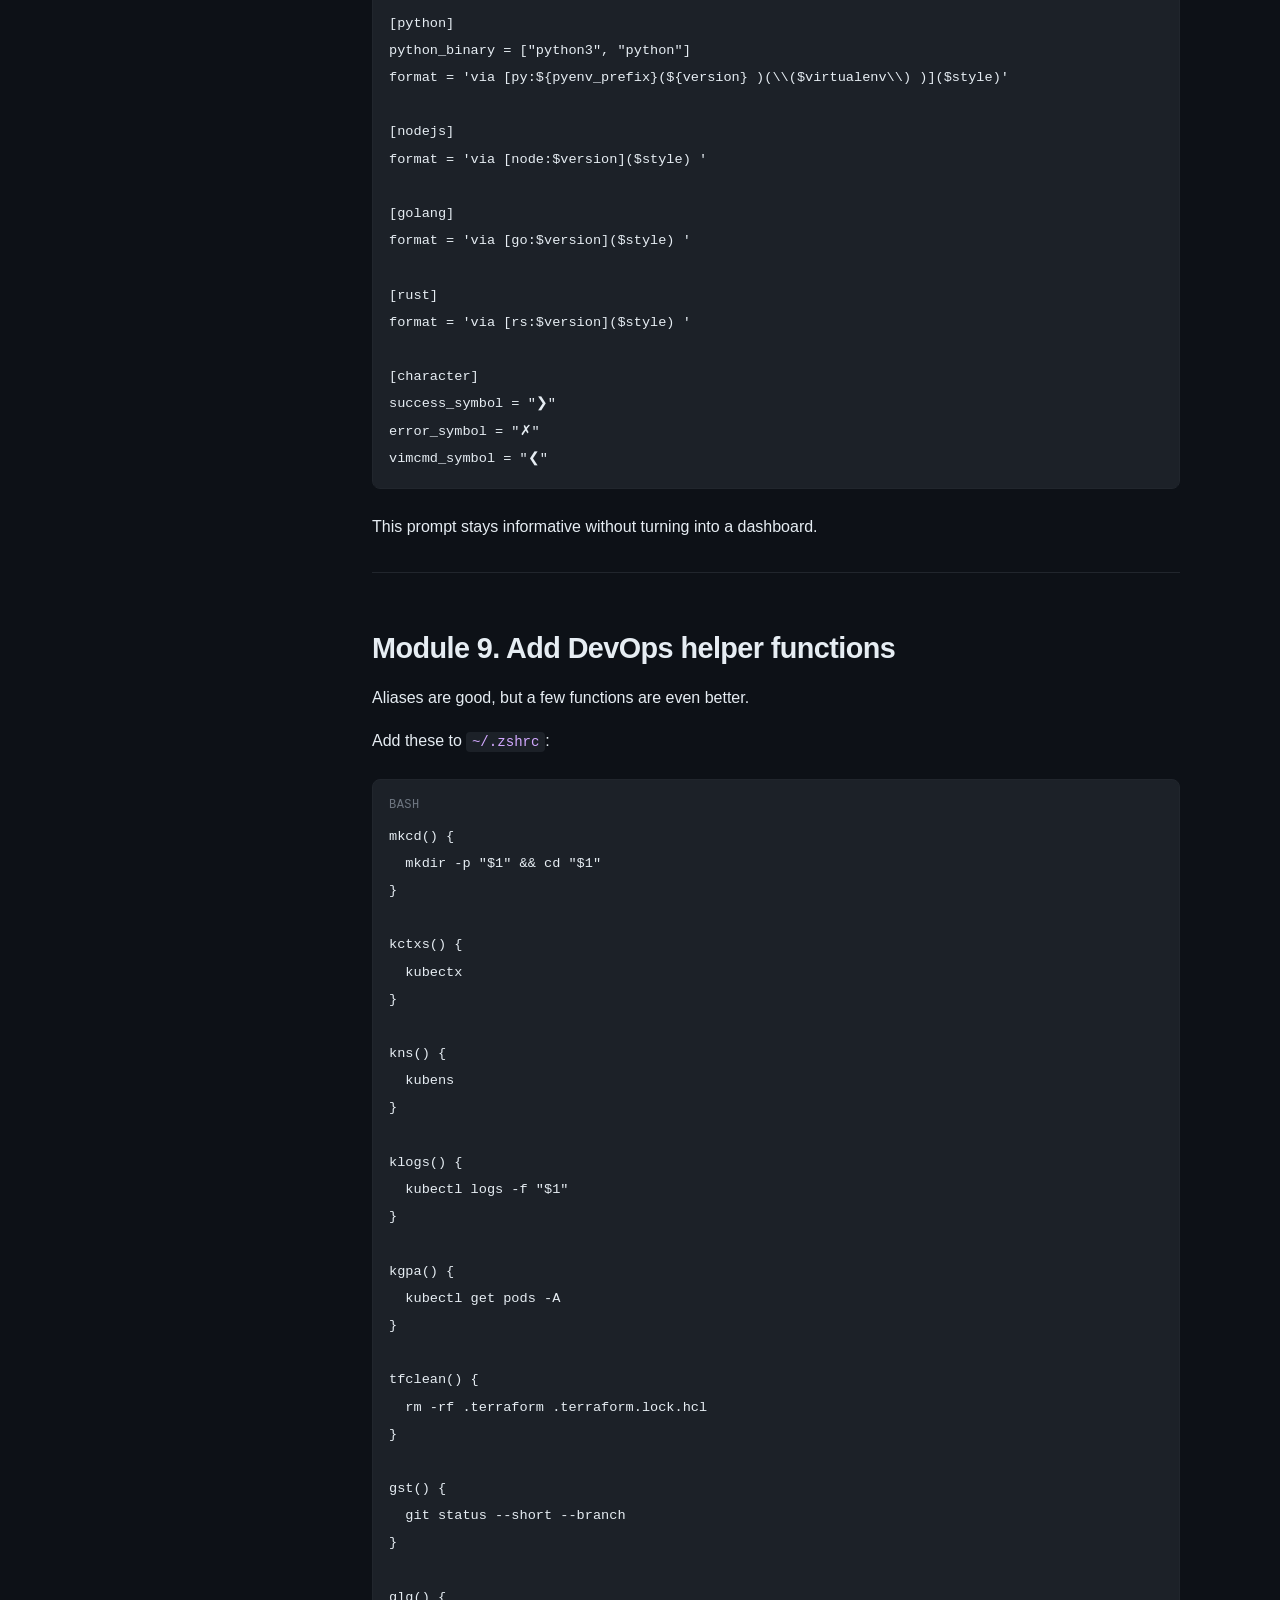
==== commit 74fec882: "Update site, chages theme" ====
--- a/en/index.html
+++ b/en/index.html
@@ -3,109 +3,57 @@
   <head>
     <meta charset="UTF-8">
     <meta name="viewport" content="width=device-width, initial-scale=1.0">
-    <title>DevOpus | English Guide</title>
-    <meta
-      name="description"
-      content="English guide page for the Ghostty, Oh My Zsh, and Starship setup, rendered from the source markdown."
-    >
-    <link rel="preconnect" href="https://fonts.googleapis.com">
-    <link rel="preconnect" href="https://fonts.gstatic.com" crossorigin>
-    <link
-      href="https://fonts.googleapis.com/css2?family=IBM+Plex+Mono:wght@400;500&family=Manrope:wght@400;500;600;700;800&family=Newsreader:opsz,wght@6..72,500;6..72,700&family=Space+Grotesk:wght@500;700&display=swap"
-      rel="stylesheet"
-    >
+    <title>English Guide | Ghostty + Oh My Zsh + Starship</title>
+    <meta name="description" content="Practical English guide for building a Ghostty, Oh My Zsh, and Starship terminal setup.">
     <link rel="stylesheet" href="../assets/site.css">
     <script src="../assets/site.js" defer></script>
   </head>
   <body>
-    <div class="page-shell">
-      <header class="site-header">
-        <div class="site-header__inner">
-          <a class="brand" href="../">
-            <span class="brand__mark">D</span>
-            <span class="brand__copy">
-              <strong>DevOpus</strong>
-              <span>AI Driven practical and pragmatic DevOps mentorship | Yaroslav Kostiannikov</span>
-            </span>
-          </a>
-          <nav class="nav">
-            <a href="../">Home</a>
-            <a href="#guide">Guide</a>
-            <a href="../other/">Other</a>
-            <a href="../mentoring-offer/">Offer</a>
-          </nav>
+    <header class="site-header">
+      <div class="container">
+        <a class="brand" href="../">
+          <span class="brand-icon">G</span>
+          <span>ghostty + ohmyzsh + starship</span>
+        </a>
+        <nav class="nav">
+          <a href="../">Home</a>
+          <a href="./" class="active">English Guide</a>
+          <a href="../other/">Other Guide</a>
+          <a href="../mentoring-offer/">Mentoring</a>
+        </nav>
+      </div>
+    </header>
+
+    <main>
+      <section class="hero" style="padding-bottom:0">
+        <div class="container" style="text-align:left;max-width:var(--max-width)">
+          <div class="hero-badge">English Guide</div>
+          <h1 style="max-width:none;text-align:left">Ghostty + Oh My Zsh + Starship for DevOps and Software Development</h1>
+          <p class="hero-lead" style="max-width:none;text-align:left;margin-bottom:0">
+            A practical mini-course for building a fast, clean, and productive terminal setup.
+          </p>
         </div>
-      </header>
+      </section>
 
-      <main class="main">
-        <section class="page-hero">
-          <div class="page-hero__grid">
-            <article class="panel panel--page reveal">
-              <span class="panel__flare panel__flare--warm"></span>
-              <span class="panel__flare panel__flare--cool"></span>
-              <span class="eyebrow">English guide</span>
-              <h1 class="page-title">Ghostty + Oh My Zsh + Starship for DevOps and Software Development</h1>
-              <p class="page-lead">
-                A practical mini-course for building a fast, clean, and productive terminal setup. This page
-                renders the guide directly from the source markdown file so the content stays tied to the repository.
-              </p>
-              <div class="button-row">
-                <a class="button button--primary" href="#guide">Read the guide</a>
-                <a class="button button--secondary" href="../mentoring-offer/">Open mentoring offer</a>
-                <a class="button button--ghost" href="../other/">Open Other version</a>
-              </div>
-            </article>
+      <div class="container">
+        <div class="guide-layout">
+          <aside class="guide-sidebar">
+            <div class="toc-title">On this page</div>
+            <nav class="toc" data-markdown-toc></nav>
+          </aside>
+          <article class="guide-main">
+            <div class="loading-msg" data-markdown-status>Loading guide...</div>
+            <div class="prose" data-markdown-content></div>
+          </article>
+        </div>
+      </div>
+    </main>
 
-            <aside class="panel panel--page reveal">
-              <div class="summary-grid">
-                <article class="summary-card">
-                  <h3>Who it is for</h3>
-                  <p>People who spend a lot of time in the terminal and want a setup that stays fast and useful.</p>
-                </article>
-                <article class="summary-card">
-                  <h3>You will build</h3>
-                  <p>Ghostty, Zsh, Oh My Zsh, Starship, plugin selection, CLI tooling, aliases, and a clean config.</p>
-                </article>
-                <article class="summary-card">
-                  <h3>Course shape</h3>
-                  <p>Install, configure, extend, validate, and troubleshoot across a practical 10-step structure.</p>
-                </article>
-              </div>
-              <div class="chip-row">
-                <span class="chip">Terminal UX</span>
-                <span class="chip">Prompt design</span>
-                <span class="chip">Plugins</span>
-                <span class="chip">DevOps workflow</span>
-              </div>
-            </aside>
-          </div>
-        </section>
-
-        <section class="guide-layout" id="guide">
-          <aside class="guide-sidebar">
-            <div class="panel panel--sidebar reveal">
-              <span class="section-label">Contents</span>
-              <h2 class="sidebar-title">Guide map</h2>
-              <nav class="toc" data-markdown-toc></nav>
-            </div>
-            <div class="panel panel--sidebar reveal">
-              <span class="section-label">Quick view</span>
-              <ul class="summary-list">
-                <li>Practical guidance instead of plugin maximalism</li>
-                <li>Balanced setup for speed, clarity, and maintainability</li>
-                <li>Readable page that follows the source file structure</li>
-              </ul>
-            </div>
-          </aside>
-
-          <article class="guide-main">
-            <div class="markdown-frame reveal">
-              <div class="markdown-status" data-markdown-status>Loading guide content…</div>
-              <div class="prose" data-markdown-content></div>
-            </div>
-          </article>
-        </section>
-      </main>
-    </div>
+    <footer class="site-footer">
+      <div class="container">
+        <span>DevOpus | Yaroslav Kostiannikov</span>
+        <a href="../mentoring-offer/">Mentoring Offer</a>
+      </div>
+    </footer>
   </body>
 </html>
--- a/assets/site.css
+++ b/assets/site.css
@@ -1,27 +1,25 @@
 :root {
-  --bg: #f7f1e8;
-  --bg-soft: #efe5d6;
-  --paper: rgba(255, 252, 246, 0.88);
-  --paper-strong: #fffdf9;
-  --ink: #121724;
-  --muted: #5a6677;
-  --line: rgba(18, 23, 36, 0.12);
-  --line-strong: rgba(18, 23, 36, 0.22);
-  --accent: #d6542d;
-  --accent-2: #0e7c73;
-  --accent-3: #f2b84b;
-  --shadow: 0 24px 80px rgba(18, 23, 36, 0.12);
-  --radius-xl: 34px;
-  --radius-lg: 24px;
-  --radius-md: 18px;
-  --max-width: 1220px;
-  --font-body: "Manrope", "Segoe UI", sans-serif;
-  --font-heading: "Space Grotesk", "Segoe UI", sans-serif;
-  --font-display: "Newsreader", Georgia, serif;
-  --font-mono: "IBM Plex Mono", "SFMono-Regular", monospace;
-}
-
-* {
+  --bg: #0d1117;
+  --bg-card: #161b22;
+  --bg-code: #1c2128;
+  --bg-elevated: #1c2230;
+  --border: #30363d;
+  --border-light: #21262d;
+  --text: #e6edf3;
+  --text-muted: #8b949e;
+  --text-dim: #6e7681;
+  --accent: #58a6ff;
+  --accent-2: #3fb950;
+  --accent-3: #d2a8ff;
+  --accent-warn: #d29922;
+  --font-body: -apple-system, BlinkMacSystemFont, "Segoe UI", Helvetica, Arial, sans-serif;
+  --font-mono: "SFMono-Regular", Consolas, "Liberation Mono", Menlo, monospace;
+  --max-width: 1080px;
+  --radius: 8px;
+  --radius-lg: 12px;
+}
+
+*, *::before, *::after {
   box-sizing: border-box;
 }
 
@@ -33,674 +31,601 @@
   margin: 0;
   min-height: 100vh;
   font-family: var(--font-body);
-  color: var(--ink);
-  background:
-    radial-gradient(circle at top left, rgba(214, 84, 45, 0.14), transparent 28%),
-    radial-gradient(circle at 85% 0%, rgba(14, 124, 115, 0.14), transparent 28%),
-    radial-gradient(circle at 50% 100%, rgba(242, 184, 75, 0.16), transparent 22%),
-    linear-gradient(180deg, #fbf6ef 0%, #f3eadf 54%, #f8f4ed 100%);
-}
-
-body::before {
-  content: "";
-  position: fixed;
-  inset: 0;
-  pointer-events: none;
-  background-image:
-    linear-gradient(rgba(18, 23, 36, 0.03) 1px, transparent 1px),
-    linear-gradient(90deg, rgba(18, 23, 36, 0.03) 1px, transparent 1px);
-  background-size: 36px 36px;
-  mask-image: radial-gradient(circle at center, #000 28%, transparent 82%);
-  opacity: 0.55;
+  font-size: 16px;
+  line-height: 1.6;
+  color: var(--text);
+  background: var(--bg);
+  -webkit-font-smoothing: antialiased;
 }
 
 a {
-  color: inherit;
+  color: var(--accent);
   text-decoration: none;
 }
 
-.page-shell {
-  position: relative;
-  z-index: 1;
+a:hover {
+  text-decoration: underline;
+}
+
+img {
+  max-width: 100%;
+}
+
+/* --- Layout --- */
+
+.container {
   width: min(calc(100% - 32px), var(--max-width));
   margin: 0 auto;
-  padding-bottom: 56px;
-}
+}
+
+/* --- Header --- */
 
 .site-header {
   position: sticky;
-  top: 18px;
-  z-index: 40;
-  padding-top: 18px;
-}
-
-.site-header__inner {
+  top: 0;
+  z-index: 50;
+  background: rgba(13, 17, 23, 0.85);
+  backdrop-filter: blur(12px);
+  border-bottom: 1px solid var(--border-light);
+}
+
+.site-header .container {
   display: flex;
   align-items: center;
   justify-content: space-between;
-  gap: 18px;
-  padding: 14px 18px;
-  border: 1px solid var(--line);
-  border-radius: 999px;
-  background: rgba(255, 251, 244, 0.78);
-  backdrop-filter: blur(18px);
-  box-shadow: var(--shadow);
+  height: 60px;
+  gap: 16px;
 }
 
 .brand {
+  display: flex;
+  align-items: center;
+  gap: 10px;
+  color: var(--text);
+  font-weight: 600;
+  font-size: 1rem;
+  white-space: nowrap;
+}
+
+.brand:hover {
+  text-decoration: none;
+  color: var(--text);
+}
+
+.brand-icon {
+  display: grid;
+  place-items: center;
+  width: 32px;
+  height: 32px;
+  border-radius: 6px;
+  font-size: 0.85rem;
+  font-weight: 700;
+  color: #fff;
+  background: linear-gradient(135deg, var(--accent) 0%, var(--accent-3) 100%);
+}
+
+.nav {
+  display: flex;
+  gap: 4px;
+}
+
+.nav a {
+  padding: 6px 12px;
+  border-radius: 6px;
+  color: var(--text-muted);
+  font-size: 0.875rem;
+  transition: color 150ms, background 150ms;
+}
+
+.nav a:hover {
+  color: var(--text);
+  background: rgba(255,255,255,0.06);
+  text-decoration: none;
+}
+
+.nav a.active {
+  color: var(--text);
+  background: rgba(255,255,255,0.08);
+}
+
+/* --- Hero --- */
+
+.hero {
+  padding: 80px 0 60px;
+  text-align: center;
+}
+
+.hero-badge {
   display: inline-flex;
   align-items: center;
-  gap: 14px;
-  min-width: 0;
-}
-
-.brand__mark {
-  width: 40px;
-  height: 40px;
-  display: grid;
-  place-items: center;
-  border-radius: 14px;
-  color: #fff;
-  font-family: var(--font-heading);
-  font-size: 1rem;
+  gap: 8px;
+  padding: 4px 14px;
+  border-radius: 999px;
+  border: 1px solid var(--border);
+  background: var(--bg-card);
+  color: var(--accent-2);
+  font-family: var(--font-mono);
+  font-size: 0.8rem;
+  margin-bottom: 24px;
+}
+
+.hero h1 {
+  margin: 0 auto 16px;
+  max-width: 720px;
+  font-size: clamp(2rem, 5vw, 3rem);
   font-weight: 700;
-  background: linear-gradient(135deg, var(--accent) 0%, var(--accent-2) 100%);
-  box-shadow: 0 16px 32px rgba(14, 124, 115, 0.24);
-}
-
-.brand__copy {
-  display: grid;
-  gap: 2px;
-  min-width: 0;
-}
-
-.brand__copy strong {
-  font-family: var(--font-heading);
-  font-size: 0.98rem;
+  line-height: 1.15;
   letter-spacing: -0.03em;
-}
-
-.brand__copy span {
-  color: var(--muted);
-  font-size: 0.81rem;
-  white-space: nowrap;
-  overflow: hidden;
-  text-overflow: ellipsis;
-}
-
-.nav {
+  color: var(--text);
+}
+
+.hero-lead {
+  margin: 0 auto 32px;
+  max-width: 600px;
+  color: var(--text-muted);
+  font-size: 1.1rem;
+  line-height: 1.6;
+}
+
+.button-row {
   display: flex;
   flex-wrap: wrap;
   justify-content: center;
-  gap: 8px;
-}
-
-.nav a {
-  padding: 10px 14px;
-  border-radius: 999px;
-  color: var(--muted);
-  font-size: 0.95rem;
-  transition: background 160ms ease, color 160ms ease;
-}
-
-.nav a:hover,
-.nav a:focus-visible,
-.toc a:hover,
-.toc a:focus-visible {
-  background: rgba(18, 23, 36, 0.06);
-  color: var(--ink);
-}
-
-.main {
-  padding-top: 28px;
-}
-
-.hero {
-  display: grid;
-  grid-template-columns: minmax(0, 1.1fr) minmax(310px, 0.9fr);
-  gap: 22px;
-  padding-top: 26px;
-}
-
-.panel {
-  position: relative;
-  overflow: hidden;
-  border: 1px solid var(--line);
-  border-radius: var(--radius-xl);
-  background: linear-gradient(180deg, rgba(255, 253, 249, 0.95), rgba(255, 250, 243, 0.82));
-  box-shadow: var(--shadow);
-}
-
-.panel--hero,
-.panel--page,
-.panel--sidebar {
-  padding: 34px;
-}
-
-.panel__flare {
-  position: absolute;
-  border-radius: 999px;
-  pointer-events: none;
-  filter: blur(4px);
-}
-
-.panel__flare--warm {
-  top: -48px;
-  right: -38px;
-  width: 210px;
-  height: 210px;
-  background: rgba(214, 84, 45, 0.14);
-}
-
-.panel__flare--cool {
-  left: -52px;
-  bottom: -74px;
-  width: 250px;
-  height: 250px;
-  background: rgba(14, 124, 115, 0.12);
-}
-
-.eyebrow,
-.section-label {
+  gap: 12px;
+}
+
+.btn {
   display: inline-flex;
   align-items: center;
   gap: 8px;
-  padding: 8px 12px;
-  border-radius: 999px;
-  color: var(--accent-2);
-  background: rgba(14, 124, 115, 0.1);
-  font-size: 0.82rem;
-  font-weight: 800;
-  letter-spacing: 0.08em;
-  text-transform: uppercase;
-}
-
-.hero-title,
-.page-title,
-.section-head h2,
-.sidebar-title,
-.panel h3,
-.price-card h3 {
-  margin: 16px 0 12px;
-  font-family: var(--font-heading);
-  letter-spacing: -0.05em;
-  line-height: 0.98;
-}
-
-.hero-title {
-  font-size: clamp(3rem, 6vw, 6rem);
-  max-width: 11ch;
-}
-
-.page-title {
-  font-size: clamp(2.8rem, 5vw, 4.8rem);
-  max-width: 12ch;
-}
-
-.hero-lead,
-.page-lead,
-.section-head p,
-.muted,
-.price-card p,
-.feature-card p,
-.guide-card p,
-.summary-card p {
+  padding: 10px 20px;
+  border-radius: 6px;
+  font-size: 0.9rem;
+  font-weight: 600;
+  border: 1px solid transparent;
+  transition: background 150ms, border-color 150ms;
+  cursor: pointer;
+}
+
+.btn:hover {
+  text-decoration: none;
+}
+
+.btn-primary {
+  color: #fff;
+  background: var(--accent);
+  border-color: var(--accent);
+}
+
+.btn-primary:hover {
+  background: #4c9aef;
+  color: #fff;
+}
+
+.btn-outline {
+  color: var(--text-muted);
+  border-color: var(--border);
+  background: transparent;
+}
+
+.btn-outline:hover {
+  color: var(--text);
+  border-color: var(--text-muted);
+}
+
+/* --- Section --- */
+
+.section {
+  padding: 48px 0;
+}
+
+.section + .section {
+  border-top: 1px solid var(--border-light);
+}
+
+.section-title {
+  margin: 0 0 8px;
+  font-size: 1.4rem;
+  font-weight: 600;
+  letter-spacing: -0.02em;
+}
+
+.section-subtitle {
+  margin: 0 0 28px;
+  color: var(--text-muted);
+  font-size: 0.95rem;
+}
+
+/* --- Card Grid --- */
+
+.card-grid {
+  display: grid;
+  grid-template-columns: repeat(auto-fill, minmax(280px, 1fr));
+  gap: 16px;
+}
+
+.card {
+  padding: 20px;
+  border: 1px solid var(--border-light);
+  border-radius: var(--radius-lg);
+  background: var(--bg-card);
+  transition: border-color 200ms;
+}
+
+.card:hover {
+  border-color: var(--border);
+}
+
+.card h3 {
+  margin: 0 0 8px;
+  font-size: 1rem;
+  font-weight: 600;
+  color: var(--text);
+}
+
+.card p {
   margin: 0;
-  color: var(--muted);
-  line-height: 1.75;
-  font-size: 1rem;
-}
-
-.hero-quote {
-  margin: 26px 0 0;
-  padding: 18px 20px;
-  border: 1px solid var(--line);
-  border-radius: var(--radius-md);
-  background: rgba(18, 23, 36, 0.04);
-  font-family: var(--font-display);
-  font-size: 1.36rem;
-  line-height: 1.45;
-}
-
-.button-row {
-  display: flex;
-  flex-wrap: wrap;
-  gap: 12px;
-  margin-top: 24px;
-}
-
-.button {
-  display: inline-flex;
-  align-items: center;
-  justify-content: center;
-  gap: 10px;
-  padding: 14px 20px;
-  border-radius: 999px;
-  font-weight: 800;
-  transition: transform 160ms ease, box-shadow 160ms ease, background 160ms ease;
-}
-
-.button:hover,
-.button:focus-visible {
-  transform: translateY(-2px);
-}
-
-.button--primary {
-  color: #fff;
-  background: linear-gradient(135deg, var(--accent) 0%, var(--accent-2) 100%);
-  box-shadow: 0 18px 36px rgba(14, 124, 115, 0.24);
-}
-
-.button--secondary {
-  color: var(--ink);
-  background: rgba(18, 23, 36, 0.05);
-  border: 1px solid var(--line);
-}
-
-.button--ghost {
-  color: var(--muted);
-  background: transparent;
-  border: 1px dashed rgba(18, 23, 36, 0.18);
-}
+  color: var(--text-muted);
+  font-size: 0.9rem;
+  line-height: 1.55;
+}
+
+.card-link {
+  color: inherit;
+}
+
+.card-link:hover {
+  text-decoration: none;
+}
+
+.card-link:hover .card {
+  border-color: var(--accent);
+}
+
+.card-link:hover .card h3 {
+  color: var(--accent);
+}
+
+/* --- Stack chips --- */
 
 .chip-row {
   display: flex;
   flex-wrap: wrap;
-  gap: 10px;
-  margin-top: 26px;
+  gap: 8px;
+  margin-top: 20px;
+  justify-content: center;
 }
 
 .chip {
   display: inline-flex;
   align-items: center;
-  gap: 8px;
-  padding: 10px 14px;
+  gap: 6px;
+  padding: 5px 12px;
   border-radius: 999px;
-  background: rgba(18, 23, 36, 0.06);
-  color: var(--ink);
-  font-size: 0.92rem;
-}
-
-.manifest-grid,
-.feature-grid,
-.offer-grid,
-.guide-grid,
-.summary-grid,
-.support-grid,
+  border: 1px solid var(--border);
+  background: var(--bg-card);
+  color: var(--text-muted);
+  font-size: 0.8rem;
+  font-family: var(--font-mono);
+}
+
+/* --- Quote --- */
+
+.quote-block {
+  margin: 28px 0;
+  padding: 16px 20px;
+  border-left: 3px solid var(--accent-3);
+  border-radius: 0 var(--radius) var(--radius) 0;
+  background: var(--bg-card);
+  color: var(--text-muted);
+  font-size: 1rem;
+  line-height: 1.65;
+}
+
+/* --- Pricing --- */
+
 .pricing-grid {
   display: grid;
-  grid-template-columns: repeat(12, minmax(0, 1fr));
-  gap: 18px;
-}
-
-.manifest-card,
-.feature-card,
-.guide-card,
-.summary-card,
-.support-card,
+  grid-template-columns: repeat(auto-fill, minmax(220px, 1fr));
+  gap: 16px;
+}
+
 .price-card {
   padding: 24px;
-  border: 1px solid var(--line);
+  border: 1px solid var(--border-light);
   border-radius: var(--radius-lg);
-  background: rgba(255, 255, 255, 0.68);
-  box-shadow: 0 18px 46px rgba(18, 23, 36, 0.08);
-}
-
-.manifest-card,
-.feature-card,
-.guide-card,
-.support-card {
-  grid-column: span 6;
-}
-
-.summary-card,
-.price-card {
-  grid-column: span 4;
-}
-
-.manifest-card h3,
-.feature-card h3,
-.guide-card h3,
-.summary-card h3,
-.support-card h3,
+  background: var(--bg-card);
+}
+
 .price-card h3 {
-  font-size: 1.35rem;
-}
-
-.section {
-  padding-top: 34px;
-}
-
-.section-head {
-  max-width: 760px;
-  margin-bottom: 18px;
-}
-
-.section-head h2 {
-  font-size: clamp(2rem, 4vw, 3.3rem);
-}
-
-.price {
-  margin: 12px 0;
-  font-family: var(--font-heading);
-  font-size: 2rem;
-  letter-spacing: -0.05em;
-}
-
-.price small {
-  font-size: 0.95rem;
-  color: var(--muted);
-}
-
-.bullet-list,
-.summary-list,
-.toc {
-  margin: 16px 0 0;
-  padding: 0;
-  list-style: none;
-}
-
-.bullet-list li,
-.summary-list li {
-  position: relative;
-  margin-bottom: 10px;
-  padding-left: 18px;
-  color: var(--muted);
-  line-height: 1.75;
-}
-
-.bullet-list li::before,
-.summary-list li::before {
-  content: "";
-  position: absolute;
-  left: 0;
-  top: 0.72em;
-  width: 8px;
-  height: 8px;
-  border-radius: 999px;
-  background: var(--accent);
-}
-
-.quote-band {
-  margin-top: 18px;
-  padding: 26px;
-  border-radius: var(--radius-lg);
-  border: 1px solid rgba(214, 84, 45, 0.18);
-  background: linear-gradient(135deg, rgba(214, 84, 45, 0.12), rgba(14, 124, 115, 0.08));
-  box-shadow: var(--shadow);
-}
-
-.quote-band blockquote {
+  margin: 0 0 4px;
+  font-size: 0.9rem;
+  color: var(--text-muted);
+  font-weight: 500;
+}
+
+.price-value {
+  margin: 0 0 8px;
+  font-size: 1.6rem;
+  font-weight: 700;
+  color: var(--text);
+  letter-spacing: -0.03em;
+}
+
+.price-card p {
   margin: 0;
-  font-family: var(--font-display);
-  font-size: clamp(1.5rem, 3vw, 2.2rem);
-  line-height: 1.28;
-}
-
-.quote-band p {
-  margin: 14px 0 0;
-  color: var(--muted);
-}
-
-.page-hero {
-  padding-top: 28px;
-}
-
-.page-hero__grid {
-  display: grid;
-  grid-template-columns: minmax(0, 1.06fr) minmax(300px, 0.94fr);
-  gap: 20px;
-}
+  color: var(--text-dim);
+  font-size: 0.85rem;
+  line-height: 1.5;
+}
+
+/* --- Guide layout --- */
 
 .guide-layout {
   display: grid;
-  grid-template-columns: minmax(260px, 310px) minmax(0, 1fr);
-  gap: 20px;
-  padding-top: 22px;
+  grid-template-columns: 240px minmax(0, 1fr);
+  gap: 32px;
+  padding: 40px 0 60px;
 }
 
 .guide-sidebar {
   position: sticky;
-  top: 104px;
+  top: 76px;
   align-self: start;
-  display: grid;
-  gap: 16px;
-}
-
-.sidebar-title {
-  font-size: 1.4rem;
+  max-height: calc(100vh - 92px);
+  overflow-y: auto;
+}
+
+.toc-title {
+  margin: 0 0 12px;
+  font-size: 0.75rem;
+  font-weight: 600;
+  color: var(--text-dim);
+  text-transform: uppercase;
+  letter-spacing: 0.06em;
 }
 
 .toc {
-  display: grid;
-  gap: 6px;
+  list-style: none;
+  margin: 0;
+  padding: 0;
+  display: flex;
+  flex-direction: column;
+  gap: 2px;
 }
 
 .toc a {
   display: block;
-  padding: 10px 12px;
-  border-radius: 14px;
-  color: var(--muted);
-  line-height: 1.45;
+  padding: 4px 10px;
+  border-radius: 4px;
+  color: var(--text-muted);
+  font-size: 0.82rem;
+  line-height: 1.4;
+  transition: color 120ms, background 120ms;
+  border-left: 2px solid transparent;
+}
+
+.toc a:hover {
+  color: var(--text);
+  background: rgba(255,255,255,0.04);
+  text-decoration: none;
+}
+
+.toc a.active {
+  color: var(--text);
+  border-left-color: var(--accent);
 }
 
 .toc a[data-level="3"] {
-  margin-left: 12px;
-  font-size: 0.92rem;
-}
-
-.guide-main {
-  min-width: 0;
-}
-
-.markdown-frame {
-  padding: 30px;
-  border: 1px solid var(--line);
-  border-radius: var(--radius-xl);
-  background: rgba(255, 253, 248, 0.9);
-  box-shadow: var(--shadow);
-}
-
-.markdown-status {
-  padding: 16px 18px;
-  border: 1px dashed rgba(18, 23, 36, 0.2);
-  border-radius: 14px;
-  color: var(--muted);
-  background: rgba(18, 23, 36, 0.03);
-}
+  padding-left: 22px;
+  font-size: 0.8rem;
+}
+
+/* --- Prose / Markdown --- */
 
 .prose {
-  color: var(--ink);
+  color: var(--text);
+  line-height: 1.7;
 }
 
 .prose > :first-child {
   margin-top: 0;
 }
 
-.prose h2,
-.prose h3,
-.prose h4 {
-  scroll-margin-top: 118px;
-  margin-top: 2.2em;
-  margin-bottom: 0.7em;
-  font-family: var(--font-heading);
-  letter-spacing: -0.04em;
-  line-height: 1.05;
-}
-
-.prose h2 {
-  font-size: clamp(1.8rem, 3vw, 2.6rem);
-}
-
-.prose h3 {
-  font-size: 1.45rem;
-}
-
-.prose h4 {
-  font-size: 1.16rem;
-}
-
-.prose p,
-.prose li,
-.prose blockquote {
-  font-size: 1.03rem;
-  line-height: 1.82;
-}
+.prose h1, .prose h2, .prose h3, .prose h4 {
+  margin: 2em 0 0.6em;
+  font-weight: 600;
+  line-height: 1.25;
+  letter-spacing: -0.02em;
+  color: var(--text);
+  scroll-margin-top: 80px;
+}
+
+.prose h1 { font-size: 1.8rem; }
+.prose h2 { font-size: 1.45rem; padding-bottom: 6px; border-bottom: 1px solid var(--border-light); }
+.prose h3 { font-size: 1.15rem; }
+.prose h4 { font-size: 1rem; }
 
 .prose p {
   margin: 1em 0;
 }
 
-.prose ul,
-.prose ol {
-  margin: 1em 0 1.2em;
-  padding-left: 1.3em;
+.prose ul, .prose ol {
+  margin: 1em 0;
+  padding-left: 1.5em;
 }
 
 .prose li + li {
-  margin-top: 0.45em;
+  margin-top: 0.3em;
+}
+
+.prose li {
+  color: var(--text-muted);
 }
 
 .prose hr {
+  margin: 2em 0;
   border: 0;
-  border-top: 1px solid rgba(18, 23, 36, 0.12);
-  margin: 2.2em 0;
+  border-top: 1px solid var(--border-light);
 }
 
 .prose a {
-  color: var(--accent-2);
-  text-decoration: underline;
-  text-decoration-thickness: 1px;
-  text-underline-offset: 0.14em;
+  color: var(--accent);
 }
 
 .prose strong {
-  font-weight: 800;
+  color: var(--text);
+  font-weight: 600;
+}
+
+.prose blockquote {
+  margin: 1.5em 0;
+  padding: 0 0 0 16px;
+  border-left: 3px solid var(--accent-3);
+  color: var(--text-muted);
 }
 
 .prose code {
-  padding: 0.12em 0.42em;
-  border-radius: 8px;
-  background: rgba(18, 23, 36, 0.06);
+  padding: 0.15em 0.4em;
+  border-radius: 4px;
+  background: var(--bg-code);
   font-family: var(--font-mono);
-  font-size: 0.92em;
+  font-size: 0.88em;
+  color: var(--accent-3);
 }
 
 .prose pre {
   position: relative;
   margin: 1.5em 0;
-  padding: 20px;
+  padding: 16px;
   overflow-x: auto;
-  border-radius: 22px;
-  background: #141d2c;
-  color: #dbe6f4;
-  box-shadow: 0 20px 44px rgba(10, 14, 22, 0.2);
+  border-radius: var(--radius);
+  background: var(--bg-code);
+  border: 1px solid var(--border-light);
 }
 
 .prose pre code {
   padding: 0;
   background: transparent;
-  color: inherit;
-}
-
-.prose blockquote {
-  margin: 1.5em 0;
-  padding: 0 0 0 18px;
-  border-left: 3px solid var(--accent);
-  color: var(--ink);
-  font-family: var(--font-display);
-  font-size: 1.32rem;
+  color: var(--text);
+  font-size: 0.85rem;
   line-height: 1.55;
 }
 
+.prose pre .code-lang {
+  display: block;
+  margin-bottom: 8px;
+  color: var(--text-dim);
+  font-size: 0.75rem;
+  text-transform: uppercase;
+  letter-spacing: 0.04em;
+}
+
+/* --- Copy button --- */
+
+.copy-btn {
+  position: absolute;
+  top: 8px;
+  right: 8px;
+  padding: 4px 10px;
+  border: 1px solid var(--border);
+  border-radius: 4px;
+  background: var(--bg-card);
+  color: var(--text-dim);
+  font-size: 0.72rem;
+  font-family: var(--font-body);
+  cursor: pointer;
+  transition: color 150ms, border-color 150ms;
+  opacity: 0;
+}
+
+.prose pre:hover .copy-btn {
+  opacity: 1;
+}
+
+.copy-btn:hover {
+  color: var(--text);
+  border-color: var(--text-muted);
+}
+
+.copy-btn.copied {
+  color: var(--accent-2);
+  border-color: var(--accent-2);
+  opacity: 1;
+}
+
+/* --- Footer --- */
+
 .site-footer {
-  padding-top: 34px;
-}
-
-.site-footer__inner {
+  padding: 24px 0;
+  border-top: 1px solid var(--border-light);
+  color: var(--text-dim);
+  font-size: 0.82rem;
+}
+
+.site-footer .container {
   display: flex;
   align-items: center;
   justify-content: space-between;
-  gap: 16px;
-  padding-top: 22px;
-  border-top: 1px solid var(--line);
-  color: var(--muted);
-}
-
-.reveal {
-  opacity: 0;
-  transform: translateY(20px);
-  transition: opacity 540ms ease, transform 540ms ease;
-}
-
-.reveal.is-visible {
-  opacity: 1;
-  transform: translateY(0);
-}
-
-@media (max-width: 1080px) {
-  .hero,
-  .page-hero__grid,
+  gap: 12px;
+}
+
+.site-footer a {
+  color: var(--text-muted);
+}
+
+/* --- Loading --- */
+
+.loading-msg {
+  padding: 20px;
+  color: var(--text-dim);
+  font-family: var(--font-mono);
+  font-size: 0.85rem;
+}
+
+/* --- Responsive --- */
+
+@media (max-width: 768px) {
+  .hero {
+    padding: 48px 0 40px;
+  }
+
+  .hero h1 {
+    font-size: 1.75rem;
+  }
+
   .guide-layout {
     grid-template-columns: 1fr;
   }
 
   .guide-sidebar {
     position: static;
-  }
-
-  .manifest-card,
-  .feature-card,
-  .guide-card,
-  .support-card,
-  .summary-card,
-  .price-card {
-    grid-column: span 12;
-  }
-}
-
-@media (max-width: 820px) {
-  .page-shell {
-    width: min(calc(100% - 20px), var(--max-width));
-  }
-
-  .site-header__inner {
+    max-height: none;
+    display: none;
+  }
+
+  .site-header .container {
+    flex-wrap: wrap;
+    height: auto;
+    padding: 12px 0;
+    gap: 8px;
+  }
+
+  .nav {
+    width: 100%;
+    justify-content: center;
+  }
+
+  .site-footer .container {
     flex-direction: column;
-    align-items: stretch;
-    border-radius: 28px;
-  }
-
-  .brand,
-  .nav {
-    justify-content: center;
-  }
-
-  .brand__copy span {
-    white-space: normal;
     text-align: center;
   }
 
-  .panel--hero,
-  .panel--page,
-  .panel--sidebar,
-  .markdown-frame {
-    padding: 24px;
-  }
-}
-
-@media (max-width: 640px) {
-  .nav {
-    gap: 6px;
-  }
-
-  .nav a,
-  .button {
-    font-size: 0.92rem;
-  }
-
-  .hero-title,
-  .page-title,
-  .section-head h2 {
-    letter-spacing: -0.06em;
-  }
-}
+  .card-grid {
+    grid-template-columns: 1fr;
+  }
+
+  .pricing-grid {
+    grid-template-columns: 1fr;
+  }
+}
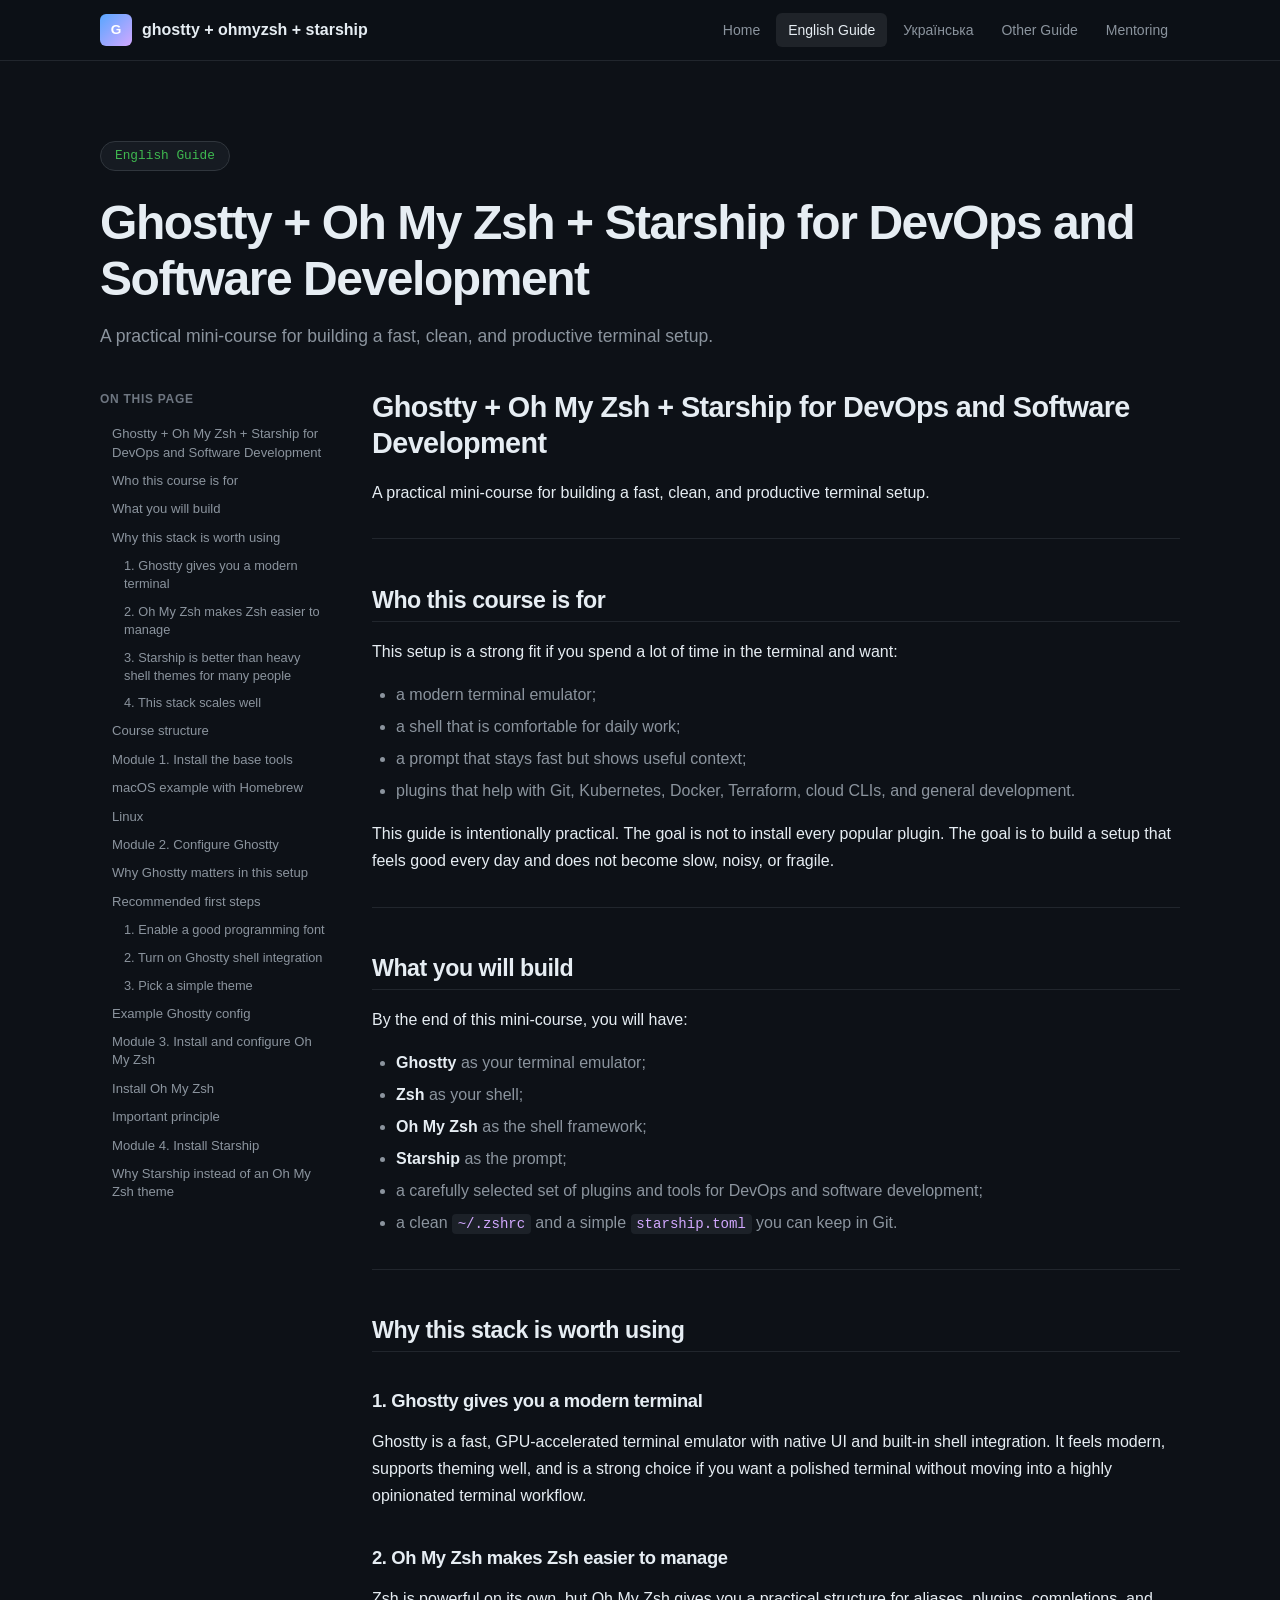
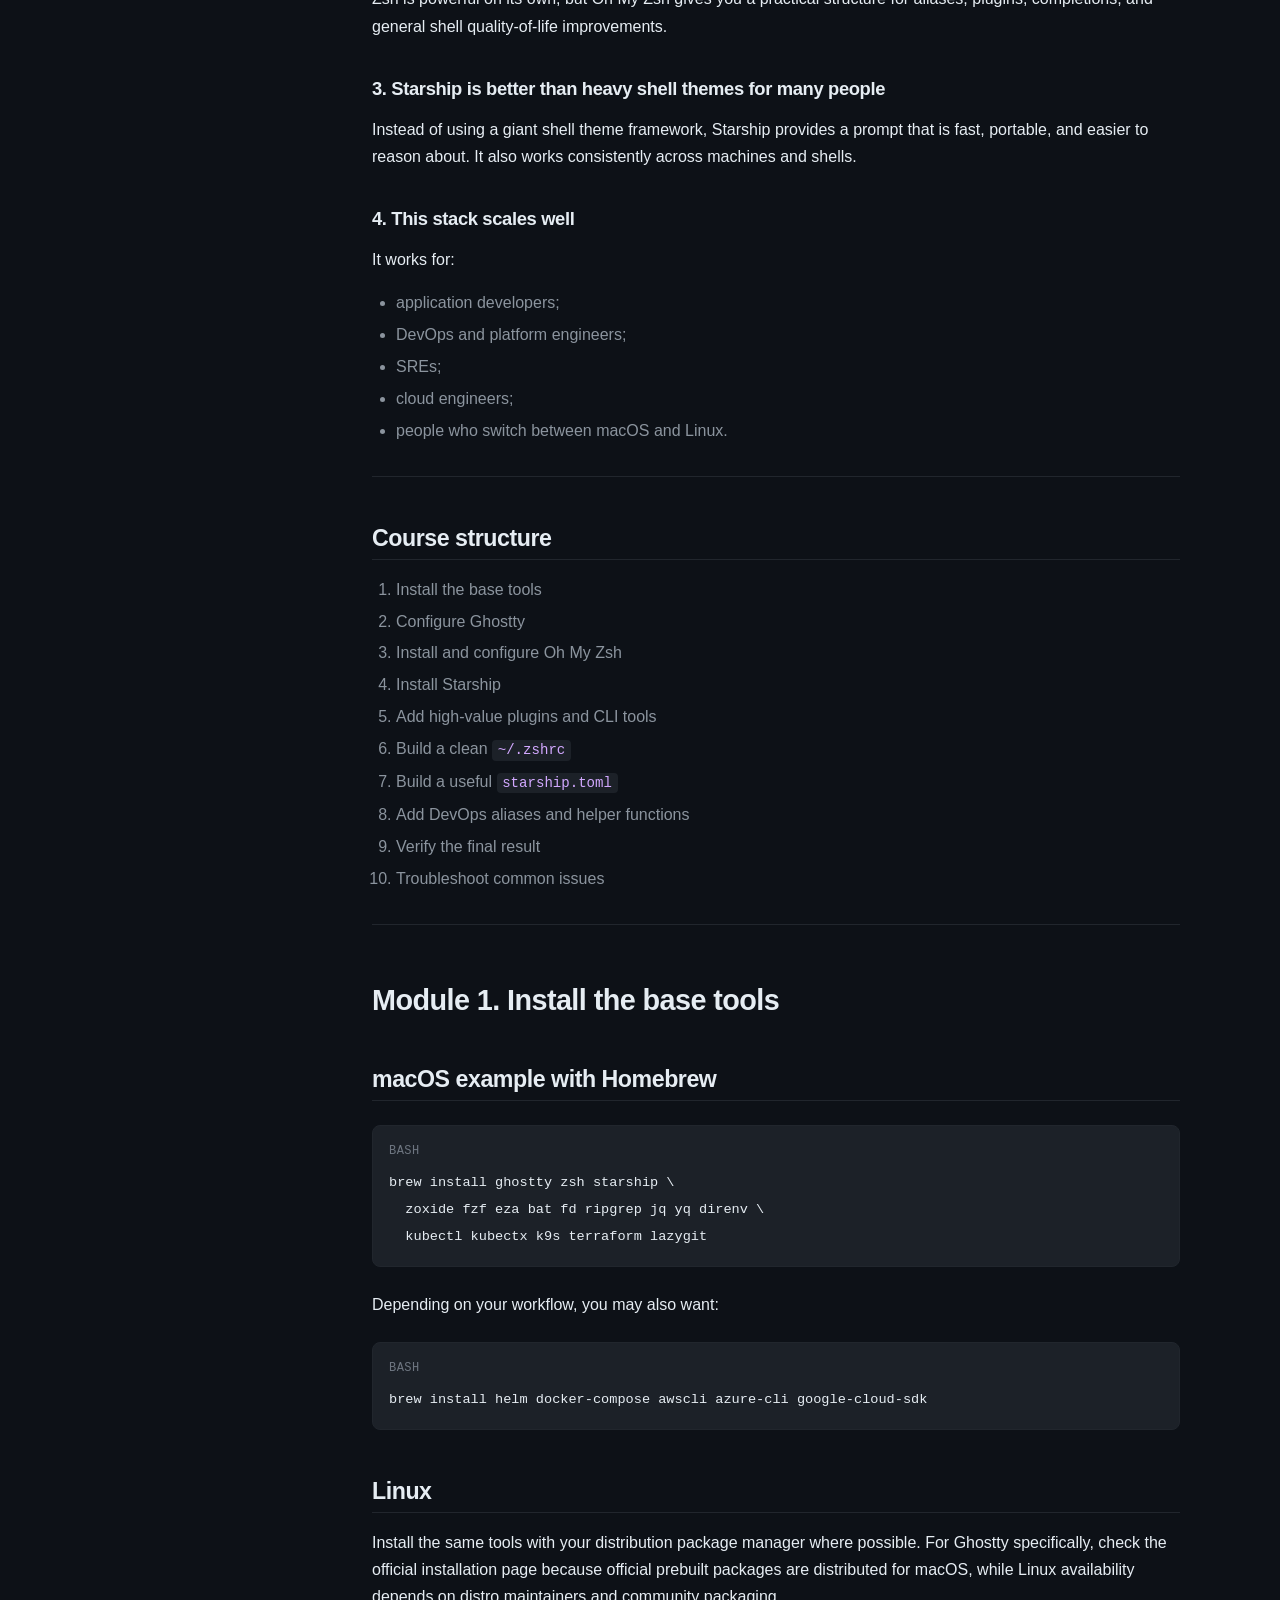
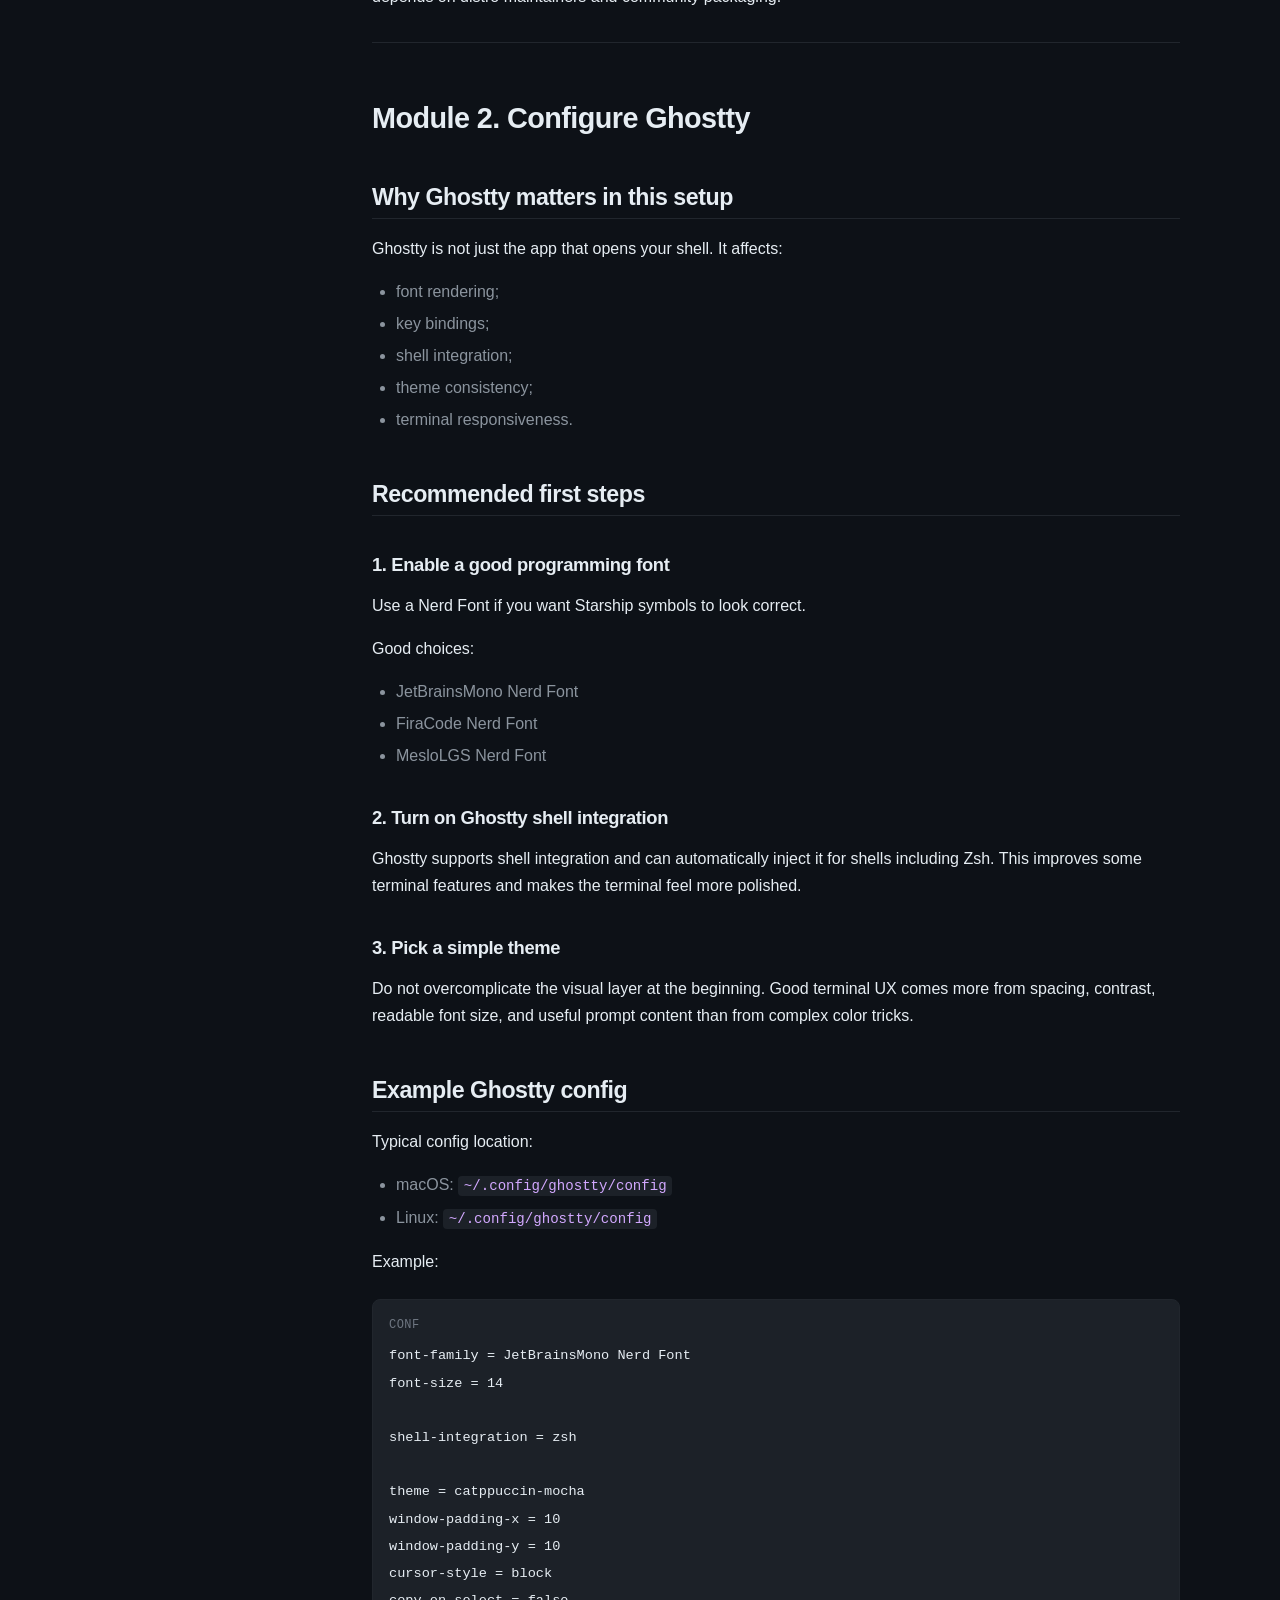
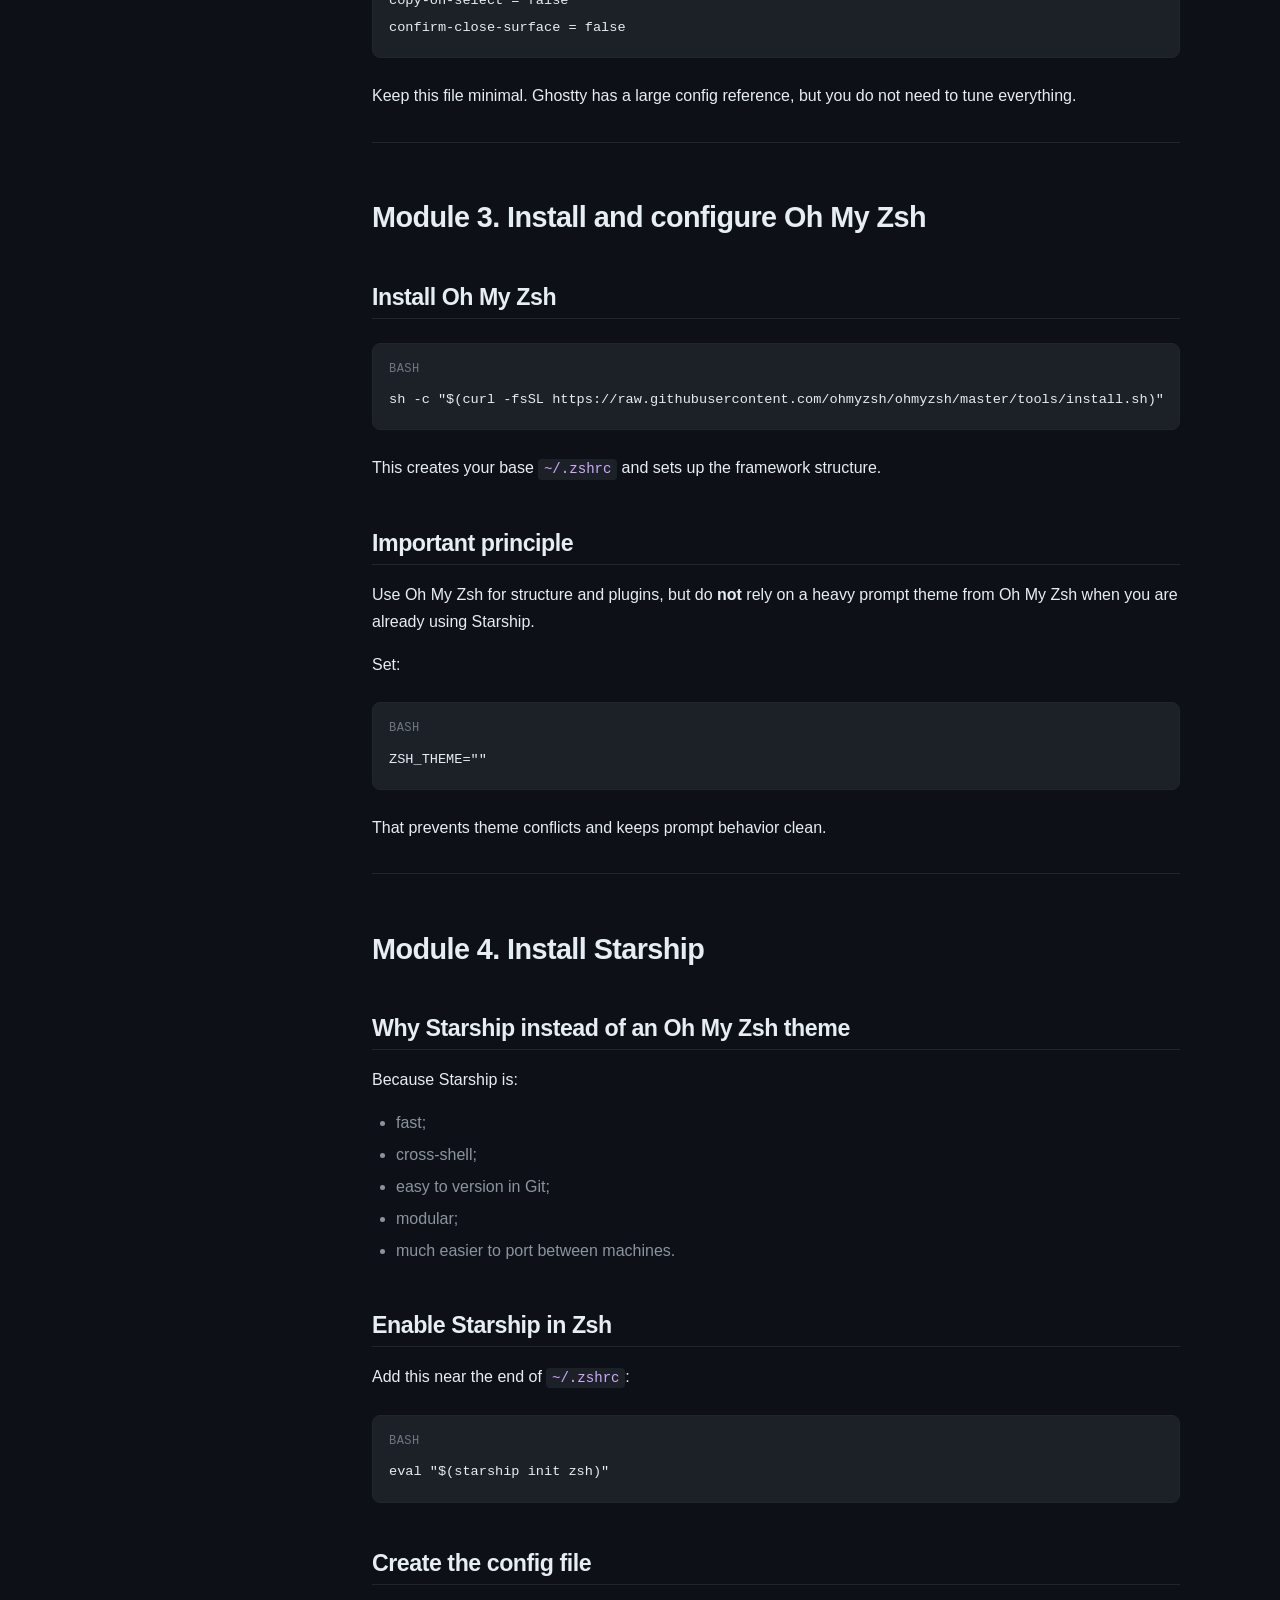
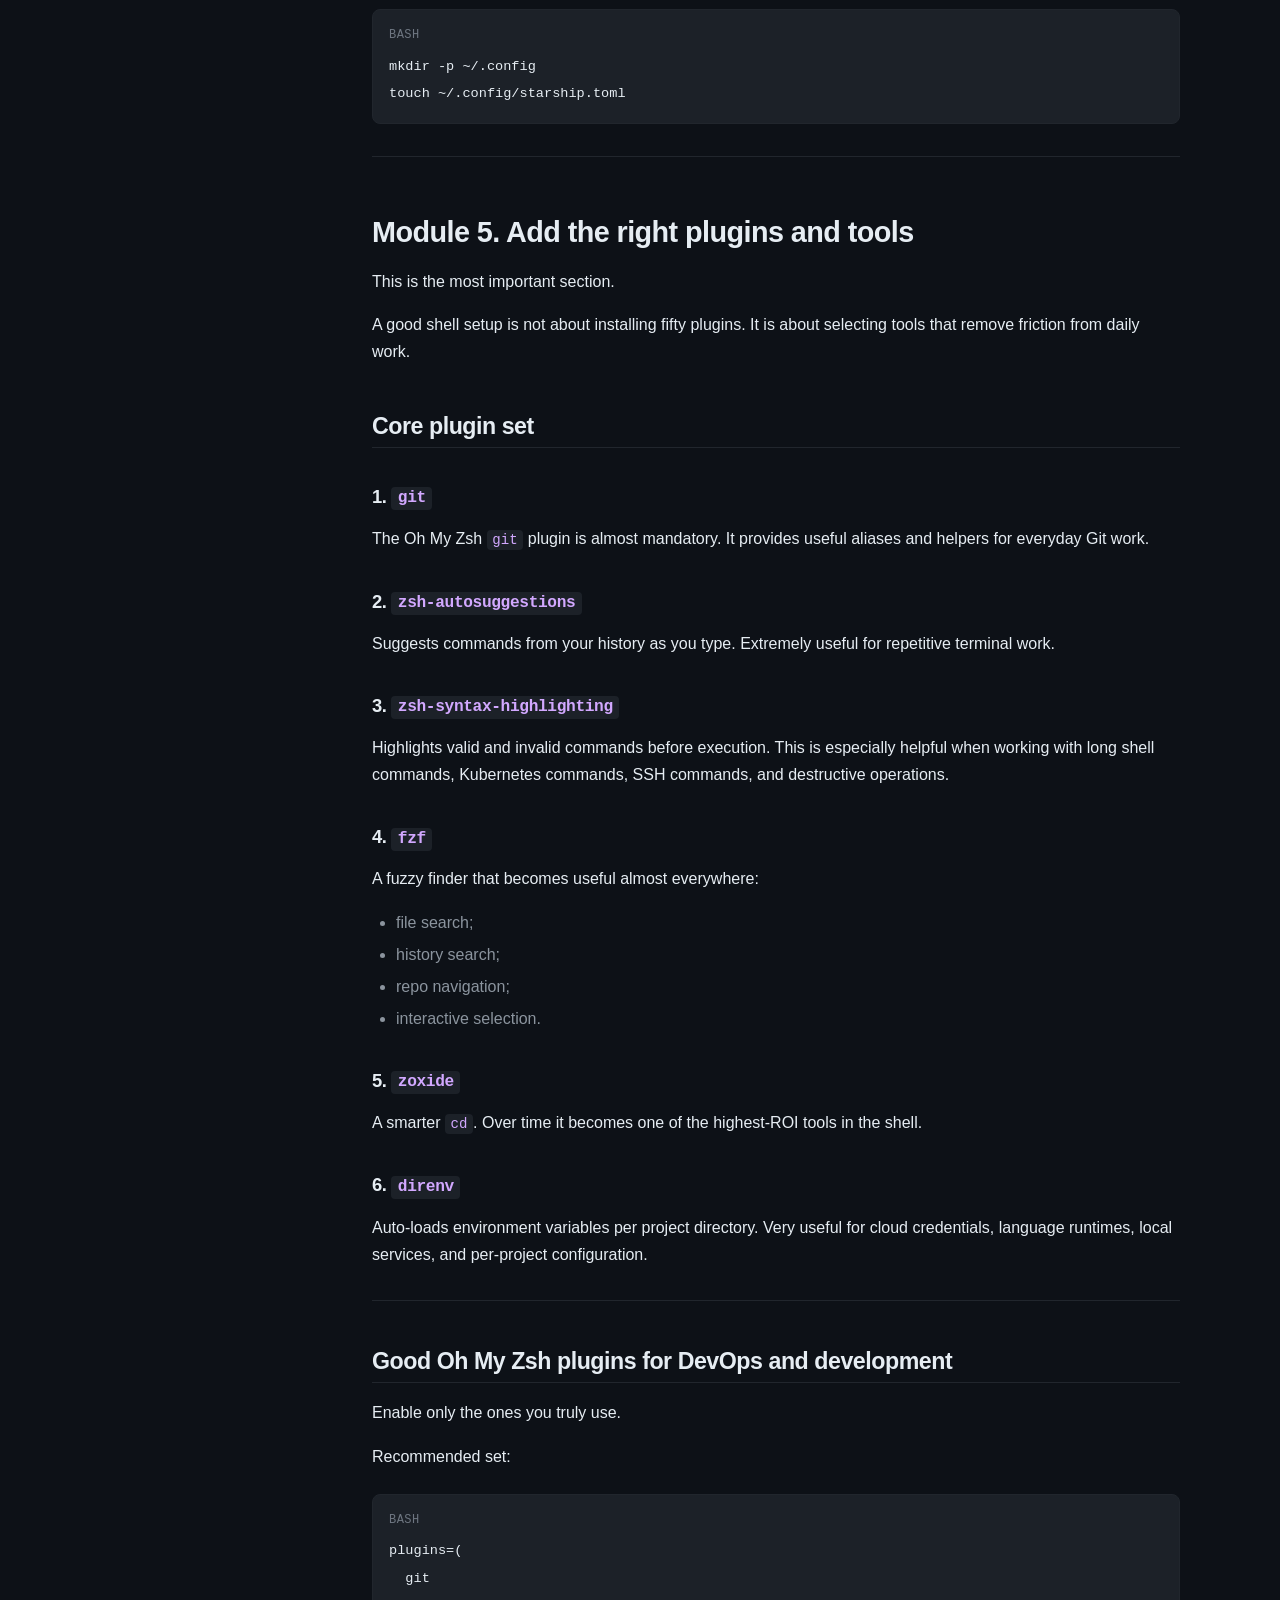
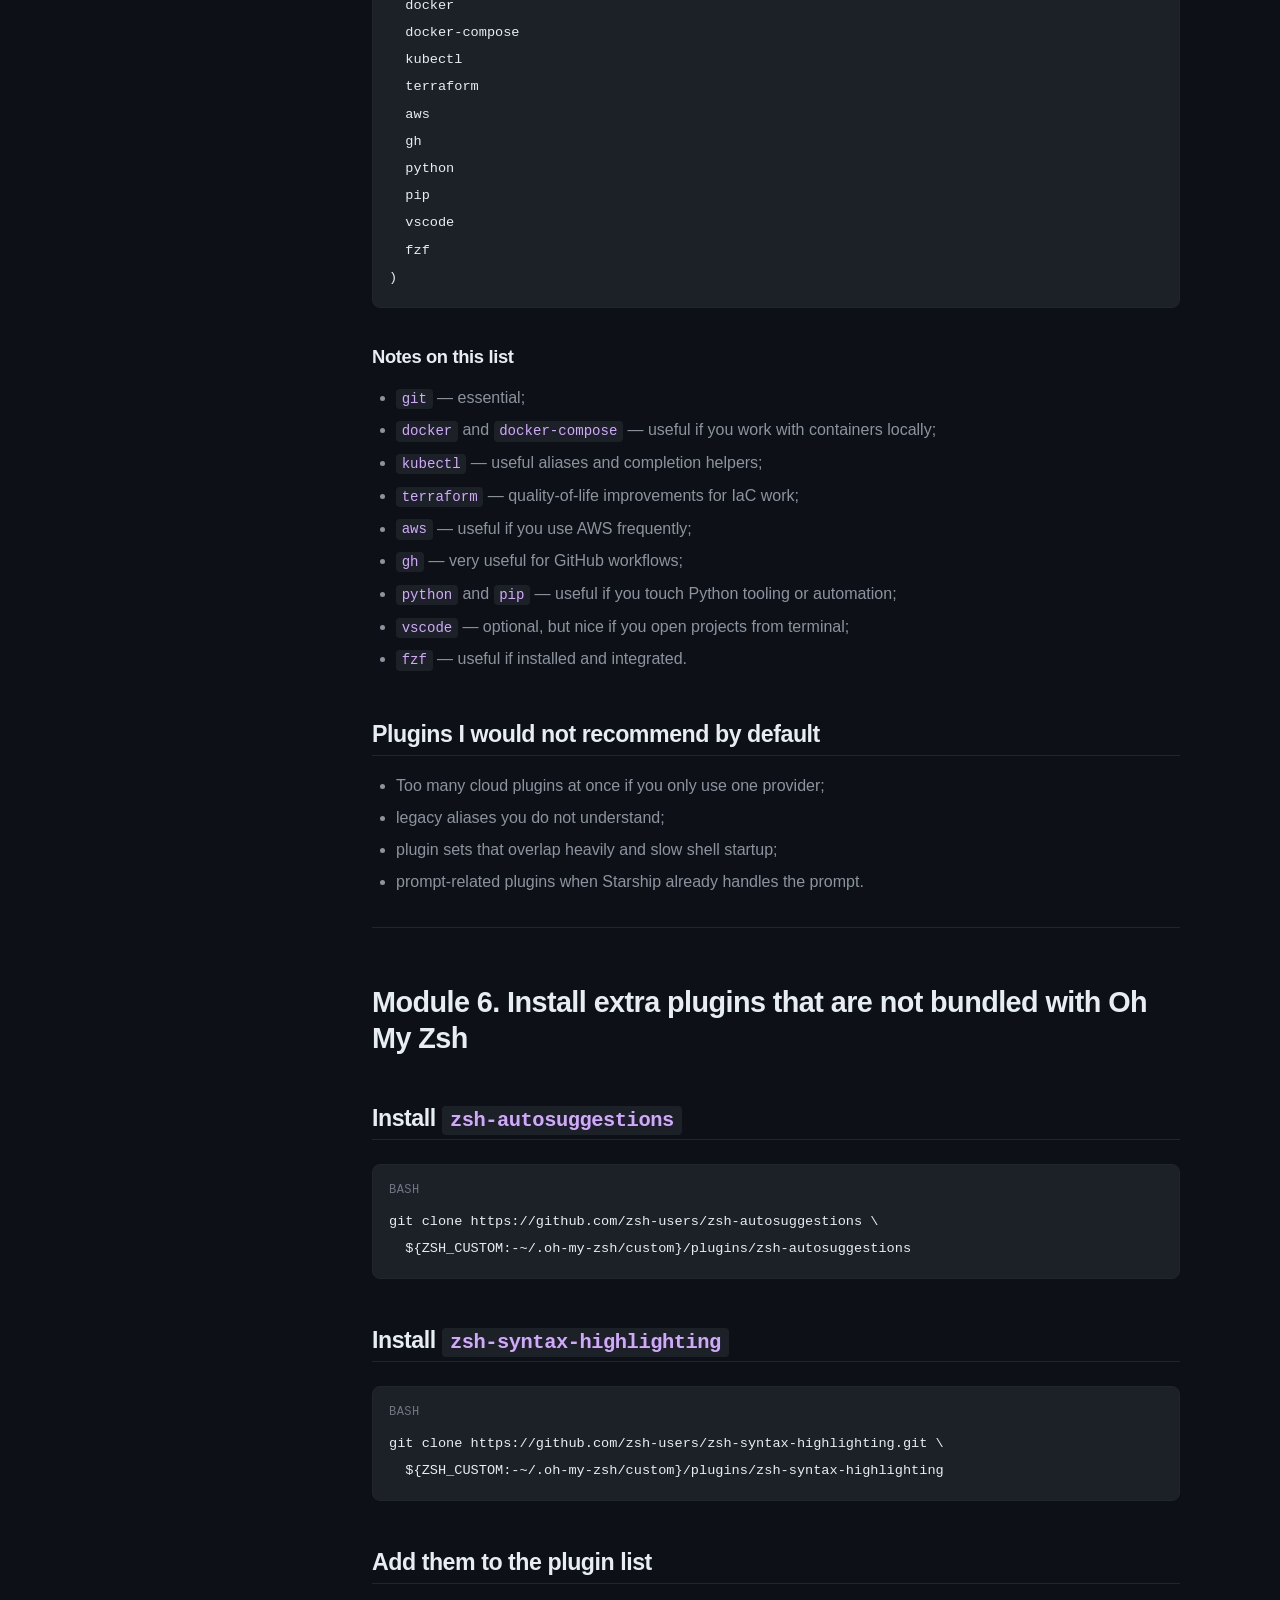
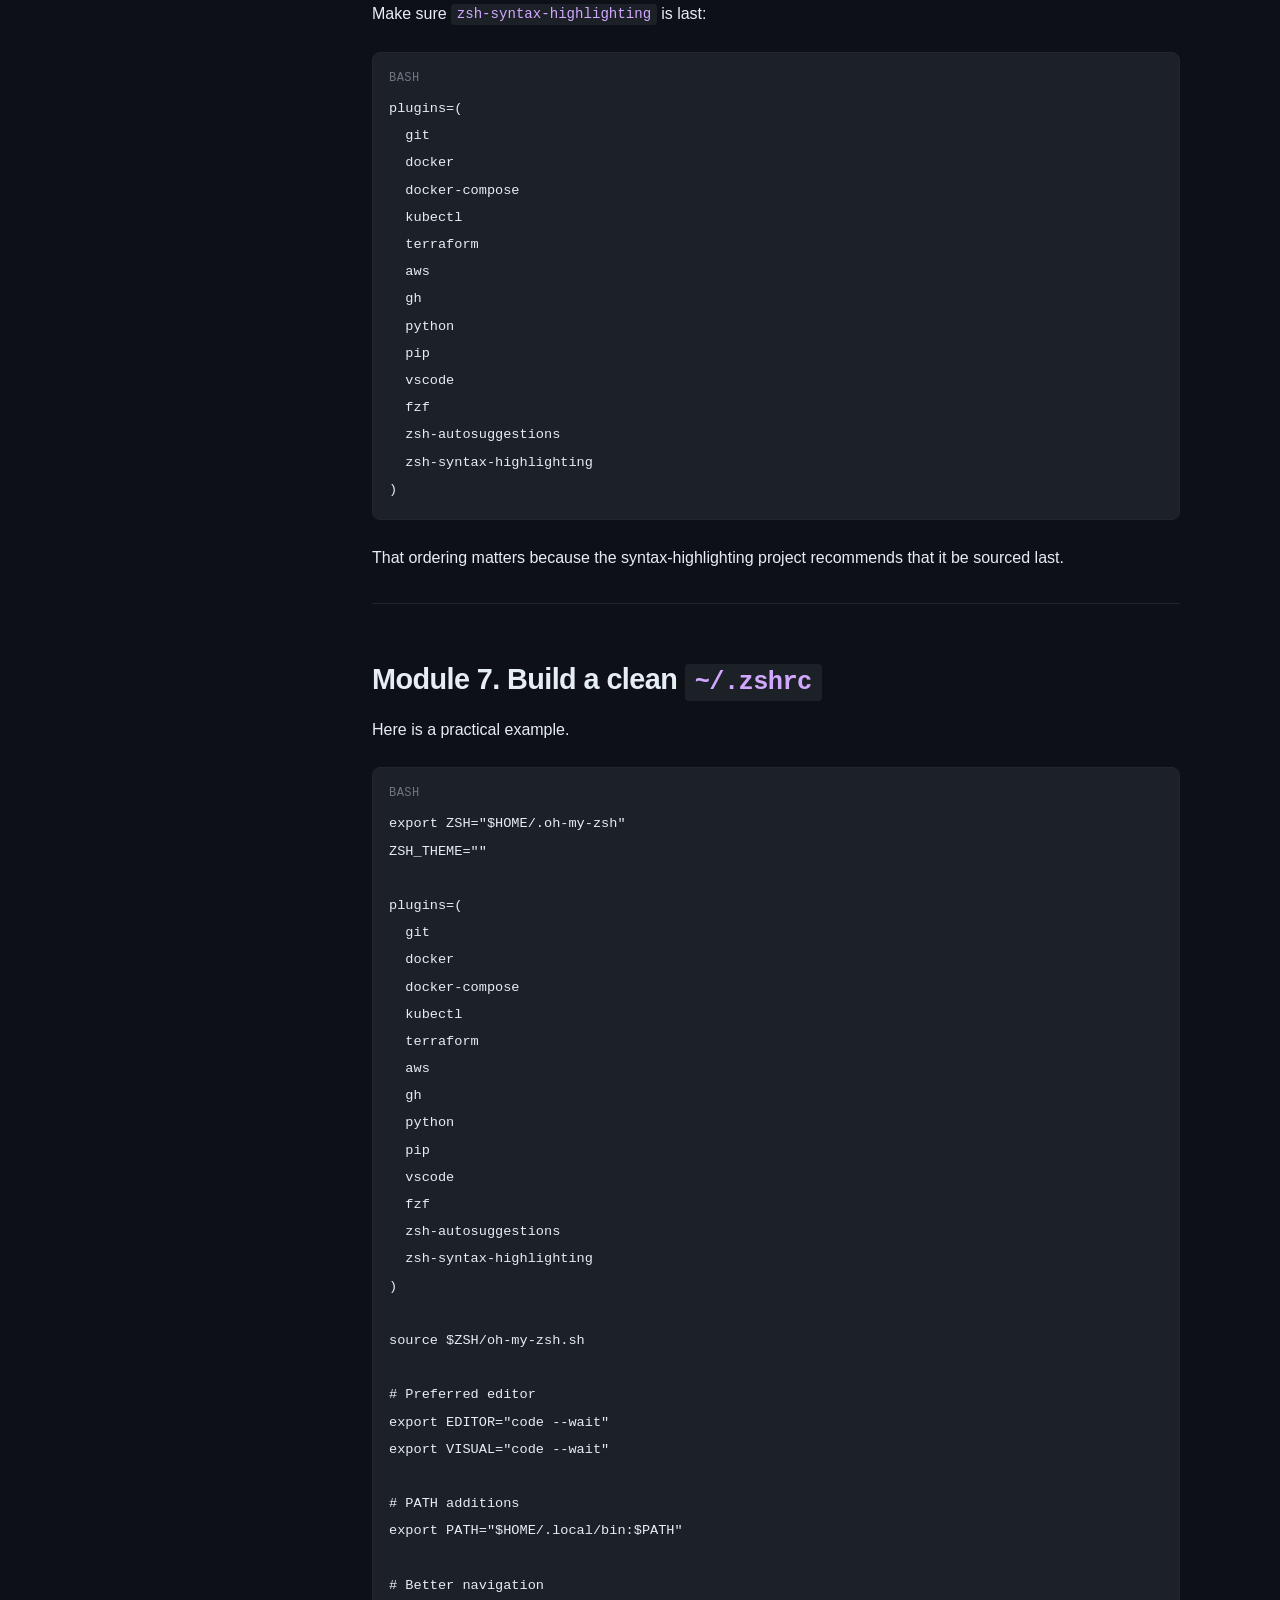
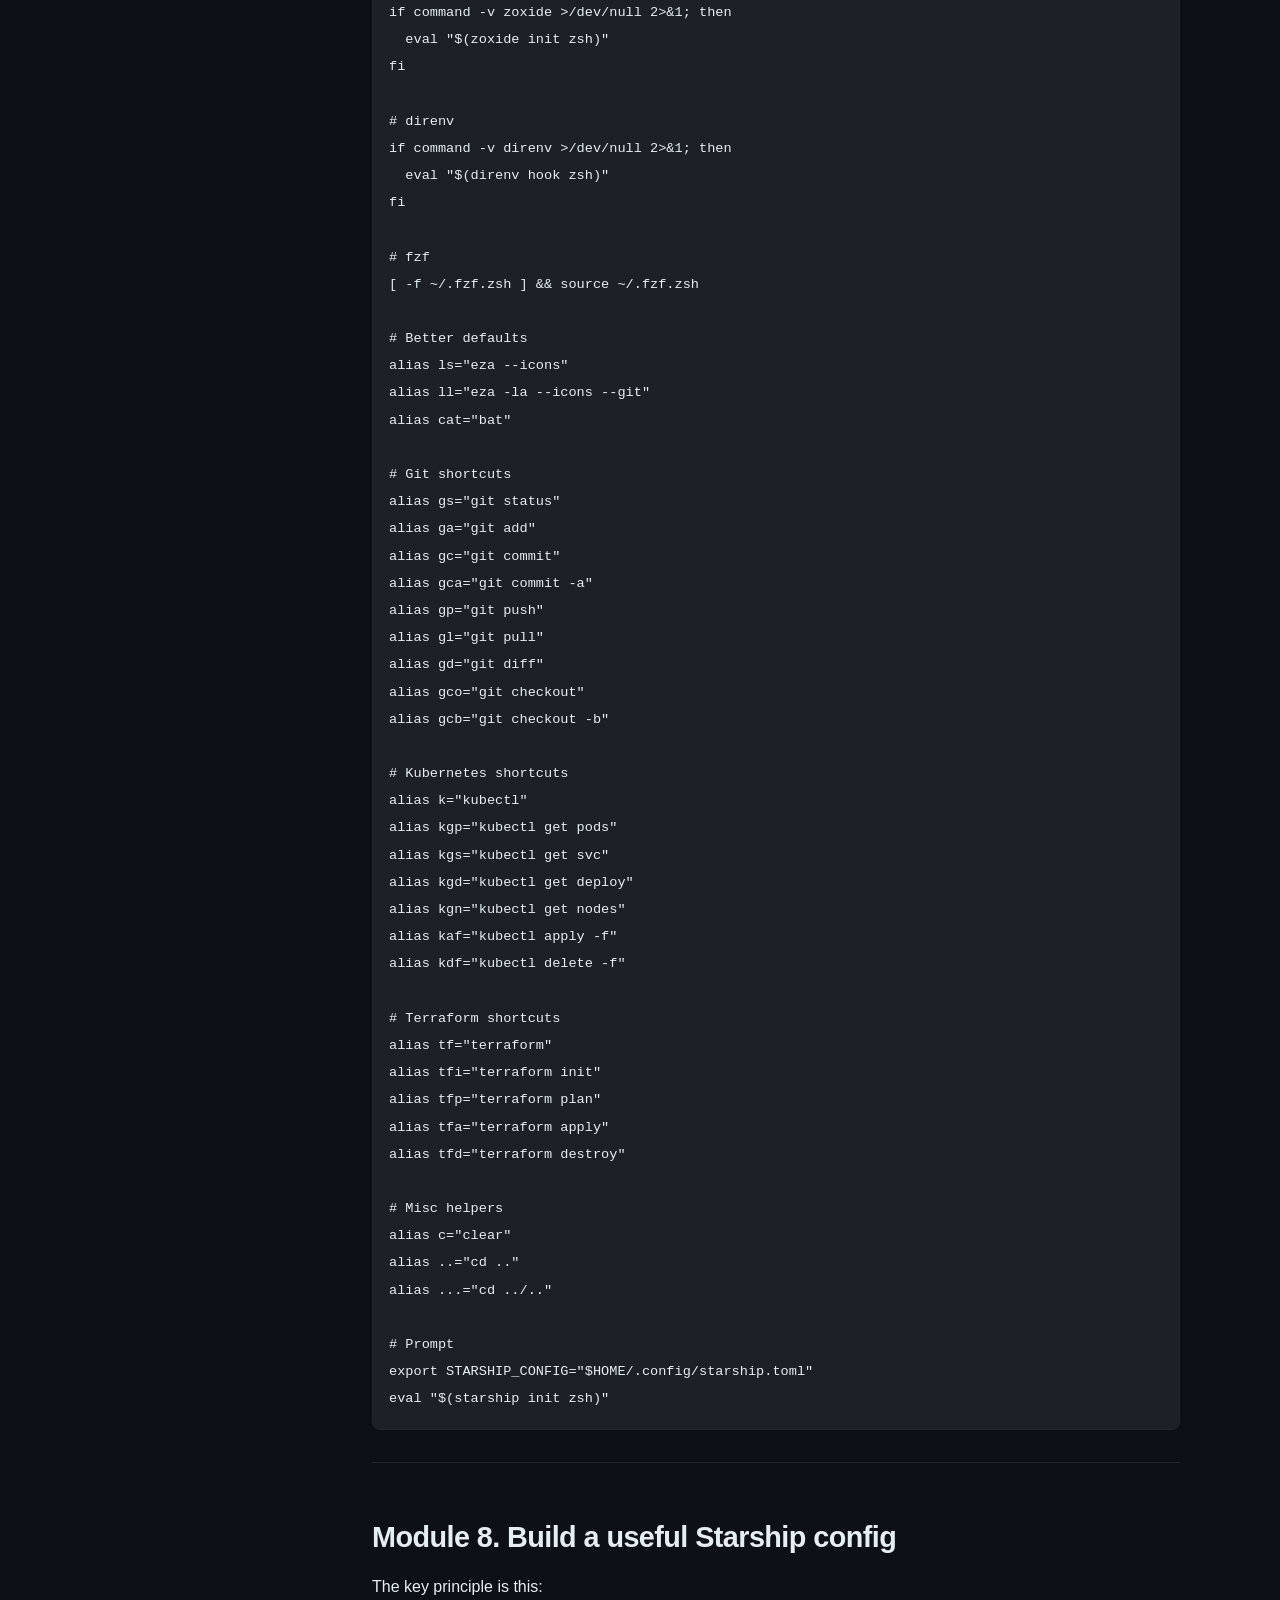
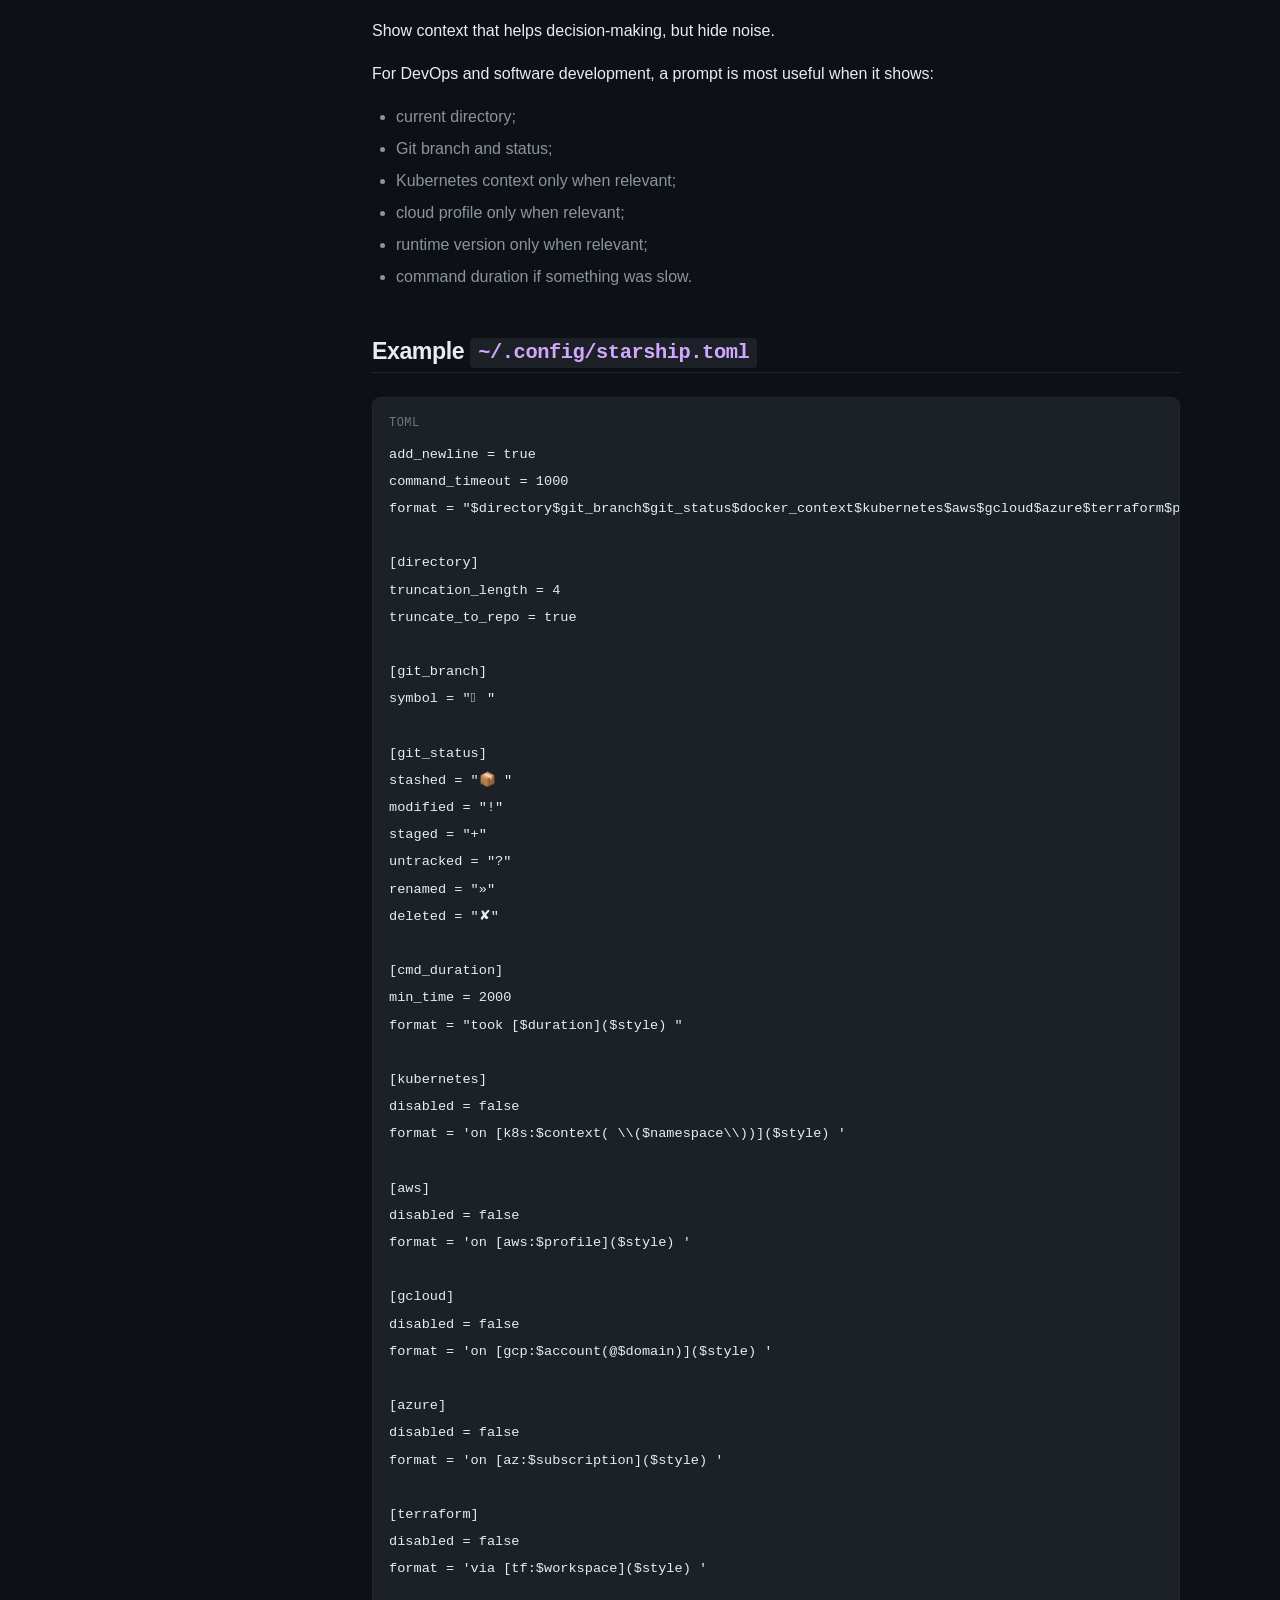
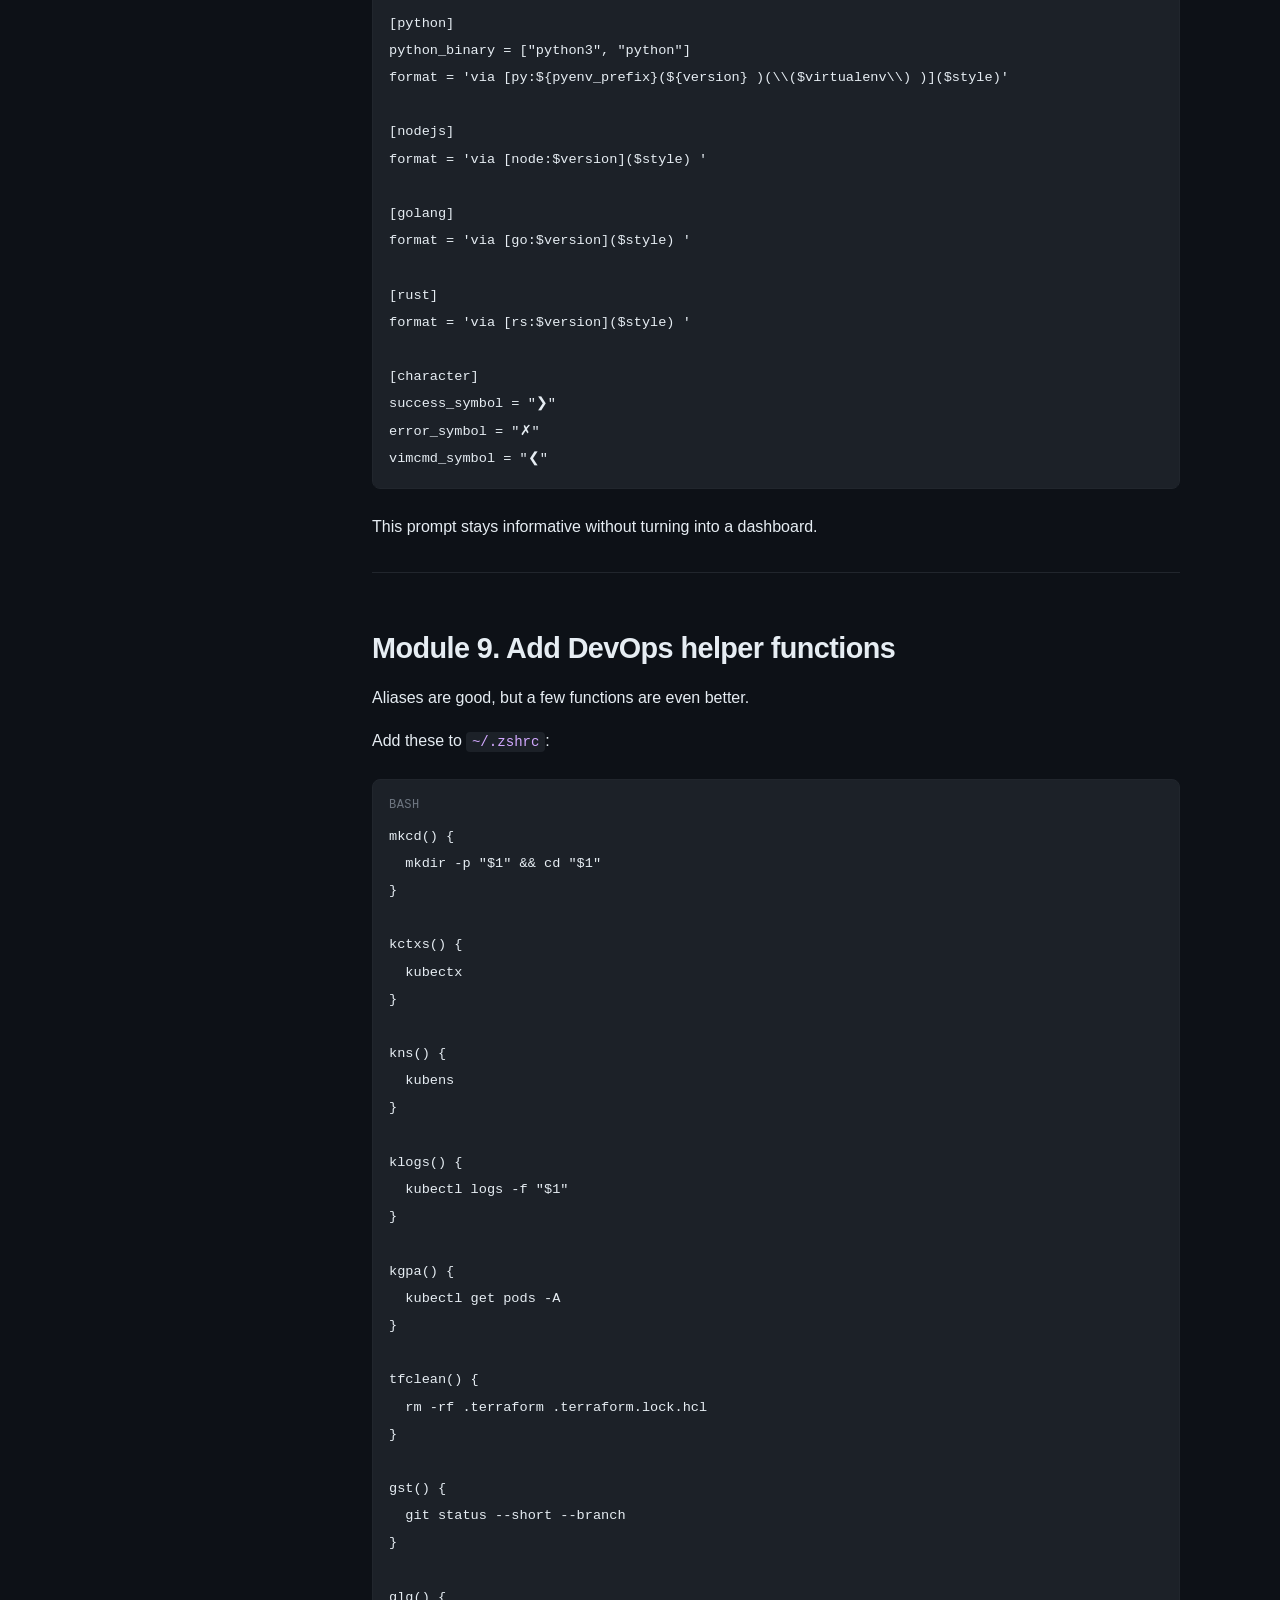
==== commit 3aa81403: "Extended language support: UA added" ====
--- a/en/index.html
+++ b/en/index.html
@@ -18,6 +18,7 @@
         <nav class="nav">
           <a href="../">Home</a>
           <a href="./" class="active">English Guide</a>
+          <a href="../ua/">Українська</a>
           <a href="../other/">Other Guide</a>
           <a href="../mentoring-offer/">Mentoring</a>
         </nav>
